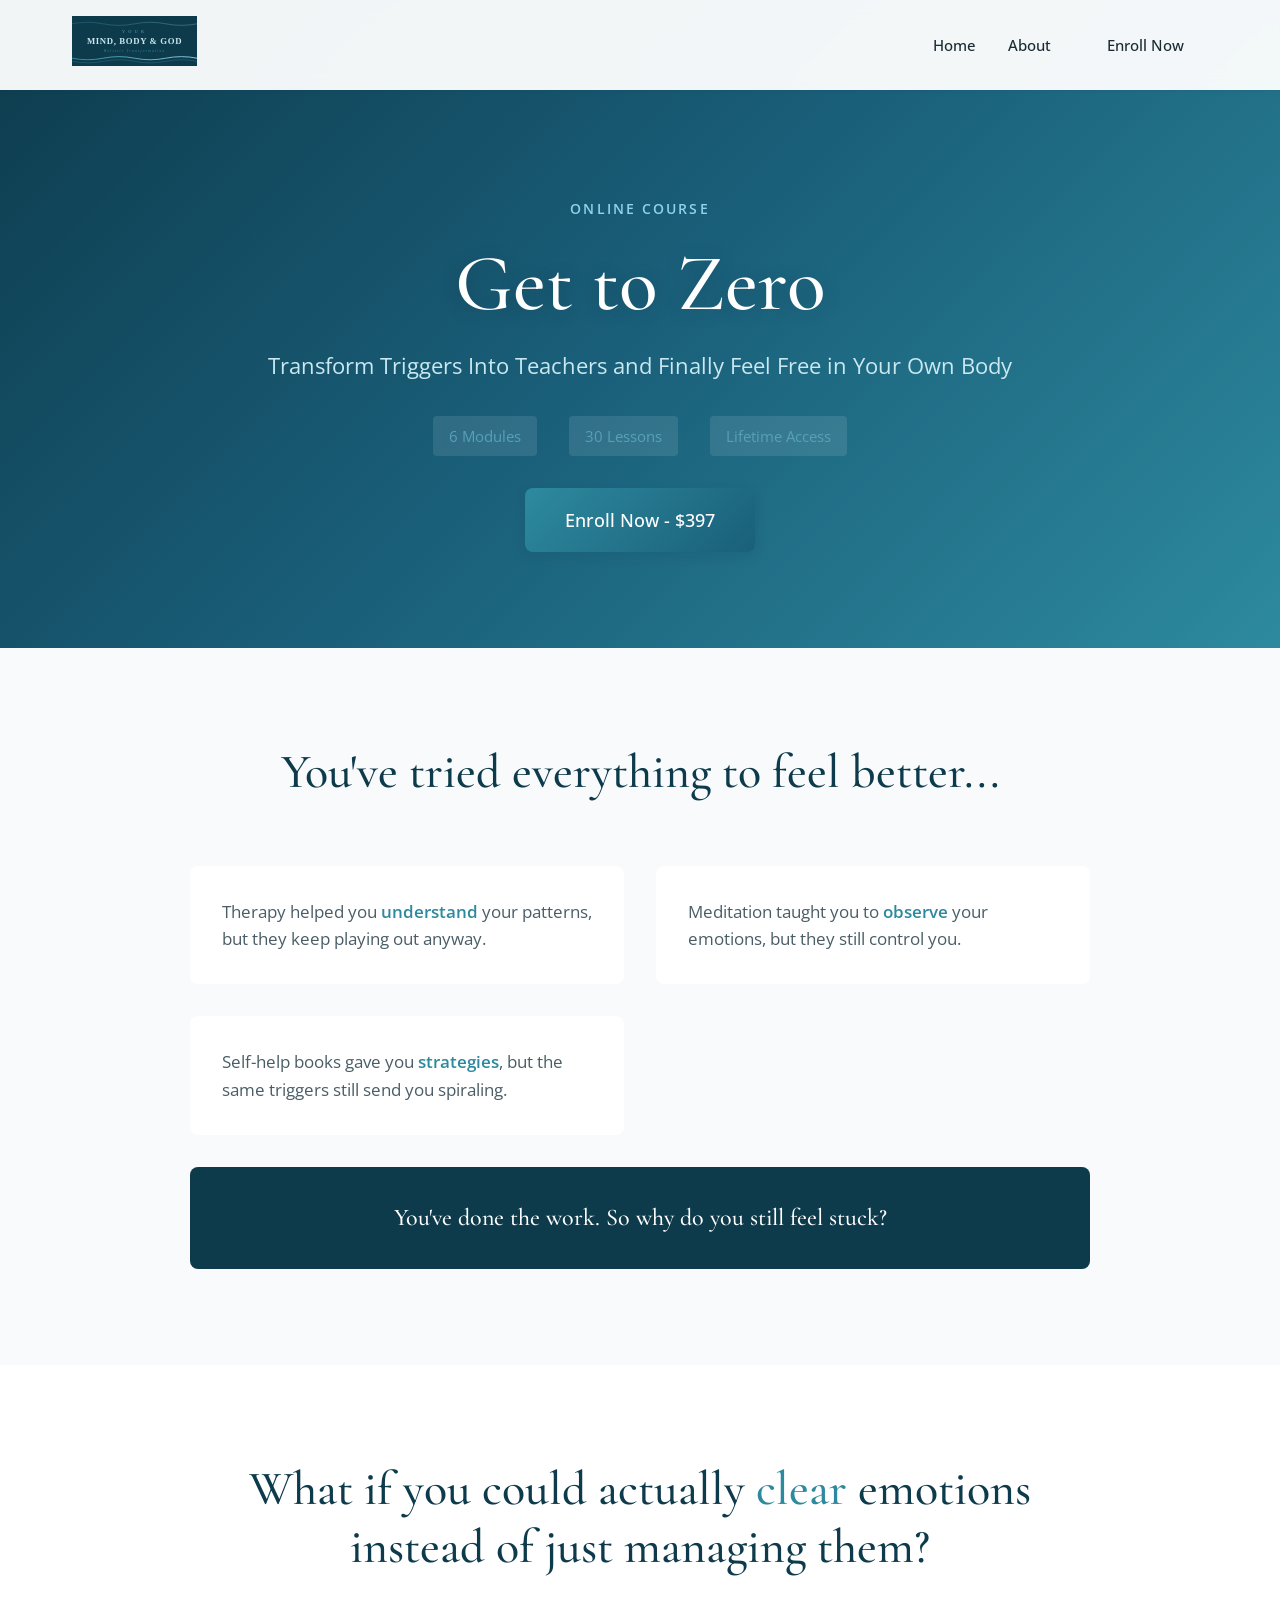
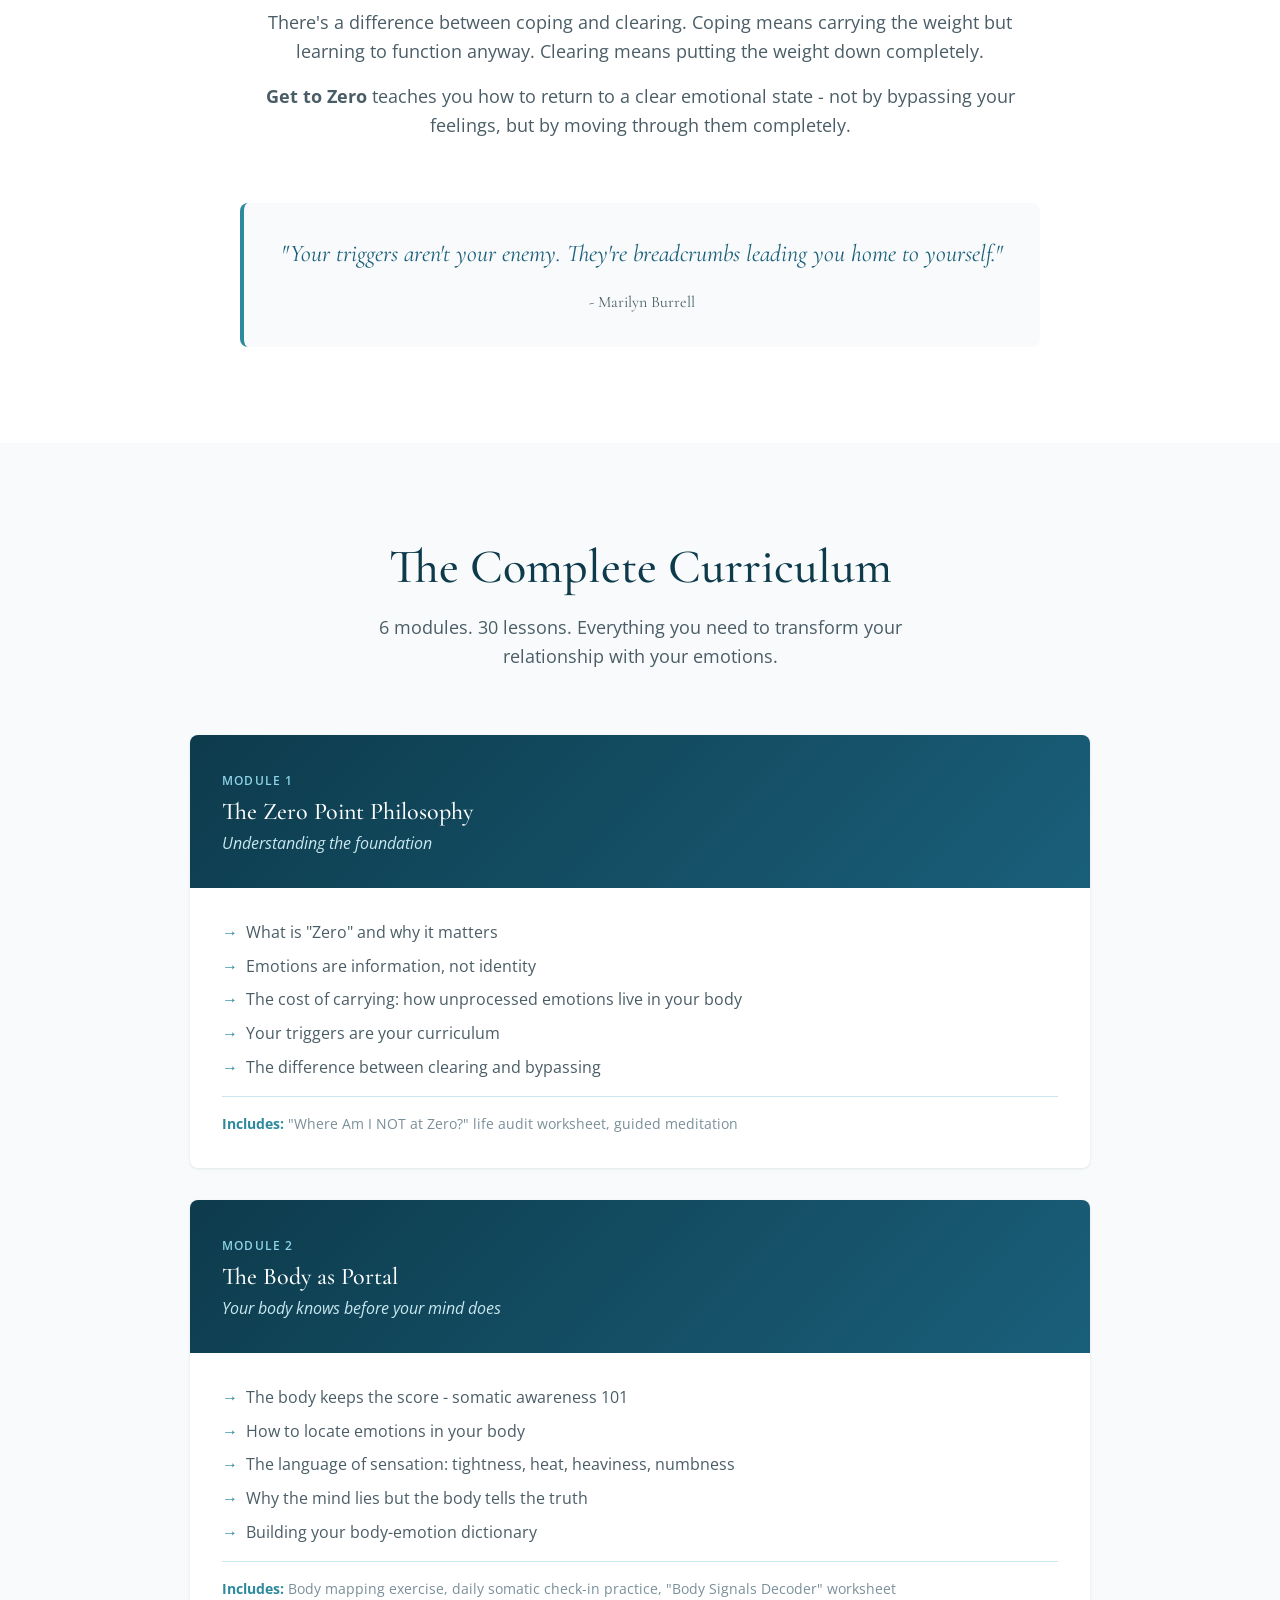
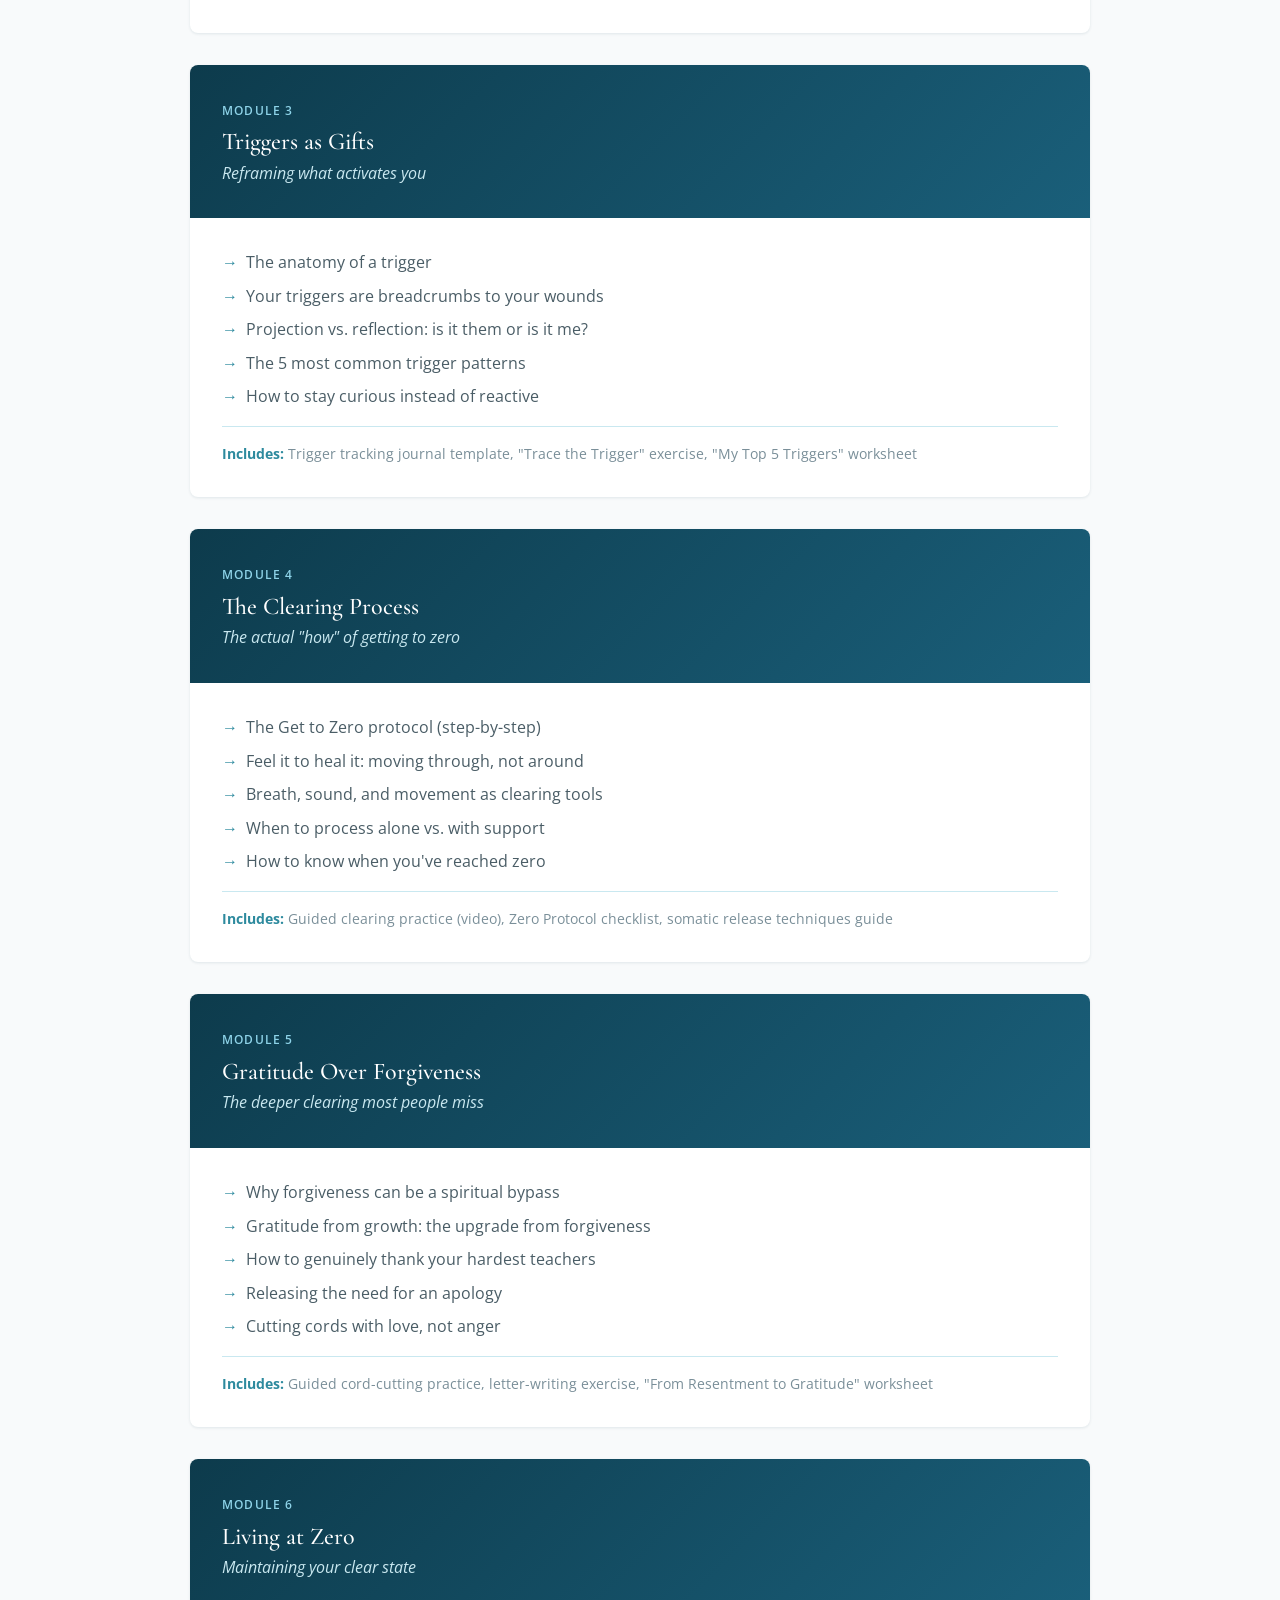
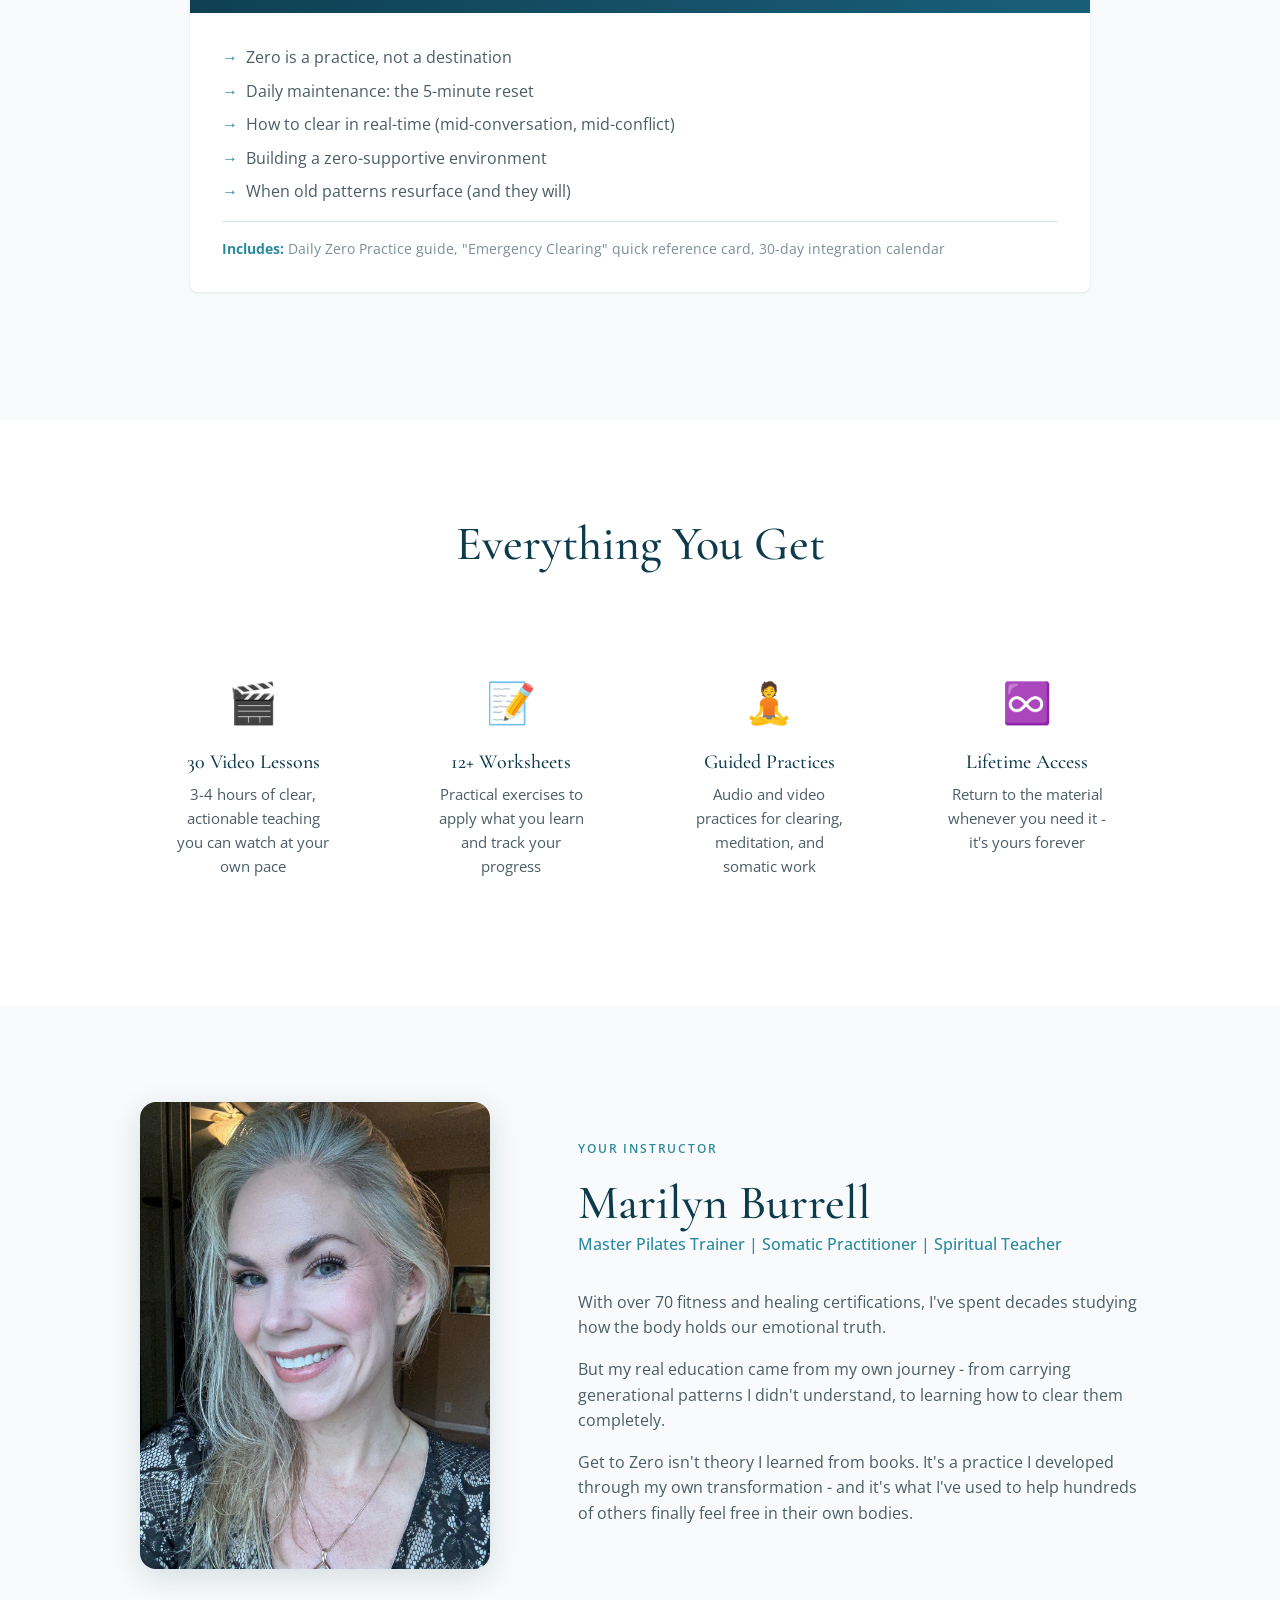
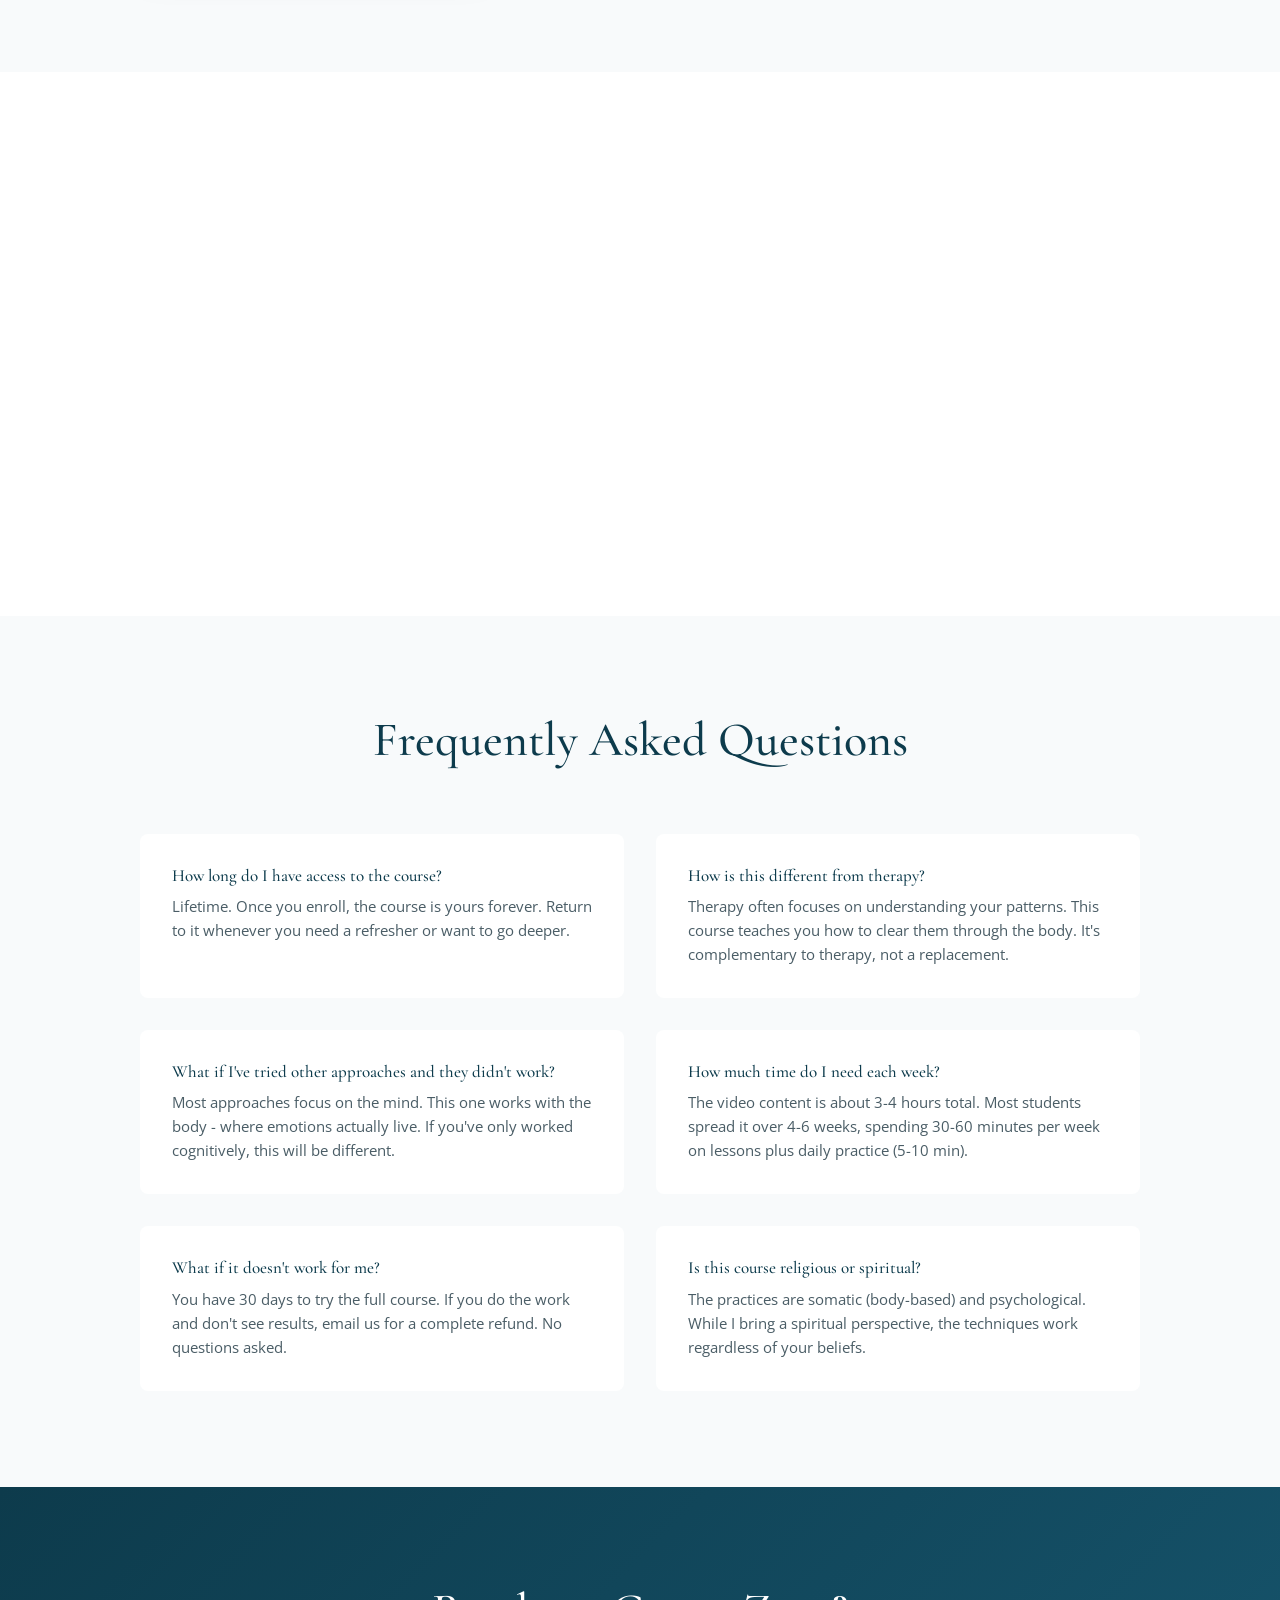
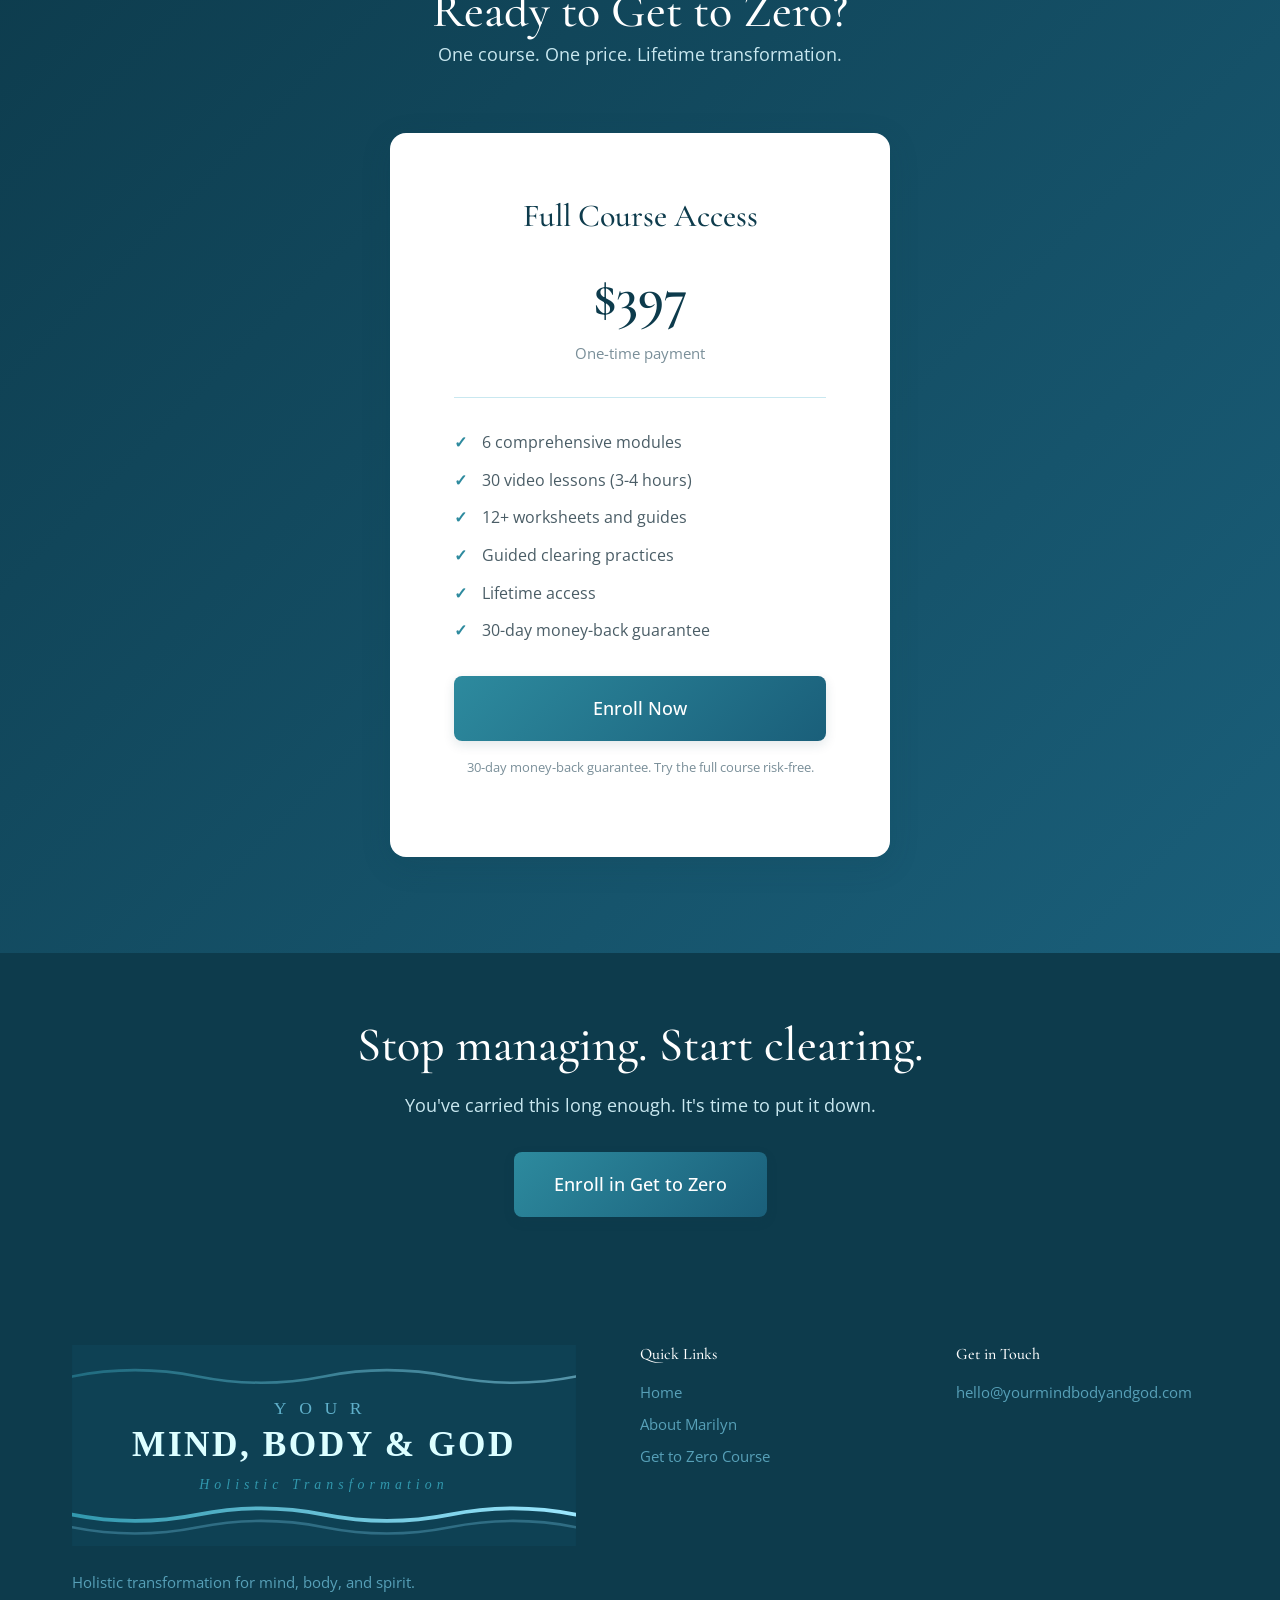
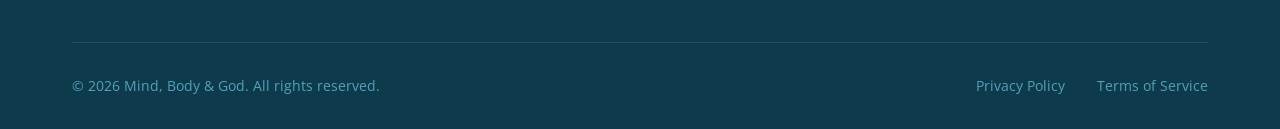
==== course.html @ 5e6ee6af "Add dedicated course sales page - Full curriculum with all 6 modules and 30 lessons - Problem/soluti" ====
<!DOCTYPE html>
<html lang="en">
<head>
    <meta charset="UTF-8">
    <meta name="viewport" content="width=device-width, initial-scale=1.0">
    <title>Get to Zero | Transform Triggers Into Teachers</title>
    <meta name="description" content="A 6-module course to finally feel free in your own body. Learn to clear emotional patterns completely - not just manage them.">
    <link rel="stylesheet" href="styles.css">
    <link rel="stylesheet" href="course.css">
    <link rel="preconnect" href="https://fonts.googleapis.com">
    <link rel="preconnect" href="https://fonts.gstatic.com" crossorigin>
    <link href="https://fonts.googleapis.com/css2?family=Cormorant+Garamond:ital,wght@0,400;0,500;0,600;1,400&family=Open+Sans:wght@400;500;600&display=swap" rel="stylesheet">
</head>
<body>
    <!-- Navigation -->
    <nav class="nav">
        <div class="nav-container">
            <a href="index.html" class="nav-logo">
                <img src="assets/logo.svg" alt="Mind, Body & God" height="60">
            </a>
            <div class="nav-links">
                <a href="index.html">Home</a>
                <a href="index.html#about">About</a>
                <a href="#pricing" class="btn btn-nav">Enroll Now</a>
            </div>
            <button class="nav-toggle" aria-label="Toggle menu">
                <span></span>
                <span></span>
                <span></span>
            </button>
        </div>
    </nav>

    <!-- Course Hero -->
    <section class="course-hero">
        <div class="course-hero-bg"></div>
        <div class="container">
            <div class="course-hero-content">
                <span class="course-hero-label">Online Course</span>
                <h1>Get to Zero</h1>
                <p class="course-hero-tagline">Transform Triggers Into Teachers and Finally Feel Free in Your Own Body</p>
                <div class="course-hero-meta">
                    <span>6 Modules</span>
                    <span>30 Lessons</span>
                    <span>Lifetime Access</span>
                </div>
                <a href="#pricing" class="btn btn-primary btn-large">Enroll Now - $397</a>
            </div>
        </div>
    </section>

    <!-- The Problem -->
    <section class="course-problem">
        <div class="container">
            <div class="problem-content">
                <h2>You've tried everything to feel better...</h2>
                <div class="problem-grid">
                    <div class="problem-item">
                        <p>Therapy helped you <em>understand</em> your patterns, but they keep playing out anyway.</p>
                    </div>
                    <div class="problem-item">
                        <p>Meditation taught you to <em>observe</em> your emotions, but they still control you.</p>
                    </div>
                    <div class="problem-item">
                        <p>Self-help books gave you <em>strategies</em>, but the same triggers still send you spiraling.</p>
                    </div>
                    <div class="problem-item">
                        <p>You've done the work. So why do you still feel stuck?</p>
                    </div>
                </div>
            </div>
        </div>
    </section>

    <!-- The Shift -->
    <section class="course-shift">
        <div class="container">
            <div class="shift-content">
                <h2>What if you could actually <em>clear</em> emotions instead of just managing them?</h2>
                <p>There's a difference between coping and clearing. Coping means carrying the weight but learning to function anyway. Clearing means putting the weight down completely.</p>
                <p><strong>Get to Zero</strong> teaches you how to return to a clear emotional state - not by bypassing your feelings, but by moving through them completely.</p>
                <blockquote>
                    "Your triggers aren't your enemy. They're breadcrumbs leading you home to yourself."
                    <cite>- Marilyn Burrell</cite>
                </blockquote>
            </div>
        </div>
    </section>

    <!-- What You'll Learn -->
    <section class="course-curriculum">
        <div class="container">
            <div class="curriculum-header">
                <h2>The Complete Curriculum</h2>
                <p>6 modules. 30 lessons. Everything you need to transform your relationship with your emotions.</p>
            </div>

            <div class="curriculum-modules">
                <!-- Module 1 -->
                <div class="curriculum-module">
                    <div class="module-header">
                        <span class="module-num">Module 1</span>
                        <h3>The Zero Point Philosophy</h3>
                        <p>Understanding the foundation</p>
                    </div>
                    <div class="module-lessons">
                        <ul>
                            <li>What is "Zero" and why it matters</li>
                            <li>Emotions are information, not identity</li>
                            <li>The cost of carrying: how unprocessed emotions live in your body</li>
                            <li>Your triggers are your curriculum</li>
                            <li>The difference between clearing and bypassing</li>
                        </ul>
                        <div class="module-deliverables">
                            <strong>Includes:</strong> "Where Am I NOT at Zero?" life audit worksheet, guided meditation
                        </div>
                    </div>
                </div>

                <!-- Module 2 -->
                <div class="curriculum-module">
                    <div class="module-header">
                        <span class="module-num">Module 2</span>
                        <h3>The Body as Portal</h3>
                        <p>Your body knows before your mind does</p>
                    </div>
                    <div class="module-lessons">
                        <ul>
                            <li>The body keeps the score - somatic awareness 101</li>
                            <li>How to locate emotions in your body</li>
                            <li>The language of sensation: tightness, heat, heaviness, numbness</li>
                            <li>Why the mind lies but the body tells the truth</li>
                            <li>Building your body-emotion dictionary</li>
                        </ul>
                        <div class="module-deliverables">
                            <strong>Includes:</strong> Body mapping exercise, daily somatic check-in practice, "Body Signals Decoder" worksheet
                        </div>
                    </div>
                </div>

                <!-- Module 3 -->
                <div class="curriculum-module">
                    <div class="module-header">
                        <span class="module-num">Module 3</span>
                        <h3>Triggers as Gifts</h3>
                        <p>Reframing what activates you</p>
                    </div>
                    <div class="module-lessons">
                        <ul>
                            <li>The anatomy of a trigger</li>
                            <li>Your triggers are breadcrumbs to your wounds</li>
                            <li>Projection vs. reflection: is it them or is it me?</li>
                            <li>The 5 most common trigger patterns</li>
                            <li>How to stay curious instead of reactive</li>
                        </ul>
                        <div class="module-deliverables">
                            <strong>Includes:</strong> Trigger tracking journal template, "Trace the Trigger" exercise, "My Top 5 Triggers" worksheet
                        </div>
                    </div>
                </div>

                <!-- Module 4 -->
                <div class="curriculum-module">
                    <div class="module-header">
                        <span class="module-num">Module 4</span>
                        <h3>The Clearing Process</h3>
                        <p>The actual "how" of getting to zero</p>
                    </div>
                    <div class="module-lessons">
                        <ul>
                            <li>The Get to Zero protocol (step-by-step)</li>
                            <li>Feel it to heal it: moving through, not around</li>
                            <li>Breath, sound, and movement as clearing tools</li>
                            <li>When to process alone vs. with support</li>
                            <li>How to know when you've reached zero</li>
                        </ul>
                        <div class="module-deliverables">
                            <strong>Includes:</strong> Guided clearing practice (video), Zero Protocol checklist, somatic release techniques guide
                        </div>
                    </div>
                </div>

                <!-- Module 5 -->
                <div class="curriculum-module">
                    <div class="module-header">
                        <span class="module-num">Module 5</span>
                        <h3>Gratitude Over Forgiveness</h3>
                        <p>The deeper clearing most people miss</p>
                    </div>
                    <div class="module-lessons">
                        <ul>
                            <li>Why forgiveness can be a spiritual bypass</li>
                            <li>Gratitude from growth: the upgrade from forgiveness</li>
                            <li>How to genuinely thank your hardest teachers</li>
                            <li>Releasing the need for an apology</li>
                            <li>Cutting cords with love, not anger</li>
                        </ul>
                        <div class="module-deliverables">
                            <strong>Includes:</strong> Guided cord-cutting practice, letter-writing exercise, "From Resentment to Gratitude" worksheet
                        </div>
                    </div>
                </div>

                <!-- Module 6 -->
                <div class="curriculum-module">
                    <div class="module-header">
                        <span class="module-num">Module 6</span>
                        <h3>Living at Zero</h3>
                        <p>Maintaining your clear state</p>
                    </div>
                    <div class="module-lessons">
                        <ul>
                            <li>Zero is a practice, not a destination</li>
                            <li>Daily maintenance: the 5-minute reset</li>
                            <li>How to clear in real-time (mid-conversation, mid-conflict)</li>
                            <li>Building a zero-supportive environment</li>
                            <li>When old patterns resurface (and they will)</li>
                        </ul>
                        <div class="module-deliverables">
                            <strong>Includes:</strong> Daily Zero Practice guide, "Emergency Clearing" quick reference card, 30-day integration calendar
                        </div>
                    </div>
                </div>
            </div>
        </div>
    </section>

    <!-- What's Included -->
    <section class="course-includes">
        <div class="container">
            <h2>Everything You Get</h2>
            <div class="includes-grid">
                <div class="includes-item">
                    <div class="includes-icon">🎬</div>
                    <h4>30 Video Lessons</h4>
                    <p>3-4 hours of clear, actionable teaching you can watch at your own pace</p>
                </div>
                <div class="includes-item">
                    <div class="includes-icon">📝</div>
                    <h4>12+ Worksheets</h4>
                    <p>Practical exercises to apply what you learn and track your progress</p>
                </div>
                <div class="includes-item">
                    <div class="includes-icon">🧘</div>
                    <h4>Guided Practices</h4>
                    <p>Audio and video practices for clearing, meditation, and somatic work</p>
                </div>
                <div class="includes-item">
                    <div class="includes-icon">♾️</div>
                    <h4>Lifetime Access</h4>
                    <p>Return to the material whenever you need it - it's yours forever</p>
                </div>
            </div>
        </div>
    </section>

    <!-- Instructor -->
    <section class="course-instructor">
        <div class="container">
            <div class="instructor-grid">
                <div class="instructor-image">
                    <img src="assets/marilyn.jpg" alt="Marilyn Burrell">
                </div>
                <div class="instructor-content">
                    <span class="section-label">Your Instructor</span>
                    <h2>Marilyn Burrell</h2>
                    <p class="instructor-credentials">Master Pilates Trainer | Somatic Practitioner | Spiritual Teacher</p>
                    <p>With over 70 fitness and healing certifications, I've spent decades studying how the body holds our emotional truth.</p>
                    <p>But my real education came from my own journey - from carrying generational patterns I didn't understand, to learning how to clear them completely.</p>
                    <p>Get to Zero isn't theory I learned from books. It's a practice I developed through my own transformation - and it's what I've used to help hundreds of others finally feel free in their own bodies.</p>
                </div>
            </div>
        </div>
    </section>

    <!-- Testimonials -->
    <section class="course-testimonials">
        <div class="container">
            <h2>What Students Say</h2>
            <div class="testimonials-grid">
                <div class="testimonial">
                    <p class="testimonial-text">"After years of therapy, this was the missing piece. Learning to work with my body changed everything. I finally understand why I kept repeating the same patterns."</p>
                    <p class="testimonial-author">- Sarah M.</p>
                </div>
                <div class="testimonial">
                    <p class="testimonial-text">"I finally understand why my triggers kept returning. Now I have real tools to actually clear them - not just cope with them."</p>
                    <p class="testimonial-author">- Jennifer K.</p>
                </div>
                <div class="testimonial">
                    <p class="testimonial-text">"The gratitude over forgiveness module alone was worth the entire course. It completely shifted how I relate to my past and the people who hurt me."</p>
                    <p class="testimonial-author">- Michelle R.</p>
                </div>
            </div>
        </div>
    </section>

    <!-- FAQ -->
    <section class="course-faq">
        <div class="container">
            <h2>Frequently Asked Questions</h2>
            <div class="faq-grid">
                <div class="faq-item">
                    <h4>How long do I have access to the course?</h4>
                    <p>Lifetime. Once you enroll, the course is yours forever. Return to it whenever you need a refresher or want to go deeper.</p>
                </div>
                <div class="faq-item">
                    <h4>How is this different from therapy?</h4>
                    <p>Therapy often focuses on understanding your patterns. This course teaches you how to clear them through the body. It's complementary to therapy, not a replacement.</p>
                </div>
                <div class="faq-item">
                    <h4>What if I've tried other approaches and they didn't work?</h4>
                    <p>Most approaches focus on the mind. This one works with the body - where emotions actually live. If you've only worked cognitively, this will be different.</p>
                </div>
                <div class="faq-item">
                    <h4>How much time do I need each week?</h4>
                    <p>The video content is about 3-4 hours total. Most students spread it over 4-6 weeks, spending 30-60 minutes per week on lessons plus daily practice (5-10 min).</p>
                </div>
                <div class="faq-item">
                    <h4>What if it doesn't work for me?</h4>
                    <p>You have 30 days to try the full course. If you do the work and don't see results, email us for a complete refund. No questions asked.</p>
                </div>
                <div class="faq-item">
                    <h4>Is this course religious or spiritual?</h4>
                    <p>The practices are somatic (body-based) and psychological. While I bring a spiritual perspective, the techniques work regardless of your beliefs.</p>
                </div>
            </div>
        </div>
    </section>

    <!-- Pricing -->
    <section id="pricing" class="course-pricing">
        <div class="container">
            <div class="pricing-header">
                <h2>Ready to Get to Zero?</h2>
                <p>One course. One price. Lifetime transformation.</p>
            </div>

            <div class="pricing-card">
                <div class="pricing-card-header">
                    <h3>Full Course Access</h3>
                    <div class="price">
                        <span class="price-amount">$397</span>
                        <span class="price-note">One-time payment</span>
                    </div>
                </div>
                <ul class="pricing-features">
                    <li>6 comprehensive modules</li>
                    <li>30 video lessons (3-4 hours)</li>
                    <li>12+ worksheets and guides</li>
                    <li>Guided clearing practices</li>
                    <li>Lifetime access</li>
                    <li>30-day money-back guarantee</li>
                </ul>
                <!-- Replace href with your Stripe checkout link -->
                <a href="#" class="btn btn-primary btn-large" id="buy-button">Enroll Now</a>
                <p class="pricing-guarantee">30-day money-back guarantee. Try the full course risk-free.</p>
            </div>
        </div>
    </section>

    <!-- Final CTA -->
    <section class="course-final-cta">
        <div class="container">
            <h2>Stop managing. Start clearing.</h2>
            <p>You've carried this long enough. It's time to put it down.</p>
            <a href="#pricing" class="btn btn-primary btn-large">Enroll in Get to Zero</a>
        </div>
    </section>

    <!-- Footer -->
    <footer class="footer">
        <div class="container">
            <div class="footer-grid">
                <div class="footer-brand">
                    <img src="assets/logo.svg" alt="Mind, Body & God" height="50">
                    <p>Holistic transformation for mind, body, and spirit.</p>
                </div>
                <div class="footer-links">
                    <h4>Quick Links</h4>
                    <a href="index.html">Home</a>
                    <a href="index.html#about">About Marilyn</a>
                    <a href="course.html">Get to Zero Course</a>
                </div>
                <div class="footer-contact">
                    <h4>Get in Touch</h4>
                    <a href="mailto:hello@yourmindbodyandgod.com">hello@yourmindbodyandgod.com</a>
                </div>
            </div>
            <div class="footer-bottom">
                <p>&copy; 2026 Mind, Body & God. All rights reserved.</p>
                <div class="footer-legal">
                    <a href="#">Privacy Policy</a>
                    <a href="#">Terms of Service</a>
                </div>
            </div>
        </div>
    </footer>

    <script src="script.js"></script>
</body>
</html>
---- styles.css ----
/* Mind, Body & God - Styles
   Brand Colors (Ocean Blues):
   - Deep Ocean: #0d3b4c
   - Ocean Blue: #1a5f7a
   - Teal: #2d8a9e
   - Sky Water: #57a0b8
   - Seafoam: #8ed3e8
   - Mist: #c9e8f0
*/

:root {
    --deep-ocean: #0d3b4c;
    --ocean-blue: #1a5f7a;
    --teal: #2d8a9e;
    --sky-water: #57a0b8;
    --seafoam: #8ed3e8;
    --mist: #c9e8f0;
    --white: #ffffff;
    --off-white: #f8fafb;
    --text-dark: #1a2b32;
    --text-medium: #4a5d66;
    --text-light: #7a8f99;

    --font-heading: 'Cormorant Garamond', Georgia, serif;
    --font-body: 'Open Sans', -apple-system, sans-serif;

    --spacing-xs: 0.5rem;
    --spacing-sm: 1rem;
    --spacing-md: 2rem;
    --spacing-lg: 4rem;
    --spacing-xl: 6rem;

    --radius-sm: 4px;
    --radius-md: 8px;
    --radius-lg: 16px;

    --shadow-sm: 0 1px 3px rgba(13, 59, 76, 0.1);
    --shadow-md: 0 4px 12px rgba(13, 59, 76, 0.12);
    --shadow-lg: 0 8px 30px rgba(13, 59, 76, 0.15);

    --transition: 0.3s ease;
}

/* Reset & Base */
*, *::before, *::after {
    box-sizing: border-box;
    margin: 0;
    padding: 0;
}

html {
    scroll-behavior: smooth;
}

body {
    font-family: var(--font-body);
    font-size: 16px;
    line-height: 1.6;
    color: var(--text-dark);
    background: var(--white);
}

.container {
    max-width: 1200px;
    margin: 0 auto;
    padding: 0 var(--spacing-md);
}

h1, h2, h3, h4 {
    font-family: var(--font-heading);
    font-weight: 500;
    line-height: 1.2;
    color: var(--deep-ocean);
}

h1 { font-size: clamp(2.5rem, 5vw, 4rem); }
h2 { font-size: clamp(2rem, 4vw, 3rem); }
h3 { font-size: clamp(1.5rem, 3vw, 2rem); }
h4 { font-size: 1.25rem; }

p {
    margin-bottom: var(--spacing-sm);
    color: var(--text-medium);
}

a {
    color: var(--teal);
    text-decoration: none;
    transition: color var(--transition);
}

a:hover {
    color: var(--ocean-blue);
}

img {
    max-width: 100%;
    height: auto;
}

/* Buttons */
.btn {
    display: inline-block;
    padding: 0.875rem 2rem;
    font-family: var(--font-body);
    font-size: 1rem;
    font-weight: 500;
    text-align: center;
    border-radius: var(--radius-md);
    cursor: pointer;
    transition: all var(--transition);
    border: none;
}

.btn-primary {
    background: linear-gradient(135deg, var(--teal), var(--ocean-blue));
    color: var(--white);
    box-shadow: var(--shadow-md);
}

.btn-primary:hover {
    background: linear-gradient(135deg, var(--ocean-blue), var(--deep-ocean));
    transform: translateY(-2px);
    box-shadow: var(--shadow-lg);
    color: var(--white);
}

.btn-secondary {
    background: transparent;
    color: var(--teal);
    border: 2px solid var(--teal);
}

.btn-secondary:hover {
    background: var(--teal);
    color: var(--white);
}

.btn-large {
    padding: 1.125rem 2.5rem;
    font-size: 1.125rem;
}

.btn-nav {
    padding: 0.625rem 1.5rem;
    font-size: 0.875rem;
}

/* Navigation */
.nav {
    position: fixed;
    top: 0;
    left: 0;
    right: 0;
    background: rgba(255, 255, 255, 0.95);
    backdrop-filter: blur(10px);
    z-index: 1000;
    box-shadow: var(--shadow-sm);
}

.nav-container {
    max-width: 1200px;
    margin: 0 auto;
    padding: 1rem 2rem;
    display: flex;
    align-items: center;
    justify-content: space-between;
}

.nav-logo img {
    height: 50px;
    width: auto;
}

.nav-links {
    display: flex;
    align-items: center;
    gap: 2rem;
}

.nav-links a {
    color: var(--text-dark);
    font-size: 0.9375rem;
    font-weight: 500;
}

.nav-links a:hover {
    color: var(--teal);
}

.nav-toggle {
    display: none;
    flex-direction: column;
    gap: 5px;
    background: none;
    border: none;
    cursor: pointer;
    padding: 5px;
}

.nav-toggle span {
    display: block;
    width: 25px;
    height: 2px;
    background: var(--deep-ocean);
    transition: var(--transition);
}

/* Hero Section */
.hero {
    position: relative;
    min-height: 100vh;
    display: flex;
    align-items: center;
    padding: calc(var(--spacing-xl) + 80px) 0 var(--spacing-xl);
    overflow: hidden;
}

.hero-bg {
    position: absolute;
    inset: 0;
    background: linear-gradient(135deg, var(--deep-ocean) 0%, var(--ocean-blue) 50%, var(--teal) 100%);
    z-index: -1;
}

.hero-content {
    text-align: center;
    max-width: 800px;
    margin: 0 auto;
}

.hero-title {
    color: var(--white);
    margin-bottom: var(--spacing-md);
    text-shadow: 0 2px 20px rgba(0, 0, 0, 0.2);
}

.hero-subtitle {
    font-size: 1.25rem;
    color: var(--mist);
    margin-bottom: var(--spacing-lg);
    max-width: 600px;
    margin-left: auto;
    margin-right: auto;
}

.hero-cta {
    display: flex;
    gap: var(--spacing-sm);
    justify-content: center;
    flex-wrap: wrap;
}

.hero-cta .btn-secondary {
    border-color: var(--mist);
    color: var(--mist);
}

.hero-cta .btn-secondary:hover {
    background: var(--mist);
    color: var(--deep-ocean);
}

.hero-wave {
    position: absolute;
    bottom: 0;
    left: 0;
    right: 0;
    line-height: 0;
}

.hero-wave svg {
    width: 100%;
    height: 80px;
}

/* Problem/Solution Section */
.problem-solution {
    padding: var(--spacing-xl) 0;
    background: var(--white);
}

.section-grid {
    display: grid;
    grid-template-columns: 1fr 1fr;
    gap: var(--spacing-lg);
    align-items: start;
}

.problem h2, .solution h2 {
    margin-bottom: var(--spacing-md);
    font-size: clamp(1.75rem, 3vw, 2.25rem);
}

.pain-points {
    list-style: none;
}

.pain-points li {
    position: relative;
    padding-left: 1.75rem;
    margin-bottom: var(--spacing-sm);
    color: var(--text-medium);
}

.pain-points li::before {
    content: '';
    position: absolute;
    left: 0;
    top: 0.5rem;
    width: 8px;
    height: 8px;
    background: var(--sky-water);
    border-radius: 50%;
    opacity: 0.6;
}

.solution p {
    font-size: 1.125rem;
}

.solution-highlight {
    font-family: var(--font-heading);
    font-size: 1.375rem !important;
    font-style: italic;
    color: var(--ocean-blue) !important;
    margin-top: var(--spacing-md);
    padding-left: var(--spacing-md);
    border-left: 3px solid var(--seafoam);
}

/* Lead Magnet Section */
.lead-magnet {
    padding: var(--spacing-xl) 0;
    background: linear-gradient(180deg, var(--off-white) 0%, var(--white) 100%);
}

.lead-magnet-box {
    background: var(--white);
    border-radius: var(--radius-lg);
    box-shadow: var(--shadow-lg);
    display: grid;
    grid-template-columns: 1fr 1fr;
    overflow: hidden;
}

.lead-magnet-content {
    padding: var(--spacing-lg);
    background: linear-gradient(135deg, var(--deep-ocean), var(--ocean-blue));
    color: var(--white);
}

.lead-magnet-label {
    display: inline-block;
    font-size: 0.75rem;
    font-weight: 600;
    text-transform: uppercase;
    letter-spacing: 0.1em;
    color: var(--seafoam);
    margin-bottom: var(--spacing-sm);
}

.lead-magnet-content h2 {
    color: var(--white);
    margin-bottom: var(--spacing-sm);
}

.lead-magnet-content p {
    color: var(--mist);
    font-size: 1.125rem;
    margin-bottom: var(--spacing-md);
}

.lead-magnet-benefits {
    list-style: none;
}

.lead-magnet-benefits li {
    position: relative;
    padding-left: 1.5rem;
    margin-bottom: 0.75rem;
    color: var(--mist);
    font-size: 0.9375rem;
}

.lead-magnet-benefits li::before {
    content: '✓';
    position: absolute;
    left: 0;
    color: var(--seafoam);
}

.lead-magnet-form {
    padding: var(--spacing-lg);
    display: flex;
    flex-direction: column;
    justify-content: center;
}

.email-form {
    display: flex;
    flex-direction: column;
    gap: var(--spacing-sm);
}

.email-form input {
    padding: 1rem 1.25rem;
    font-size: 1rem;
    border: 2px solid var(--mist);
    border-radius: var(--radius-md);
    transition: border-color var(--transition);
}

.email-form input:focus {
    outline: none;
    border-color: var(--teal);
}

.form-note {
    font-size: 0.8125rem;
    color: var(--text-light);
    margin-top: var(--spacing-sm);
}

/* Course Section */
.course {
    padding: var(--spacing-xl) 0;
    background: var(--white);
}

.course-header {
    text-align: center;
    margin-bottom: var(--spacing-lg);
}

.course-label, .section-label {
    display: inline-block;
    font-size: 0.75rem;
    font-weight: 600;
    text-transform: uppercase;
    letter-spacing: 0.15em;
    color: var(--teal);
    margin-bottom: var(--spacing-sm);
}

.course-tagline {
    font-size: 1.25rem;
    color: var(--text-medium);
    max-width: 600px;
    margin: var(--spacing-sm) auto 0;
}

.course-grid {
    display: grid;
    grid-template-columns: 1.5fr 1fr;
    gap: var(--spacing-lg);
    align-items: start;
}

.course-modules h3 {
    margin-bottom: var(--spacing-md);
    color: var(--deep-ocean);
}

.module {
    display: flex;
    gap: var(--spacing-md);
    padding: var(--spacing-md) 0;
    border-bottom: 1px solid var(--mist);
}

.module:last-child {
    border-bottom: none;
}

.module-number {
    font-family: var(--font-heading);
    font-size: 2rem;
    font-weight: 600;
    color: var(--seafoam);
    line-height: 1;
    min-width: 50px;
}

.module-content h4 {
    color: var(--deep-ocean);
    margin-bottom: 0.5rem;
}

.module-content p {
    font-size: 0.9375rem;
    margin-bottom: 0;
}

/* Purchase Card */
.purchase-card {
    background: var(--white);
    border-radius: var(--radius-lg);
    box-shadow: var(--shadow-lg);
    padding: var(--spacing-md);
    position: sticky;
    top: 100px;
    border: 2px solid var(--mist);
}

.purchase-header {
    text-align: center;
    padding-bottom: var(--spacing-md);
    border-bottom: 1px solid var(--mist);
    margin-bottom: var(--spacing-md);
}

.purchase-header h3 {
    margin-bottom: var(--spacing-sm);
}

.price {
    display: flex;
    flex-direction: column;
    align-items: center;
}

.price-amount {
    font-family: var(--font-heading);
    font-size: 3rem;
    font-weight: 600;
    color: var(--deep-ocean);
}

.price-note {
    font-size: 0.875rem;
    color: var(--text-light);
}

.purchase-includes {
    list-style: none;
    margin-bottom: var(--spacing-md);
}

.purchase-includes li {
    position: relative;
    padding-left: 1.75rem;
    margin-bottom: 0.75rem;
    color: var(--text-medium);
}

.purchase-includes li::before {
    content: '✓';
    position: absolute;
    left: 0;
    color: var(--teal);
    font-weight: 600;
}

.purchase-card .btn {
    width: 100%;
    margin-bottom: var(--spacing-sm);
}

.purchase-guarantee {
    font-size: 0.8125rem;
    color: var(--text-light);
    text-align: center;
}

/* About Section */
.about {
    padding: var(--spacing-xl) 0;
    background: var(--off-white);
}

.about-grid {
    display: grid;
    grid-template-columns: 1fr 1.5fr;
    gap: var(--spacing-lg);
    align-items: center;
}

.about-photo {
    width: 100%;
    max-width: 400px;
    border-radius: var(--radius-lg);
    box-shadow: var(--shadow-lg);
    object-fit: cover;
}

.about-photo-placeholder {
    aspect-ratio: 3/4;
    background: linear-gradient(135deg, var(--mist), var(--seafoam));
    border-radius: var(--radius-lg);
    display: flex;
    align-items: center;
    justify-content: center;
    color: var(--ocean-blue);
    font-family: var(--font-heading);
    font-size: 1.5rem;
}

.about-content h2 {
    margin-bottom: 0.5rem;
}

.about-credentials {
    font-size: 1rem;
    color: var(--teal);
    font-weight: 500;
    margin-bottom: var(--spacing-md);
}

.about-quote {
    font-family: var(--font-heading);
    font-size: 1.375rem;
    font-style: italic;
    color: var(--ocean-blue);
    margin-top: var(--spacing-md);
    padding: var(--spacing-md);
    background: var(--white);
    border-radius: var(--radius-md);
    border-left: 4px solid var(--teal);
}

/* Testimonials */
.testimonials {
    padding: var(--spacing-xl) 0;
    background: var(--white);
}

.testimonials h2 {
    text-align: center;
    margin-bottom: var(--spacing-lg);
}

.testimonials-grid {
    display: grid;
    grid-template-columns: repeat(3, 1fr);
    gap: var(--spacing-md);
}

.testimonial {
    background: var(--off-white);
    padding: var(--spacing-md);
    border-radius: var(--radius-md);
}

.testimonial-text {
    font-style: italic;
    color: var(--text-medium);
    margin-bottom: var(--spacing-sm);
}

.testimonial-author {
    font-weight: 600;
    color: var(--deep-ocean);
    font-size: 0.875rem;
    margin-bottom: 0;
}

/* Final CTA */
.final-cta {
    padding: var(--spacing-xl) 0;
    background: linear-gradient(135deg, var(--deep-ocean), var(--ocean-blue));
    text-align: center;
}

.final-cta h2 {
    color: var(--white);
    margin-bottom: var(--spacing-sm);
}

.final-cta p {
    color: var(--mist);
    font-size: 1.125rem;
    max-width: 600px;
    margin: 0 auto var(--spacing-md);
}

.final-cta-buttons {
    display: flex;
    gap: var(--spacing-sm);
    justify-content: center;
    flex-wrap: wrap;
}

.final-cta .btn-secondary {
    border-color: var(--mist);
    color: var(--mist);
}

.final-cta .btn-secondary:hover {
    background: var(--mist);
    color: var(--deep-ocean);
}

/* Footer */
.footer {
    padding: var(--spacing-lg) 0 var(--spacing-md);
    background: var(--deep-ocean);
    color: var(--mist);
}

.footer-grid {
    display: grid;
    grid-template-columns: 2fr 1fr 1fr;
    gap: var(--spacing-lg);
    padding-bottom: var(--spacing-md);
    border-bottom: 1px solid rgba(255, 255, 255, 0.1);
    margin-bottom: var(--spacing-md);
}

.footer-brand img {
    margin-bottom: var(--spacing-sm);
    filter: brightness(1.1);
}

.footer-brand p {
    color: var(--sky-water);
    font-size: 0.9375rem;
}

.footer-links h4, .footer-contact h4 {
    color: var(--white);
    font-size: 1rem;
    margin-bottom: var(--spacing-sm);
}

.footer-links a, .footer-contact a {
    display: block;
    color: var(--sky-water);
    margin-bottom: 0.5rem;
    font-size: 0.9375rem;
}

.footer-links a:hover, .footer-contact a:hover {
    color: var(--white);
}

.footer-bottom {
    display: flex;
    justify-content: space-between;
    align-items: center;
}

.footer-bottom p {
    color: var(--sky-water);
    font-size: 0.875rem;
    margin-bottom: 0;
}

.footer-legal {
    display: flex;
    gap: var(--spacing-md);
}

.footer-legal a {
    color: var(--sky-water);
    font-size: 0.875rem;
}

/* Responsive */
@media (max-width: 1024px) {
    .section-grid,
    .lead-magnet-box,
    .course-grid,
    .about-grid {
        grid-template-columns: 1fr;
    }

    .about-grid {
        gap: var(--spacing-md);
    }

    .about-photo-placeholder {
        max-width: 400px;
        margin: 0 auto;
    }

    .purchase-card {
        position: static;
        max-width: 500px;
        margin: 0 auto;
    }
}

@media (max-width: 768px) {
    .nav-links {
        display: none;
        position: absolute;
        top: 100%;
        left: 0;
        right: 0;
        background: var(--white);
        flex-direction: column;
        padding: var(--spacing-md);
        box-shadow: var(--shadow-md);
        gap: var(--spacing-sm);
    }

    .nav-links.active {
        display: flex;
    }

    .nav-toggle {
        display: flex;
    }

    .testimonials-grid {
        grid-template-columns: 1fr;
    }

    .footer-grid {
        grid-template-columns: 1fr;
        gap: var(--spacing-md);
    }

    .footer-bottom {
        flex-direction: column;
        gap: var(--spacing-sm);
        text-align: center;
    }

    .hero-cta {
        flex-direction: column;
        align-items: center;
    }

    .hero-cta .btn {
        width: 100%;
        max-width: 300px;
    }

    .lead-magnet-box {
        border-radius: var(--radius-md);
    }
}

@media (max-width: 480px) {
    :root {
        --spacing-lg: 3rem;
        --spacing-xl: 4rem;
    }

    .container {
        padding: 0 var(--spacing-sm);
    }

    .lead-magnet-content,
    .lead-magnet-form {
        padding: var(--spacing-md);
    }
}
---- course.css ----
/* Course Page Specific Styles */

/* Course Hero */
.course-hero {
    position: relative;
    padding: calc(var(--spacing-xl) + 100px) 0 var(--spacing-xl);
    text-align: center;
    overflow: hidden;
}

.course-hero-bg {
    position: absolute;
    inset: 0;
    background: linear-gradient(135deg, var(--deep-ocean) 0%, var(--ocean-blue) 50%, var(--teal) 100%);
    z-index: -1;
}

.course-hero-content {
    max-width: 800px;
    margin: 0 auto;
}

.course-hero-label {
    display: inline-block;
    font-size: 0.875rem;
    font-weight: 600;
    text-transform: uppercase;
    letter-spacing: 0.15em;
    color: var(--seafoam);
    margin-bottom: var(--spacing-sm);
}

.course-hero h1 {
    font-size: clamp(3rem, 8vw, 5rem);
    color: var(--white);
    margin-bottom: var(--spacing-sm);
    text-shadow: 0 2px 20px rgba(0, 0, 0, 0.2);
}

.course-hero-tagline {
    font-size: 1.375rem;
    color: var(--mist);
    margin-bottom: var(--spacing-md);
}

.course-hero-meta {
    display: flex;
    justify-content: center;
    gap: var(--spacing-md);
    margin-bottom: var(--spacing-md);
    flex-wrap: wrap;
}

.course-hero-meta span {
    font-size: 0.9375rem;
    color: var(--sky-water);
    padding: 0.5rem 1rem;
    background: rgba(255, 255, 255, 0.1);
    border-radius: var(--radius-sm);
}

/* Course Problem Section */
.course-problem {
    padding: var(--spacing-xl) 0;
    background: var(--off-white);
}

.problem-content {
    max-width: 900px;
    margin: 0 auto;
    text-align: center;
}

.problem-content h2 {
    margin-bottom: var(--spacing-lg);
}

.problem-grid {
    display: grid;
    grid-template-columns: repeat(2, 1fr);
    gap: var(--spacing-md);
}

.problem-item {
    background: var(--white);
    padding: var(--spacing-md);
    border-radius: var(--radius-md);
    text-align: left;
}

.problem-item p {
    margin-bottom: 0;
    font-size: 1.0625rem;
}

.problem-item em {
    color: var(--teal);
    font-style: normal;
    font-weight: 600;
}

.problem-item:last-child {
    grid-column: 1 / -1;
    text-align: center;
    background: var(--deep-ocean);
}

.problem-item:last-child p {
    color: var(--white);
    font-family: var(--font-heading);
    font-size: 1.5rem;
    font-weight: 500;
}

/* Course Shift Section */
.course-shift {
    padding: var(--spacing-xl) 0;
    background: var(--white);
}

.shift-content {
    max-width: 800px;
    margin: 0 auto;
    text-align: center;
}

.shift-content h2 {
    margin-bottom: var(--spacing-md);
}

.shift-content h2 em {
    color: var(--teal);
    font-style: normal;
}

.shift-content p {
    font-size: 1.125rem;
    margin-bottom: var(--spacing-sm);
}

.shift-content blockquote {
    font-family: var(--font-heading);
    font-size: 1.5rem;
    font-style: italic;
    color: var(--ocean-blue);
    margin: var(--spacing-lg) 0 0;
    padding: var(--spacing-md);
    background: var(--off-white);
    border-radius: var(--radius-md);
    border-left: 4px solid var(--teal);
}

.shift-content blockquote cite {
    display: block;
    font-size: 1rem;
    font-style: normal;
    color: var(--text-medium);
    margin-top: var(--spacing-sm);
}

/* Course Curriculum */
.course-curriculum {
    padding: var(--spacing-xl) 0;
    background: var(--off-white);
}

.curriculum-header {
    text-align: center;
    margin-bottom: var(--spacing-lg);
}

.curriculum-header p {
    font-size: 1.125rem;
    max-width: 600px;
    margin: var(--spacing-sm) auto 0;
}

.curriculum-modules {
    max-width: 900px;
    margin: 0 auto;
}

.curriculum-module {
    background: var(--white);
    border-radius: var(--radius-md);
    margin-bottom: var(--spacing-md);
    overflow: hidden;
    box-shadow: var(--shadow-sm);
}

.module-header {
    background: linear-gradient(135deg, var(--deep-ocean), var(--ocean-blue));
    padding: var(--spacing-md);
    color: var(--white);
}

.module-num {
    display: inline-block;
    font-size: 0.75rem;
    font-weight: 600;
    text-transform: uppercase;
    letter-spacing: 0.1em;
    color: var(--seafoam);
    margin-bottom: 0.5rem;
}

.module-header h3 {
    color: var(--white);
    margin-bottom: 0.25rem;
    font-size: 1.5rem;
}

.module-header p {
    color: var(--mist);
    margin-bottom: 0;
    font-style: italic;
}

.module-lessons {
    padding: var(--spacing-md);
}

.module-lessons ul {
    list-style: none;
    margin-bottom: var(--spacing-sm);
}

.module-lessons li {
    position: relative;
    padding-left: 1.5rem;
    margin-bottom: 0.5rem;
    color: var(--text-medium);
}

.module-lessons li::before {
    content: '→';
    position: absolute;
    left: 0;
    color: var(--teal);
}

.module-deliverables {
    font-size: 0.875rem;
    color: var(--text-light);
    padding-top: var(--spacing-sm);
    border-top: 1px solid var(--mist);
}

.module-deliverables strong {
    color: var(--teal);
}

/* What's Included */
.course-includes {
    padding: var(--spacing-xl) 0;
    background: var(--white);
}

.course-includes h2 {
    text-align: center;
    margin-bottom: var(--spacing-lg);
}

.includes-grid {
    display: grid;
    grid-template-columns: repeat(4, 1fr);
    gap: var(--spacing-md);
    max-width: 1000px;
    margin: 0 auto;
}

.includes-item {
    text-align: center;
    padding: var(--spacing-md);
}

.includes-icon {
    font-size: 2.5rem;
    margin-bottom: var(--spacing-sm);
}

.includes-item h4 {
    margin-bottom: 0.5rem;
    color: var(--deep-ocean);
}

.includes-item p {
    font-size: 0.9375rem;
    margin-bottom: 0;
}

/* Course Instructor */
.course-instructor {
    padding: var(--spacing-xl) 0;
    background: var(--off-white);
}

.instructor-grid {
    display: grid;
    grid-template-columns: 1fr 1.5fr;
    gap: var(--spacing-lg);
    align-items: center;
    max-width: 1000px;
    margin: 0 auto;
}

.instructor-image img {
    width: 100%;
    max-width: 350px;
    border-radius: var(--radius-lg);
    box-shadow: var(--shadow-lg);
}

.instructor-credentials {
    font-size: 1rem;
    color: var(--teal);
    font-weight: 500;
    margin-bottom: var(--spacing-md);
}

/* Course Testimonials */
.course-testimonials {
    padding: var(--spacing-xl) 0;
    background: var(--white);
}

.course-testimonials h2 {
    text-align: center;
    margin-bottom: var(--spacing-lg);
}

/* Course FAQ */
.course-faq {
    padding: var(--spacing-xl) 0;
    background: var(--off-white);
}

.course-faq h2 {
    text-align: center;
    margin-bottom: var(--spacing-lg);
}

.faq-grid {
    display: grid;
    grid-template-columns: repeat(2, 1fr);
    gap: var(--spacing-md);
    max-width: 1000px;
    margin: 0 auto;
}

.faq-item {
    background: var(--white);
    padding: var(--spacing-md);
    border-radius: var(--radius-md);
}

.faq-item h4 {
    color: var(--deep-ocean);
    margin-bottom: 0.5rem;
    font-size: 1.0625rem;
}

.faq-item p {
    font-size: 0.9375rem;
    margin-bottom: 0;
}

/* Course Pricing */
.course-pricing {
    padding: var(--spacing-xl) 0;
    background: linear-gradient(135deg, var(--deep-ocean), var(--ocean-blue));
}

.pricing-header {
    text-align: center;
    margin-bottom: var(--spacing-lg);
}

.pricing-header h2 {
    color: var(--white);
}

.pricing-header p {
    color: var(--mist);
    font-size: 1.125rem;
}

.pricing-card {
    background: var(--white);
    border-radius: var(--radius-lg);
    padding: var(--spacing-lg);
    max-width: 500px;
    margin: 0 auto;
    text-align: center;
    box-shadow: var(--shadow-lg);
}

.pricing-card-header {
    margin-bottom: var(--spacing-md);
    padding-bottom: var(--spacing-md);
    border-bottom: 1px solid var(--mist);
}

.pricing-card-header h3 {
    margin-bottom: var(--spacing-sm);
}

.pricing-card .price-amount {
    font-family: var(--font-heading);
    font-size: 3.5rem;
    font-weight: 600;
    color: var(--deep-ocean);
}

.pricing-card .price-note {
    display: block;
    font-size: 0.9375rem;
    color: var(--text-light);
}

.pricing-features {
    list-style: none;
    margin-bottom: var(--spacing-md);
    text-align: left;
}

.pricing-features li {
    position: relative;
    padding-left: 1.75rem;
    margin-bottom: 0.75rem;
    color: var(--text-medium);
}

.pricing-features li::before {
    content: '✓';
    position: absolute;
    left: 0;
    color: var(--teal);
    font-weight: 600;
}

.pricing-card .btn {
    width: 100%;
    margin-bottom: var(--spacing-sm);
}

.pricing-guarantee {
    font-size: 0.8125rem;
    color: var(--text-light);
}

/* Course Final CTA */
.course-final-cta {
    padding: var(--spacing-lg) 0;
    background: var(--deep-ocean);
    text-align: center;
}

.course-final-cta h2 {
    color: var(--white);
    margin-bottom: var(--spacing-sm);
}

.course-final-cta p {
    color: var(--mist);
    font-size: 1.125rem;
    margin-bottom: var(--spacing-md);
}

/* Responsive */
@media (max-width: 900px) {
    .problem-grid {
        grid-template-columns: 1fr;
    }

    .problem-item:last-child {
        grid-column: auto;
    }

    .includes-grid {
        grid-template-columns: repeat(2, 1fr);
    }

    .instructor-grid {
        grid-template-columns: 1fr;
        text-align: center;
    }

    .instructor-image img {
        margin: 0 auto;
    }

    .faq-grid {
        grid-template-columns: 1fr;
    }
}

@media (max-width: 600px) {
    .includes-grid {
        grid-template-columns: 1fr;
    }

    .course-hero-meta {
        flex-direction: column;
        align-items: center;
    }
}
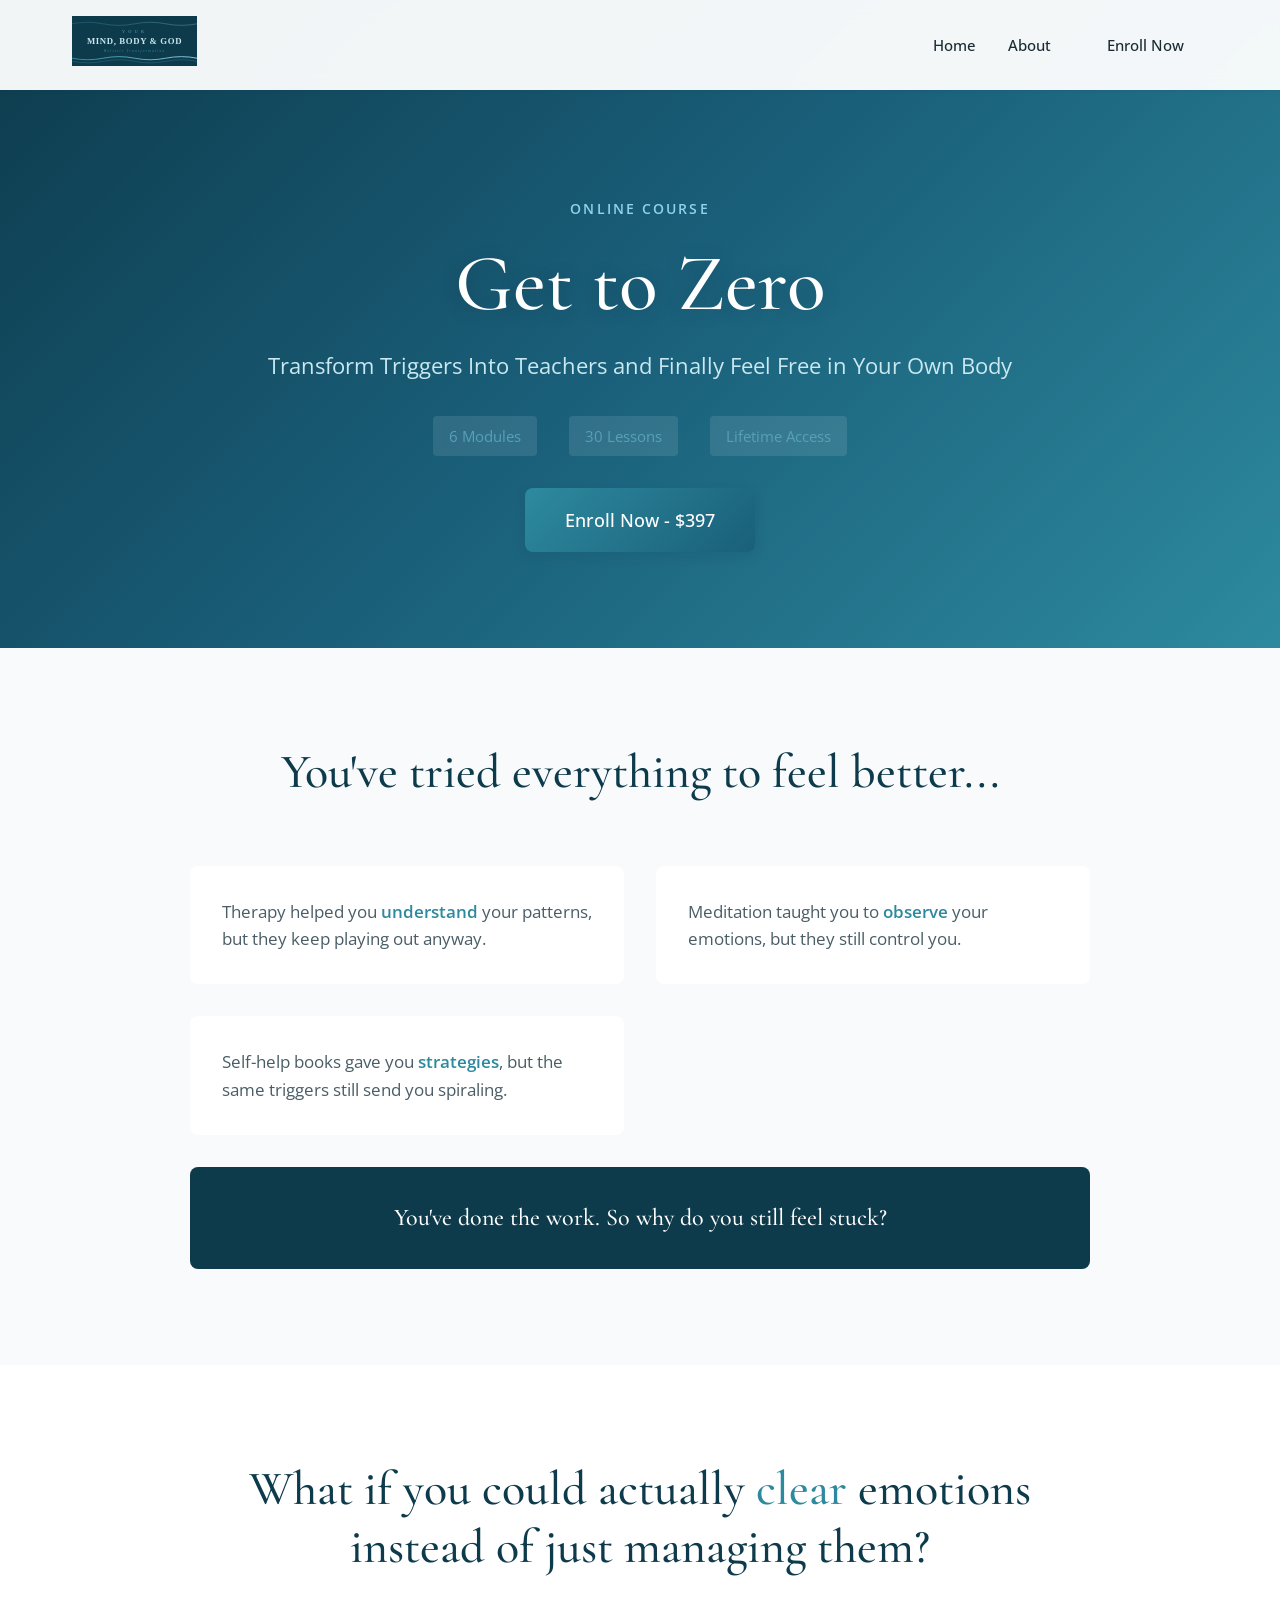
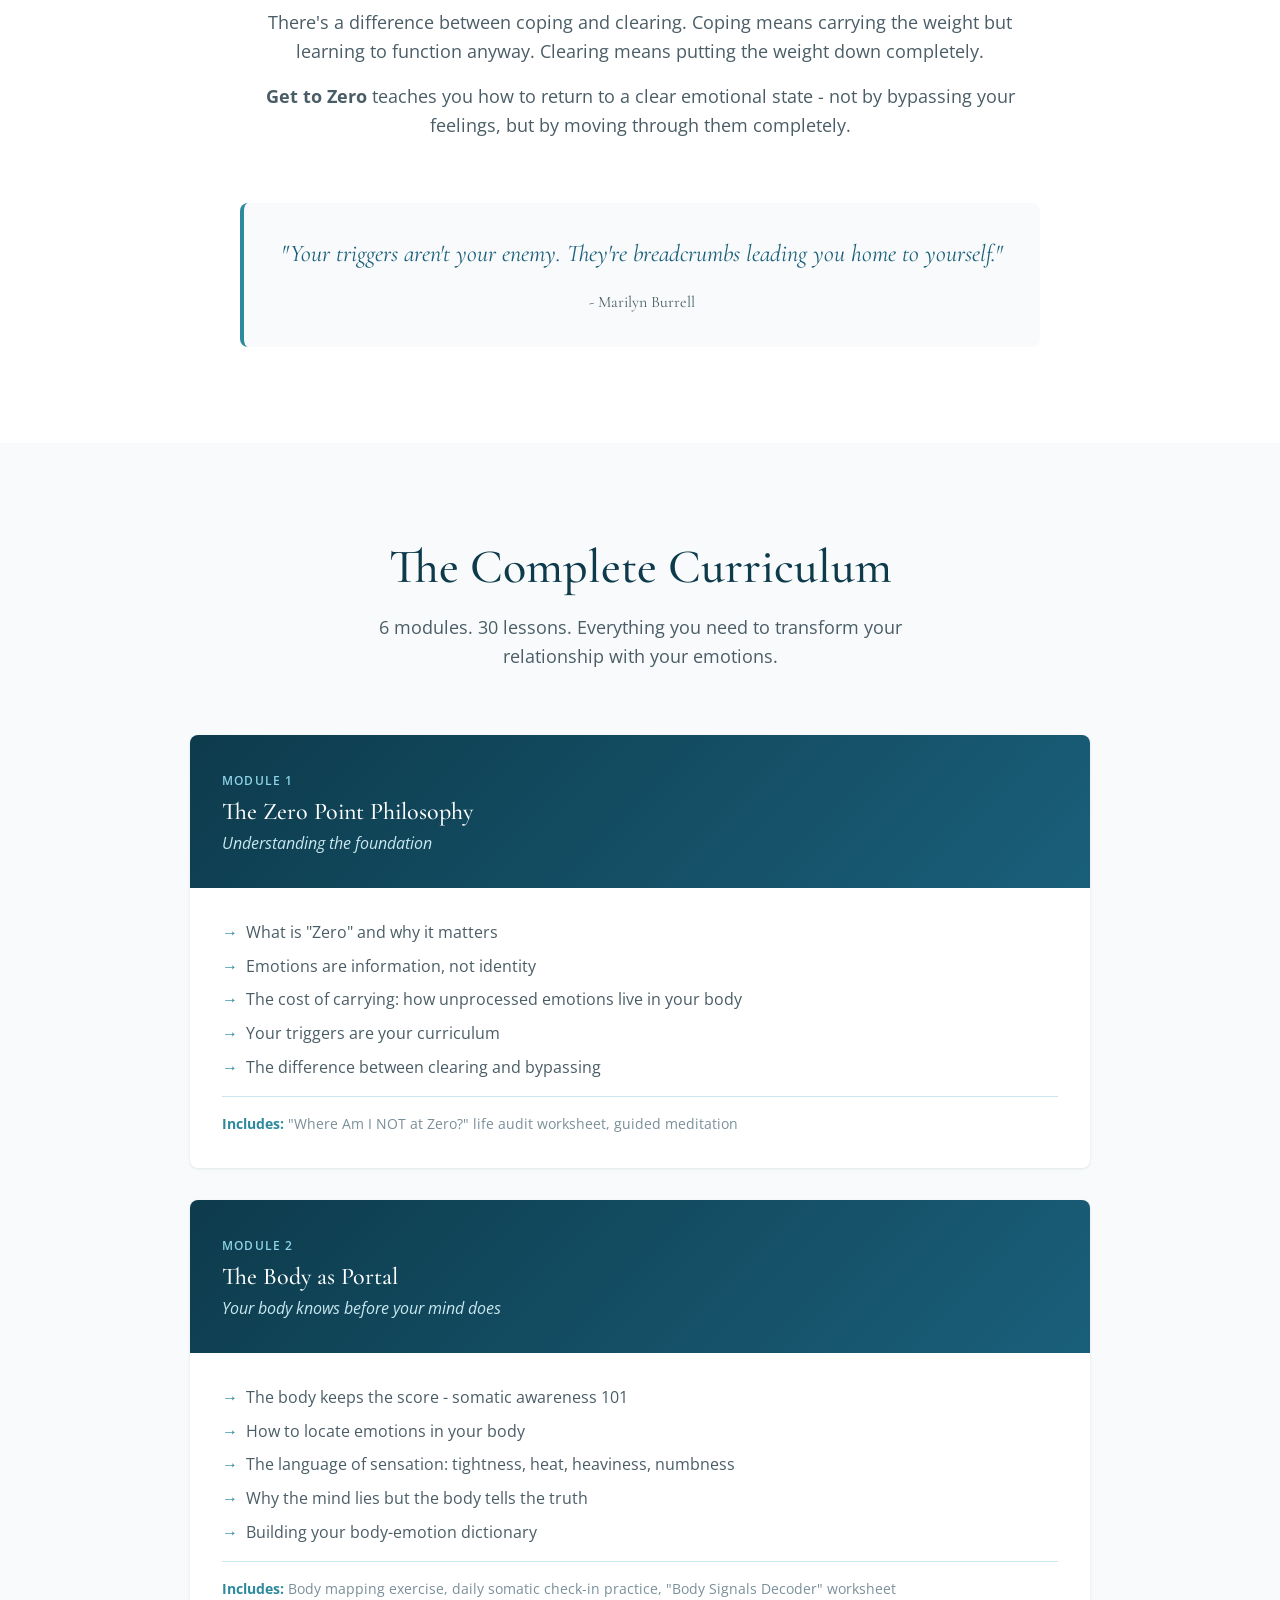
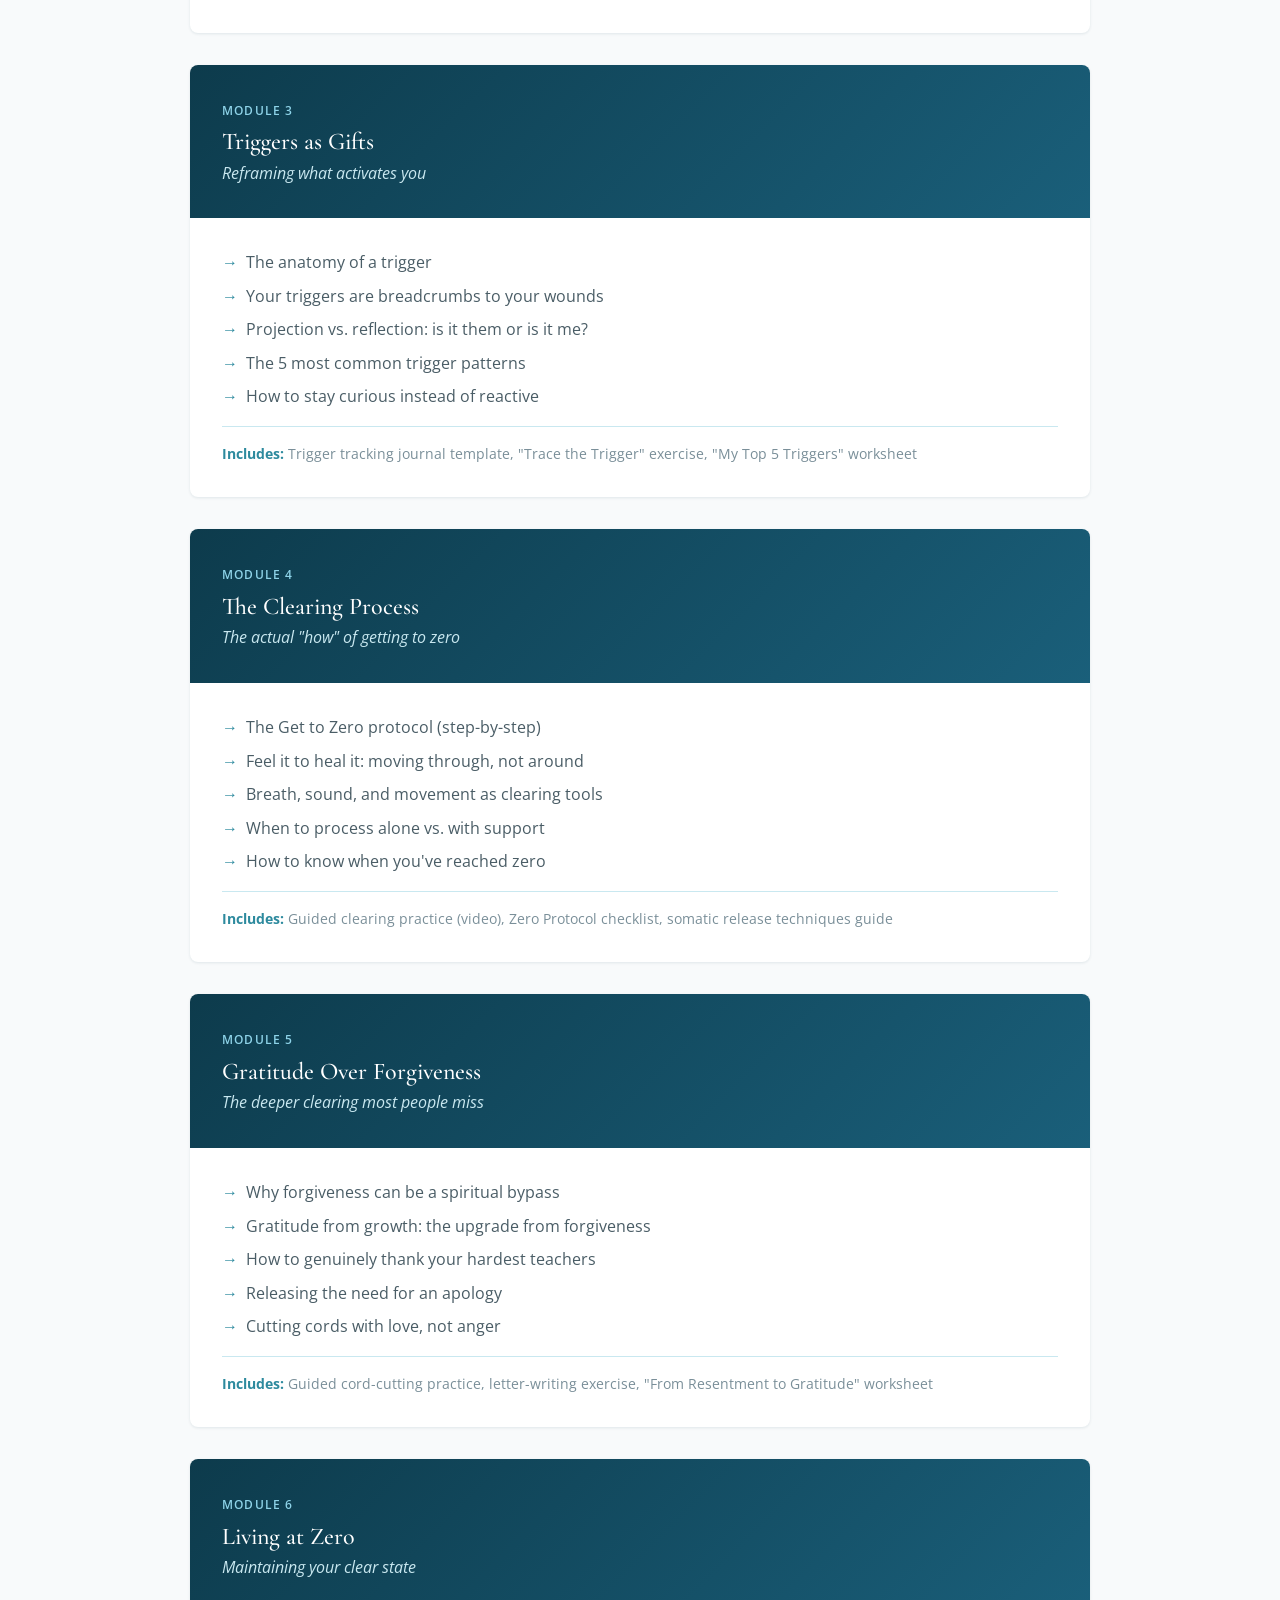
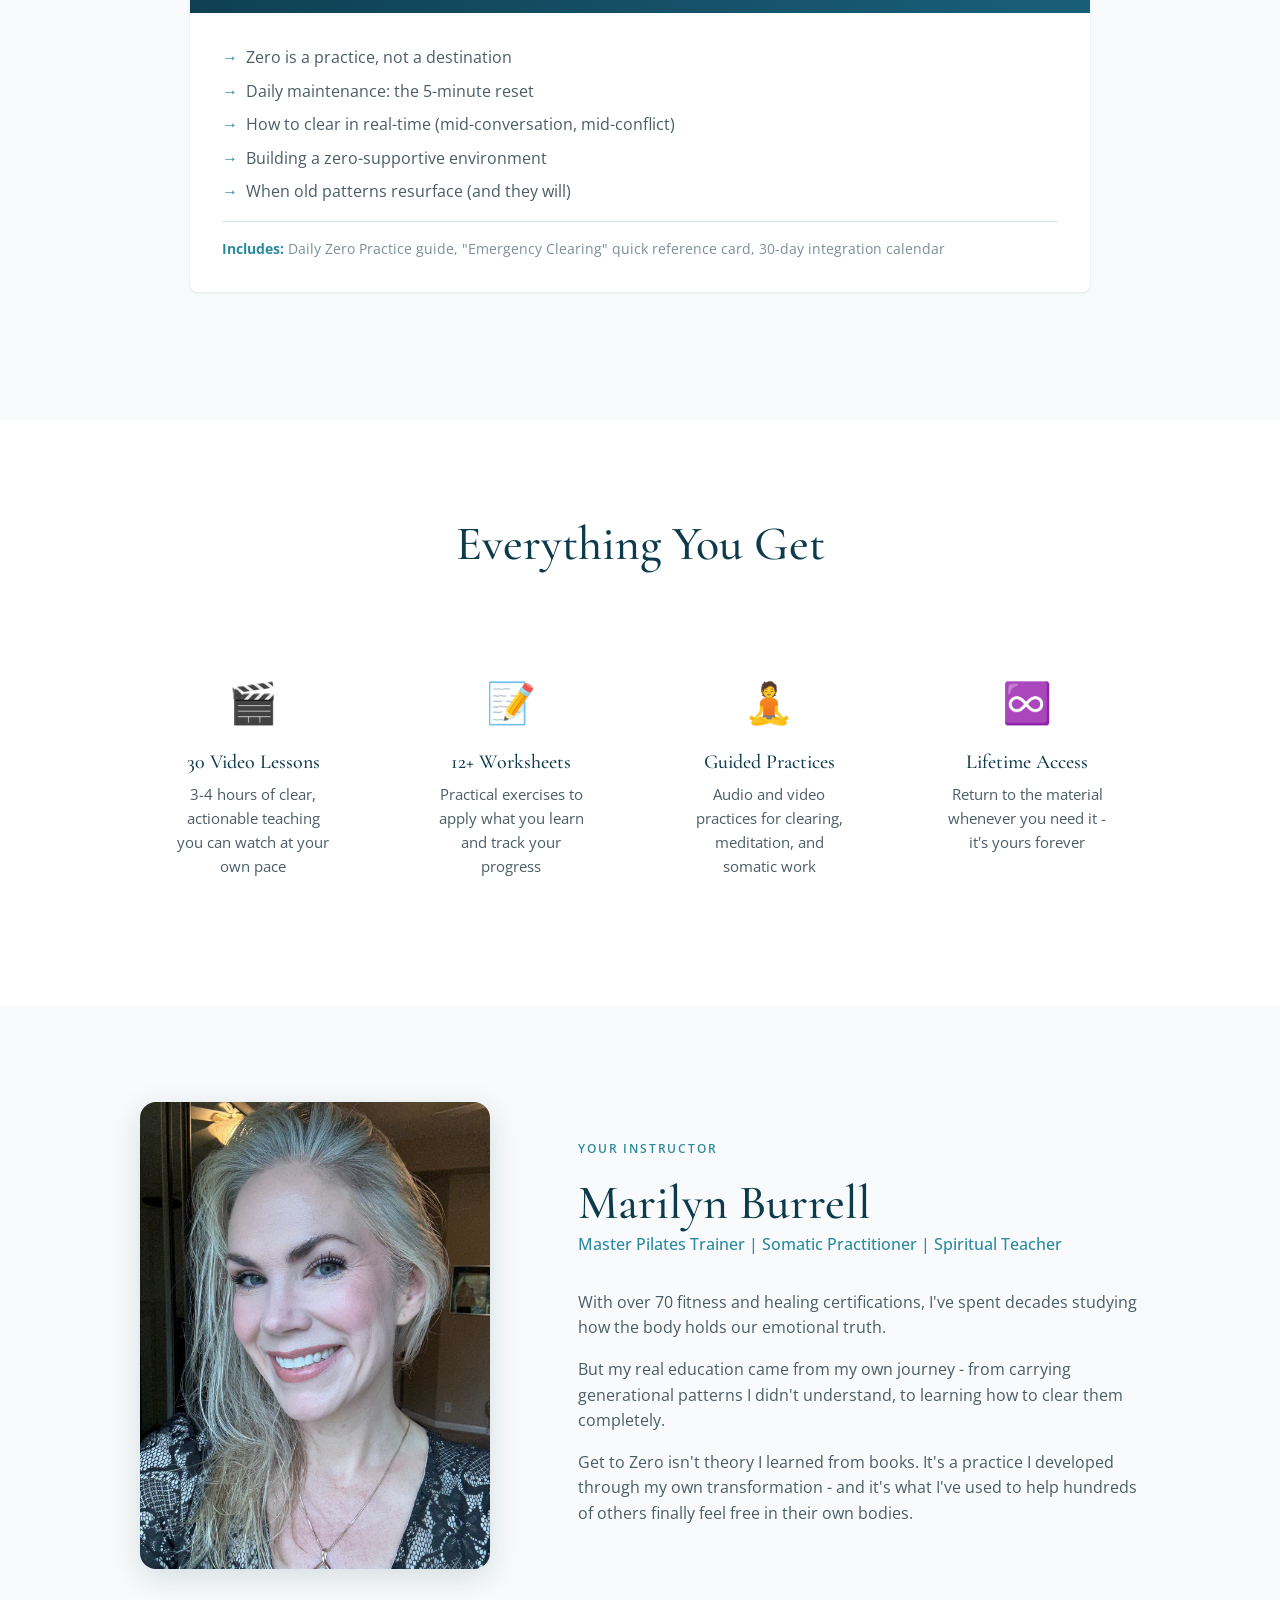
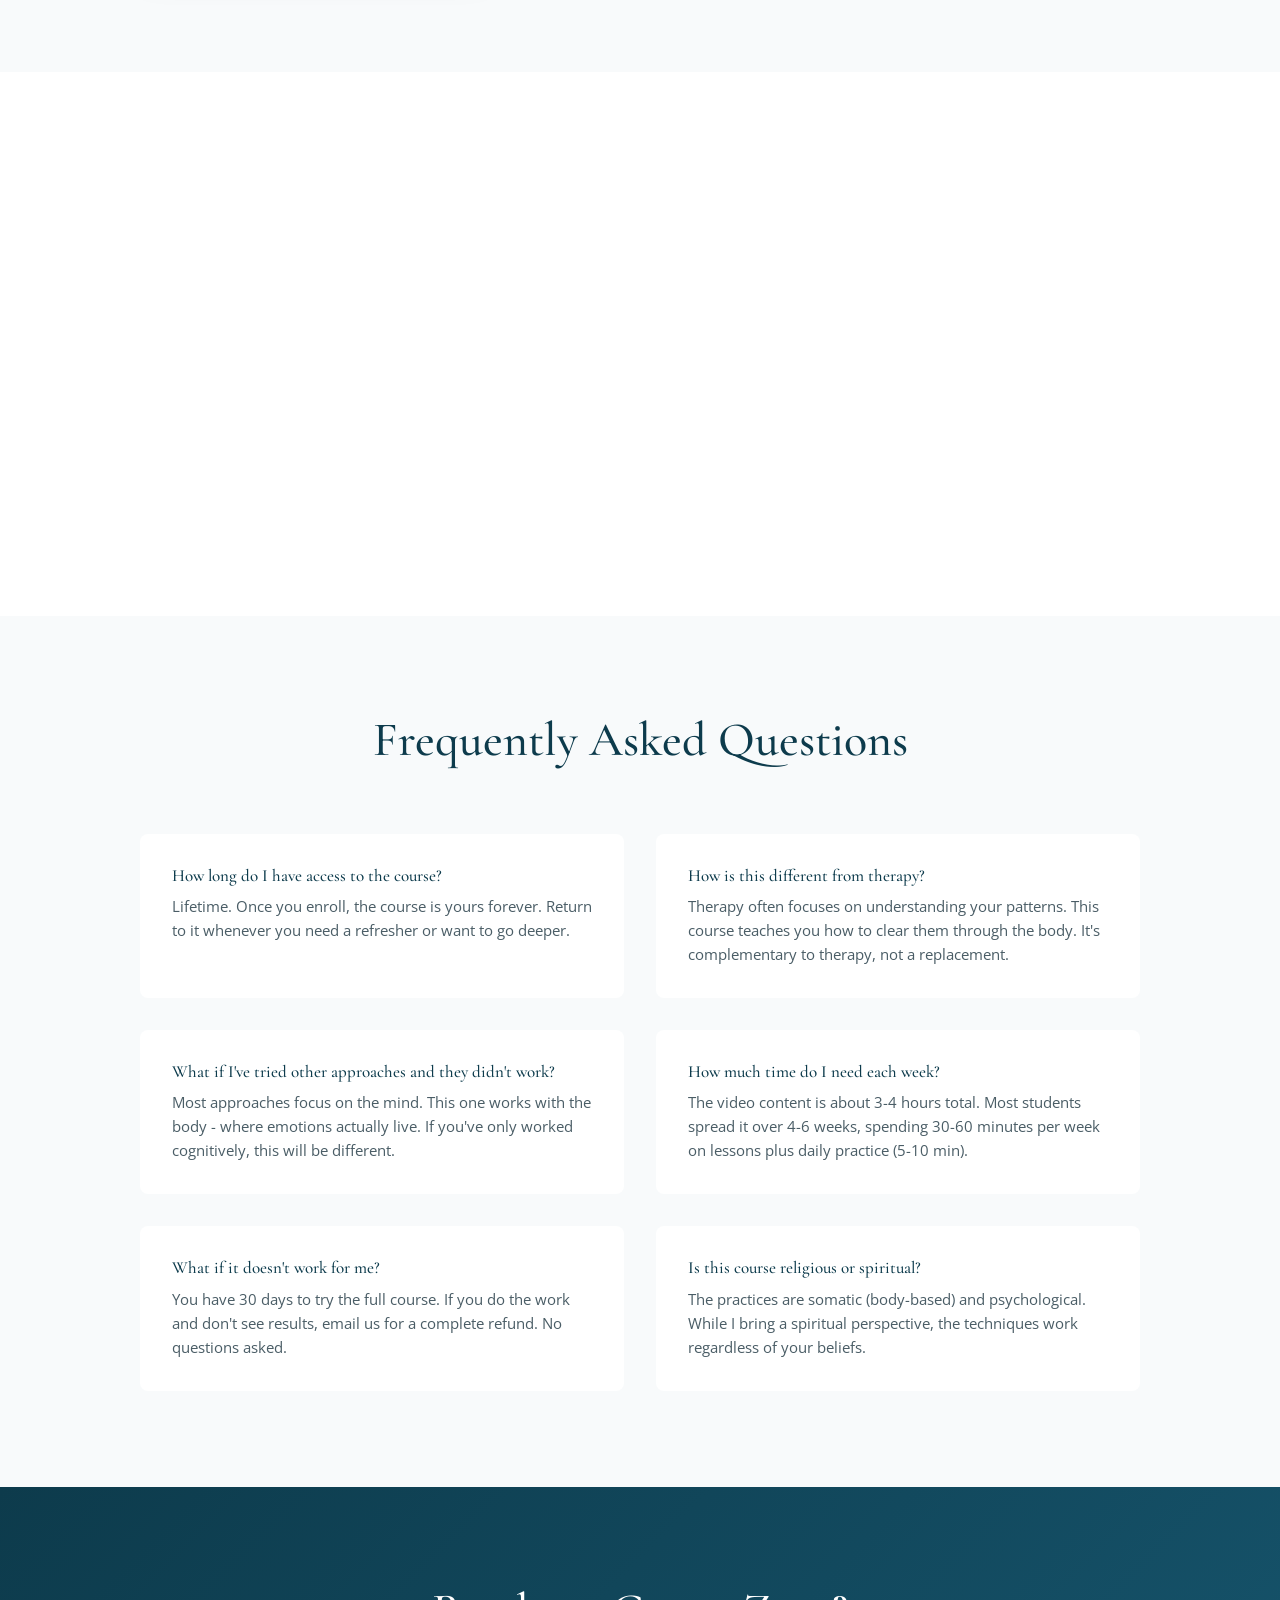
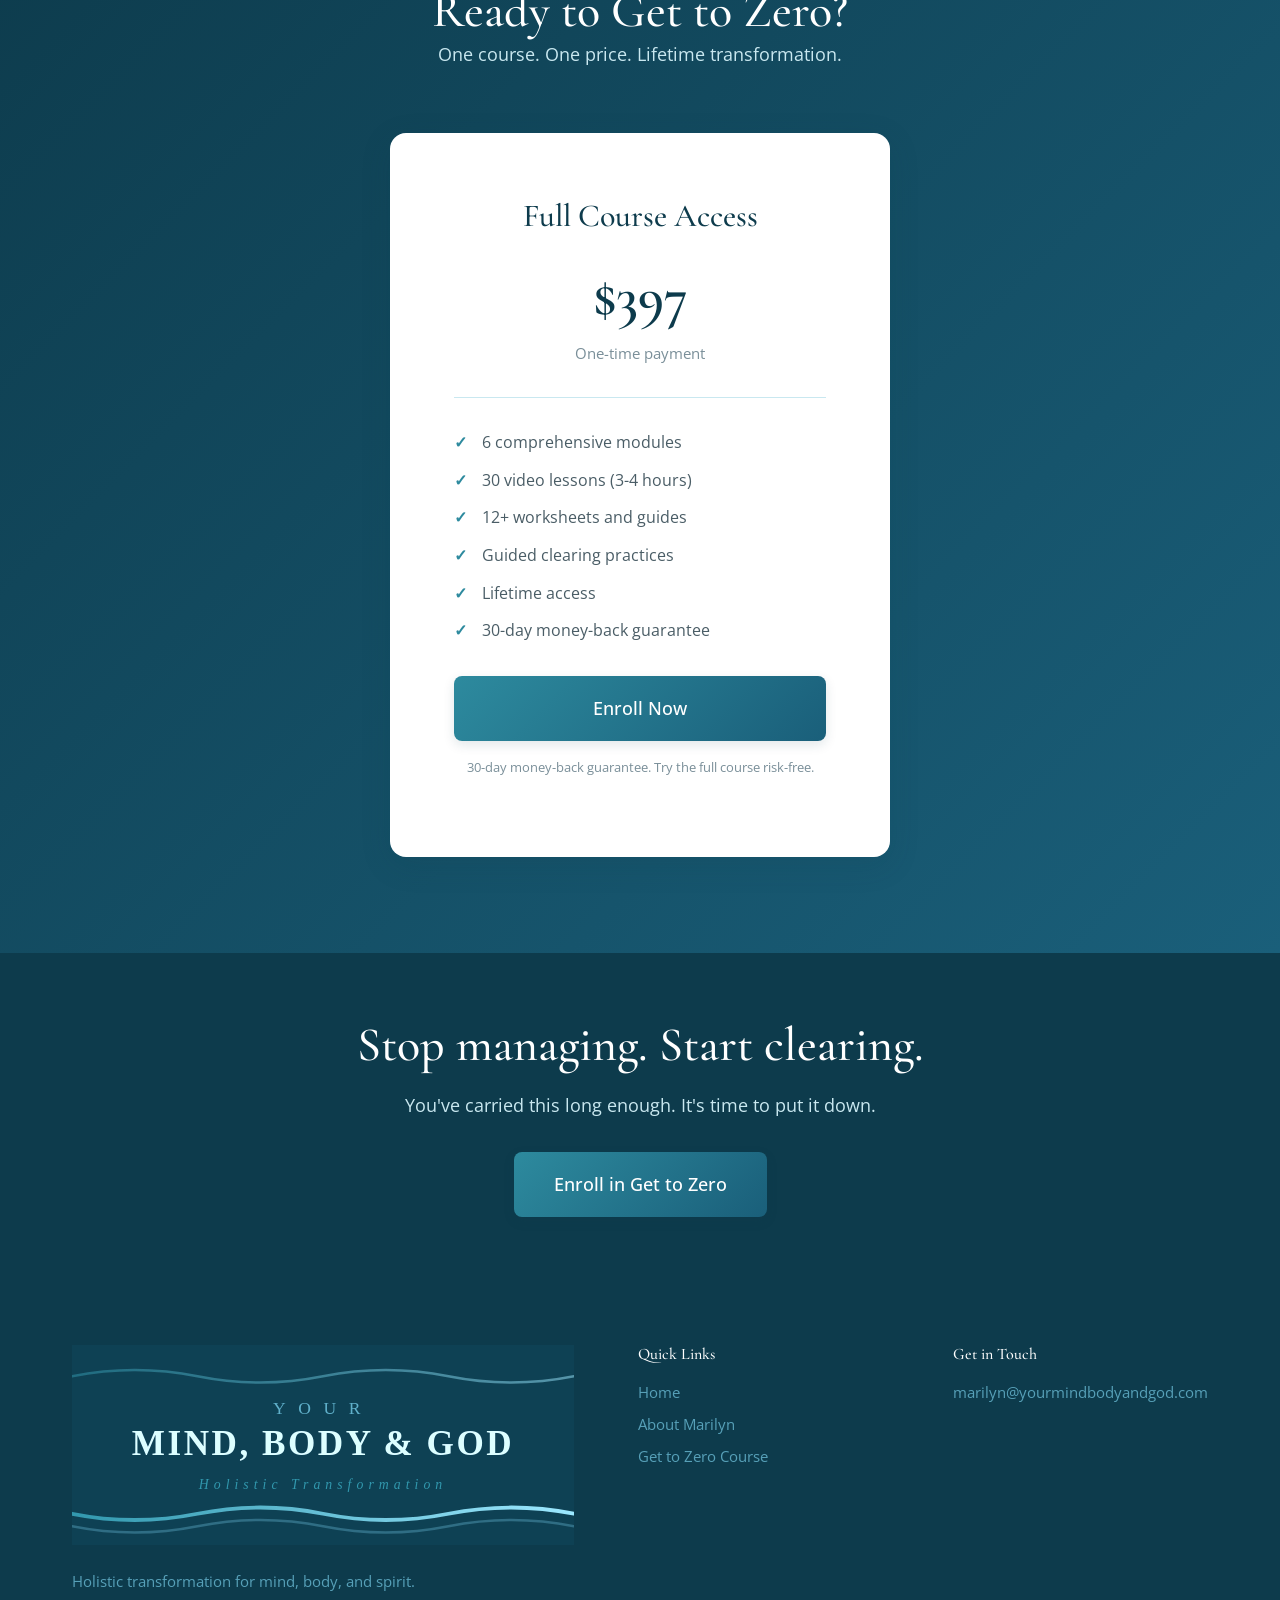
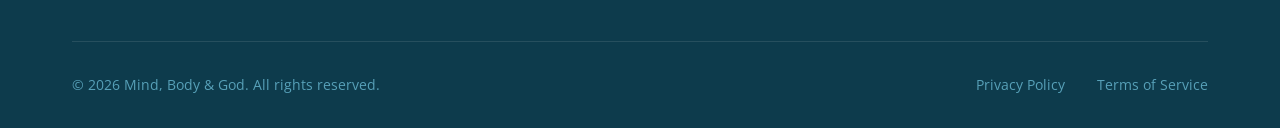
==== commit 12f79ec3: "Update contact email to marilyn@yourmindbodyandgod.com Changed footer contact email from placeholder" ====
--- a/course.html
+++ b/course.html
@@ -351,8 +351,7 @@
                     <li>Lifetime access</li>
                     <li>30-day money-back guarantee</li>
                 </ul>
-                <!-- Replace href with your Stripe checkout link -->
-                <a href="#" class="btn btn-primary btn-large" id="buy-button">Enroll Now</a>
+                <a href="https://buy.stripe.com/14A7sNfjs65IghV3xogfu00" class="btn btn-primary btn-large" id="buy-button">Enroll Now</a>
                 <p class="pricing-guarantee">30-day money-back guarantee. Try the full course risk-free.</p>
             </div>
         </div>
@@ -383,7 +382,7 @@
                 </div>
                 <div class="footer-contact">
                     <h4>Get in Touch</h4>
-                    <a href="mailto:hello@yourmindbodyandgod.com">hello@yourmindbodyandgod.com</a>
+                    <a href="mailto:marilyn@yourmindbodyandgod.com">marilyn@yourmindbodyandgod.com</a>
                 </div>
             </div>
             <div class="footer-bottom">
--- a/styles.css
+++ b/styles.css
@@ -848,3 +848,9 @@
         padding: var(--spacing-md);
     }
 }
+
+/* Hide Kit branding */
+.formkit-powered-by-convertkit-container,
+[data-element="powered-by"] {
+    display: none !important;
+}
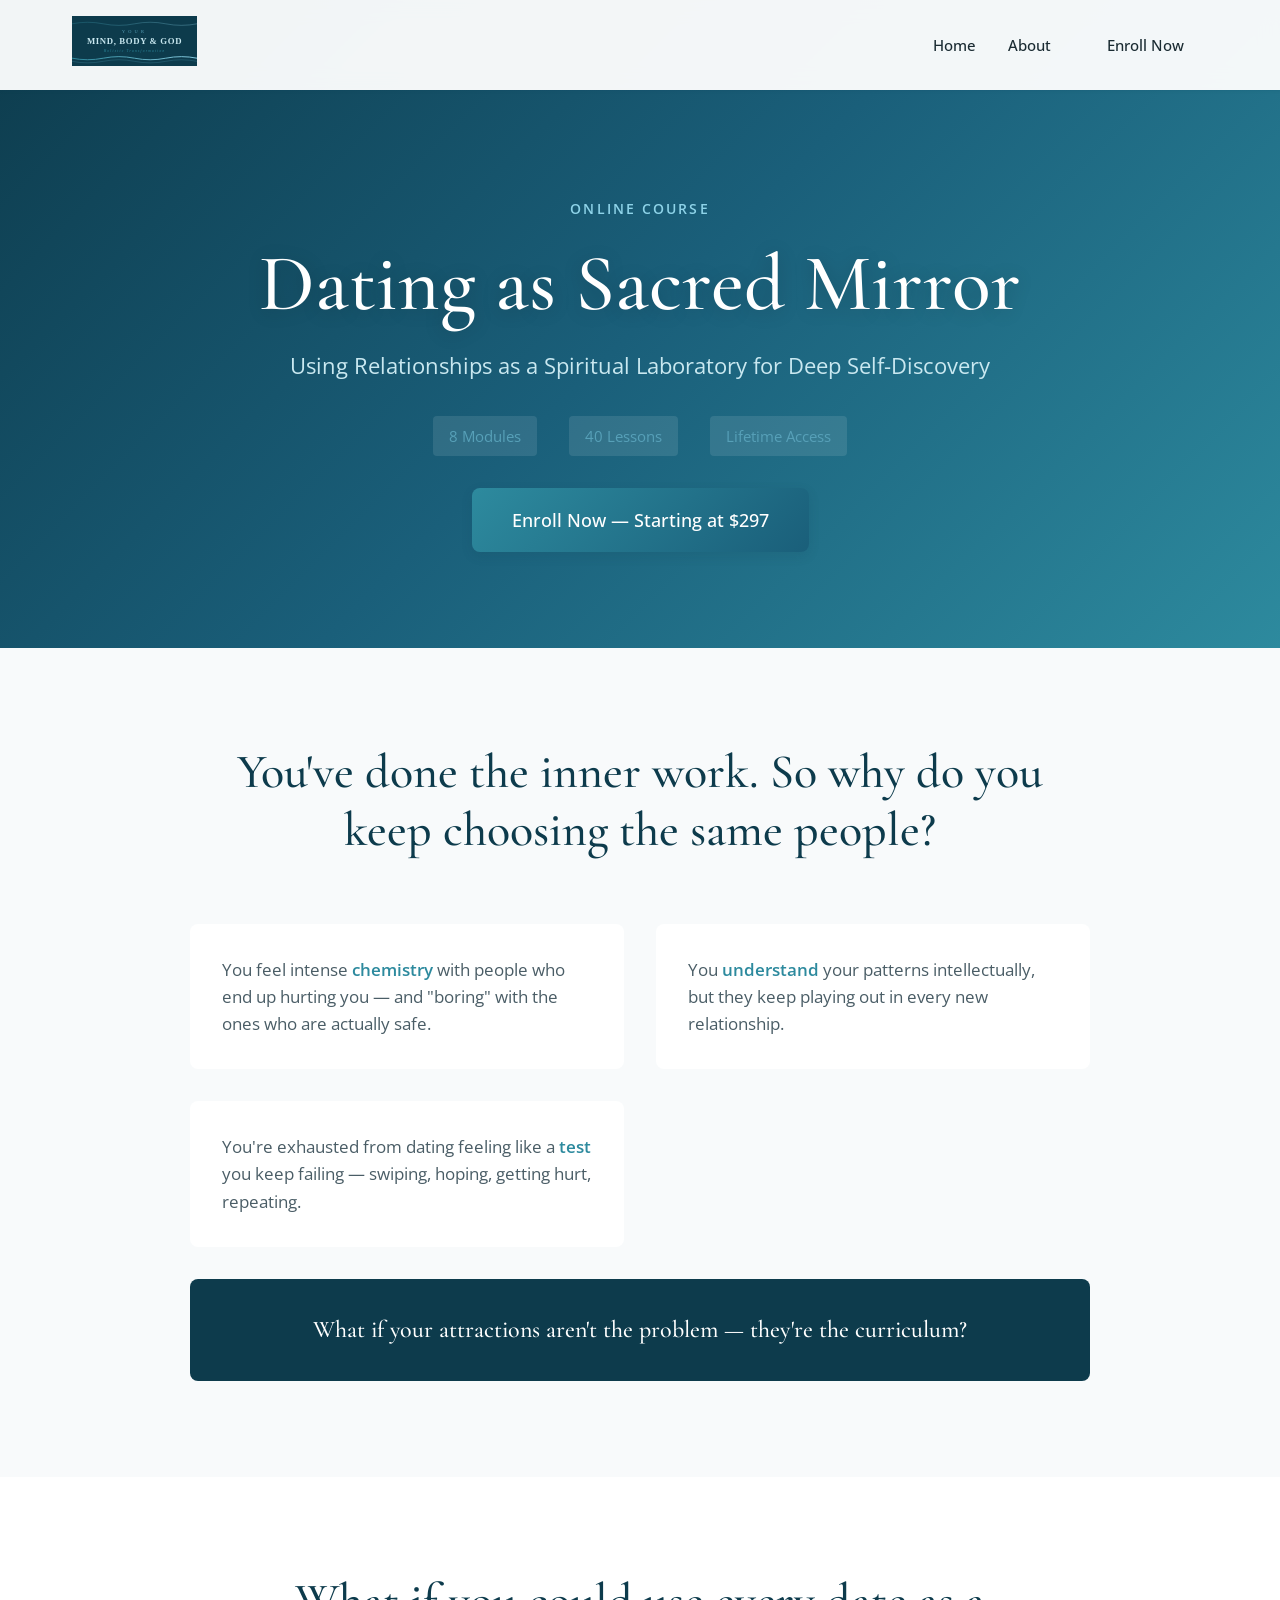
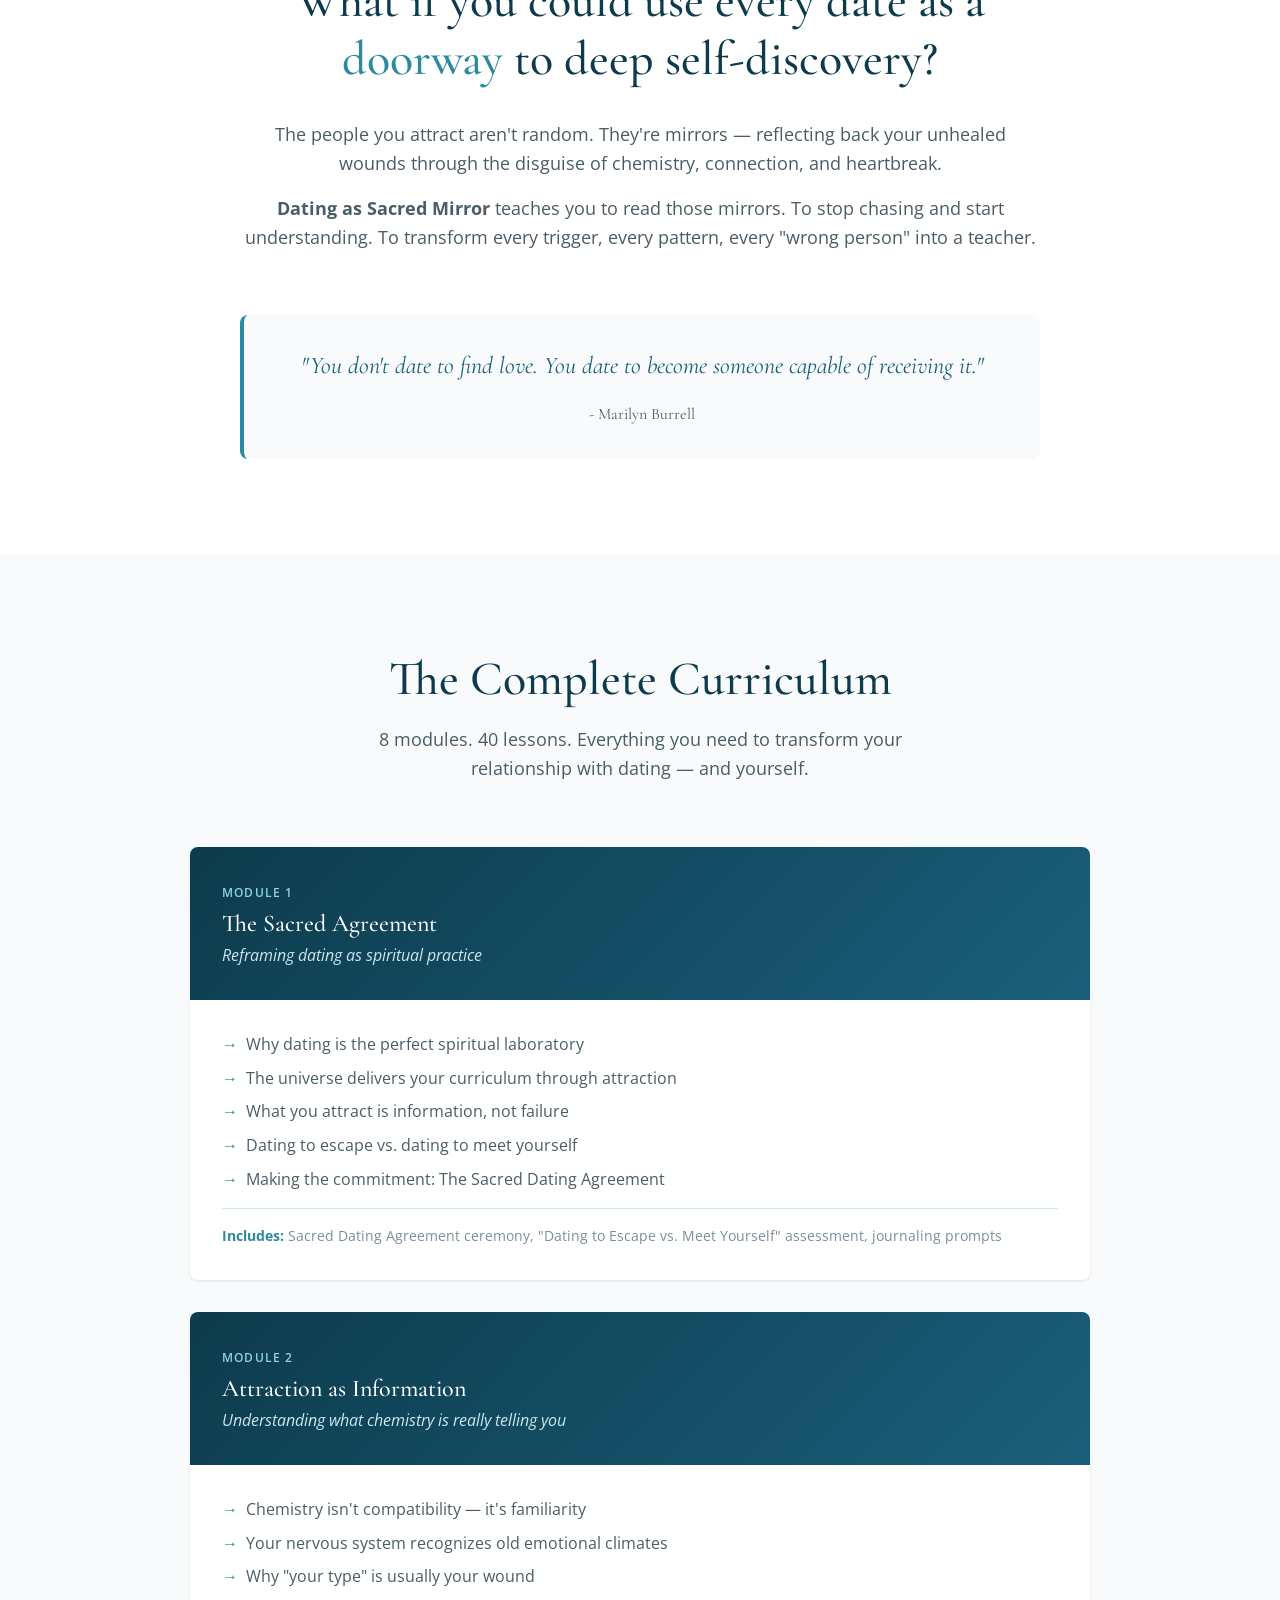
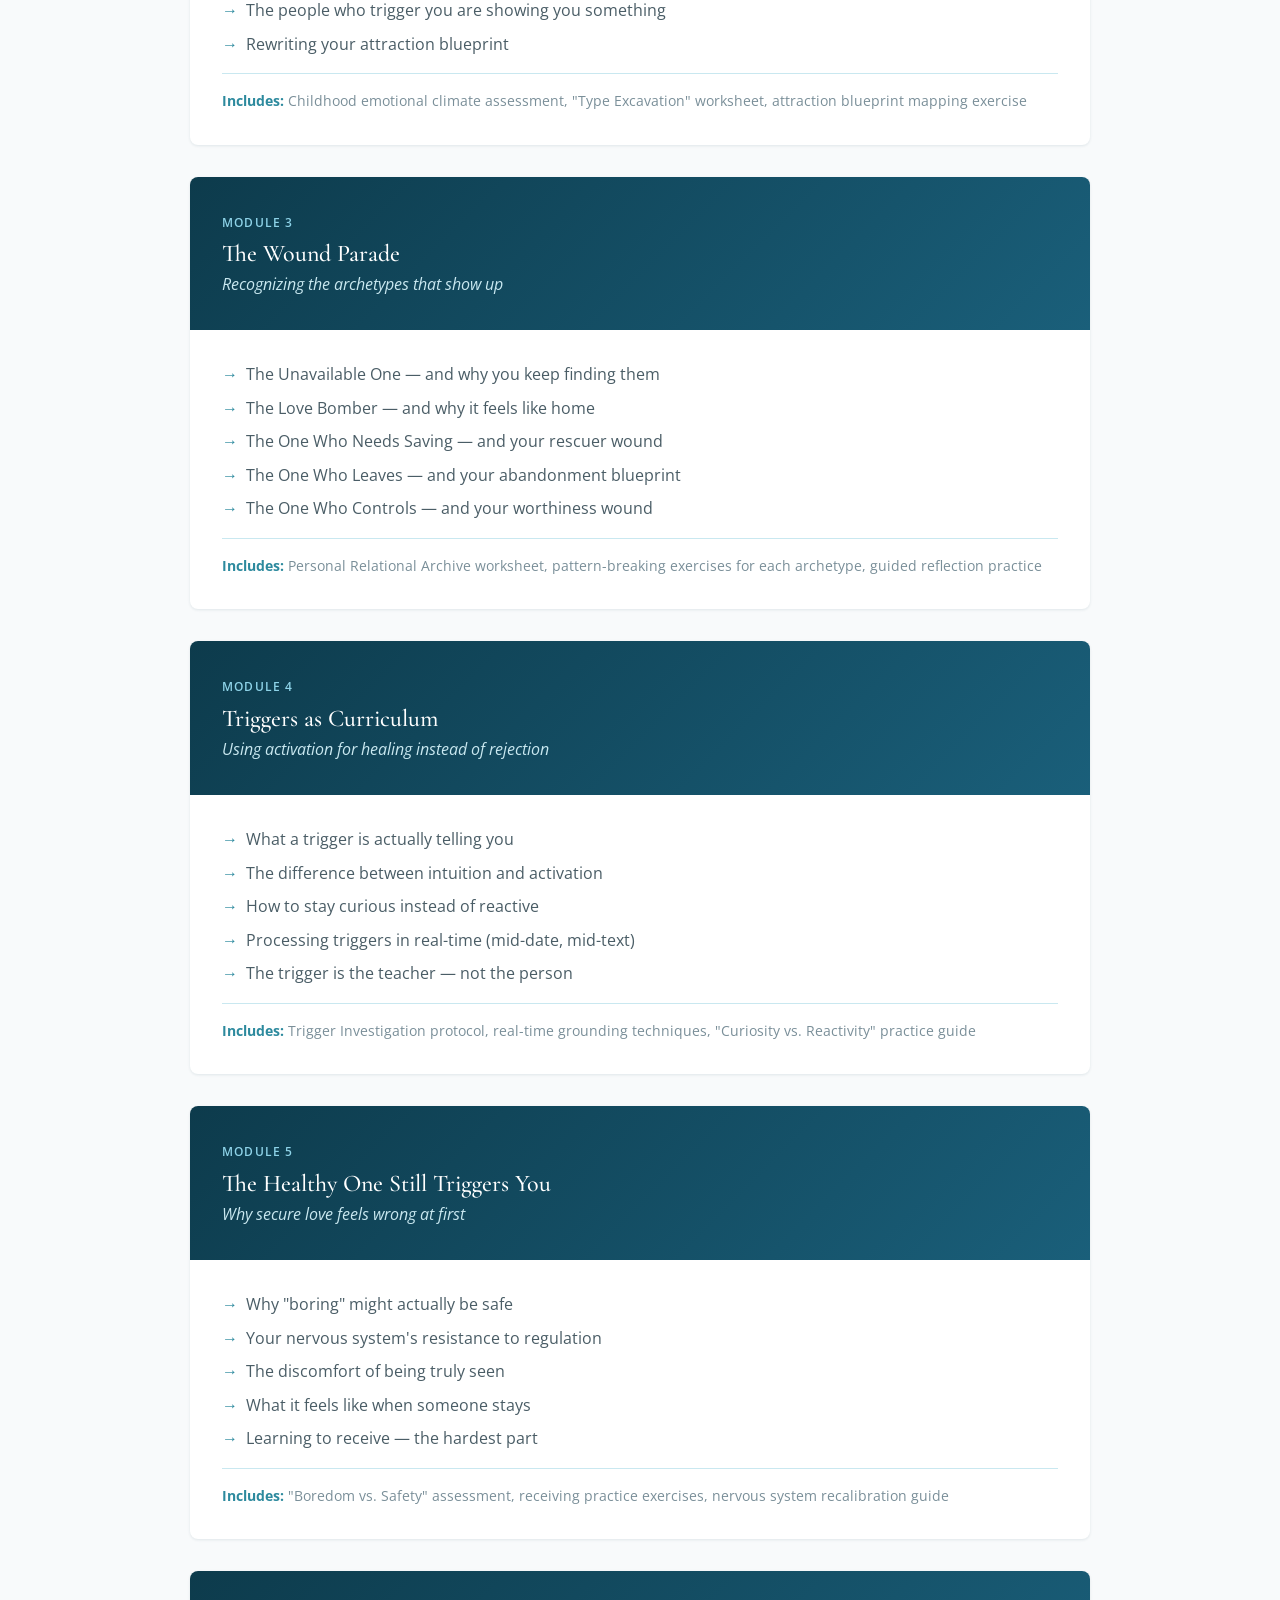
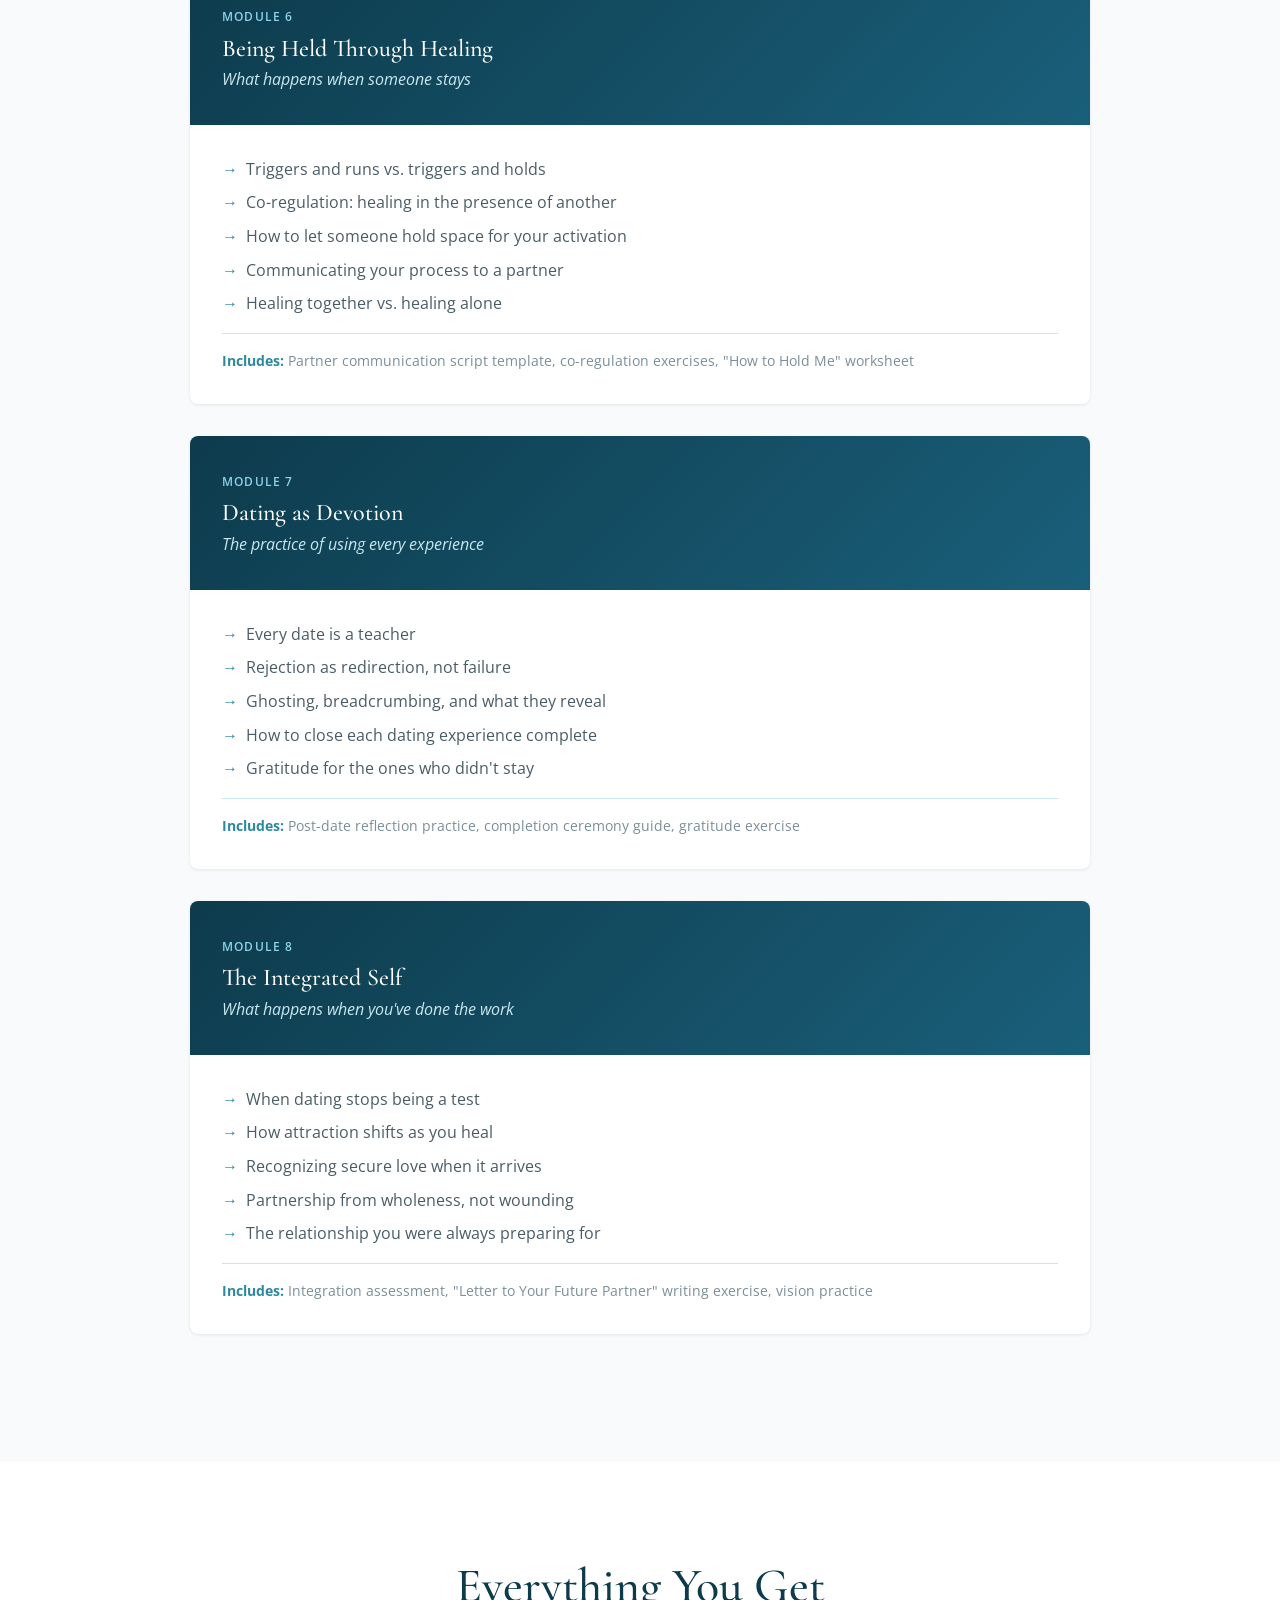
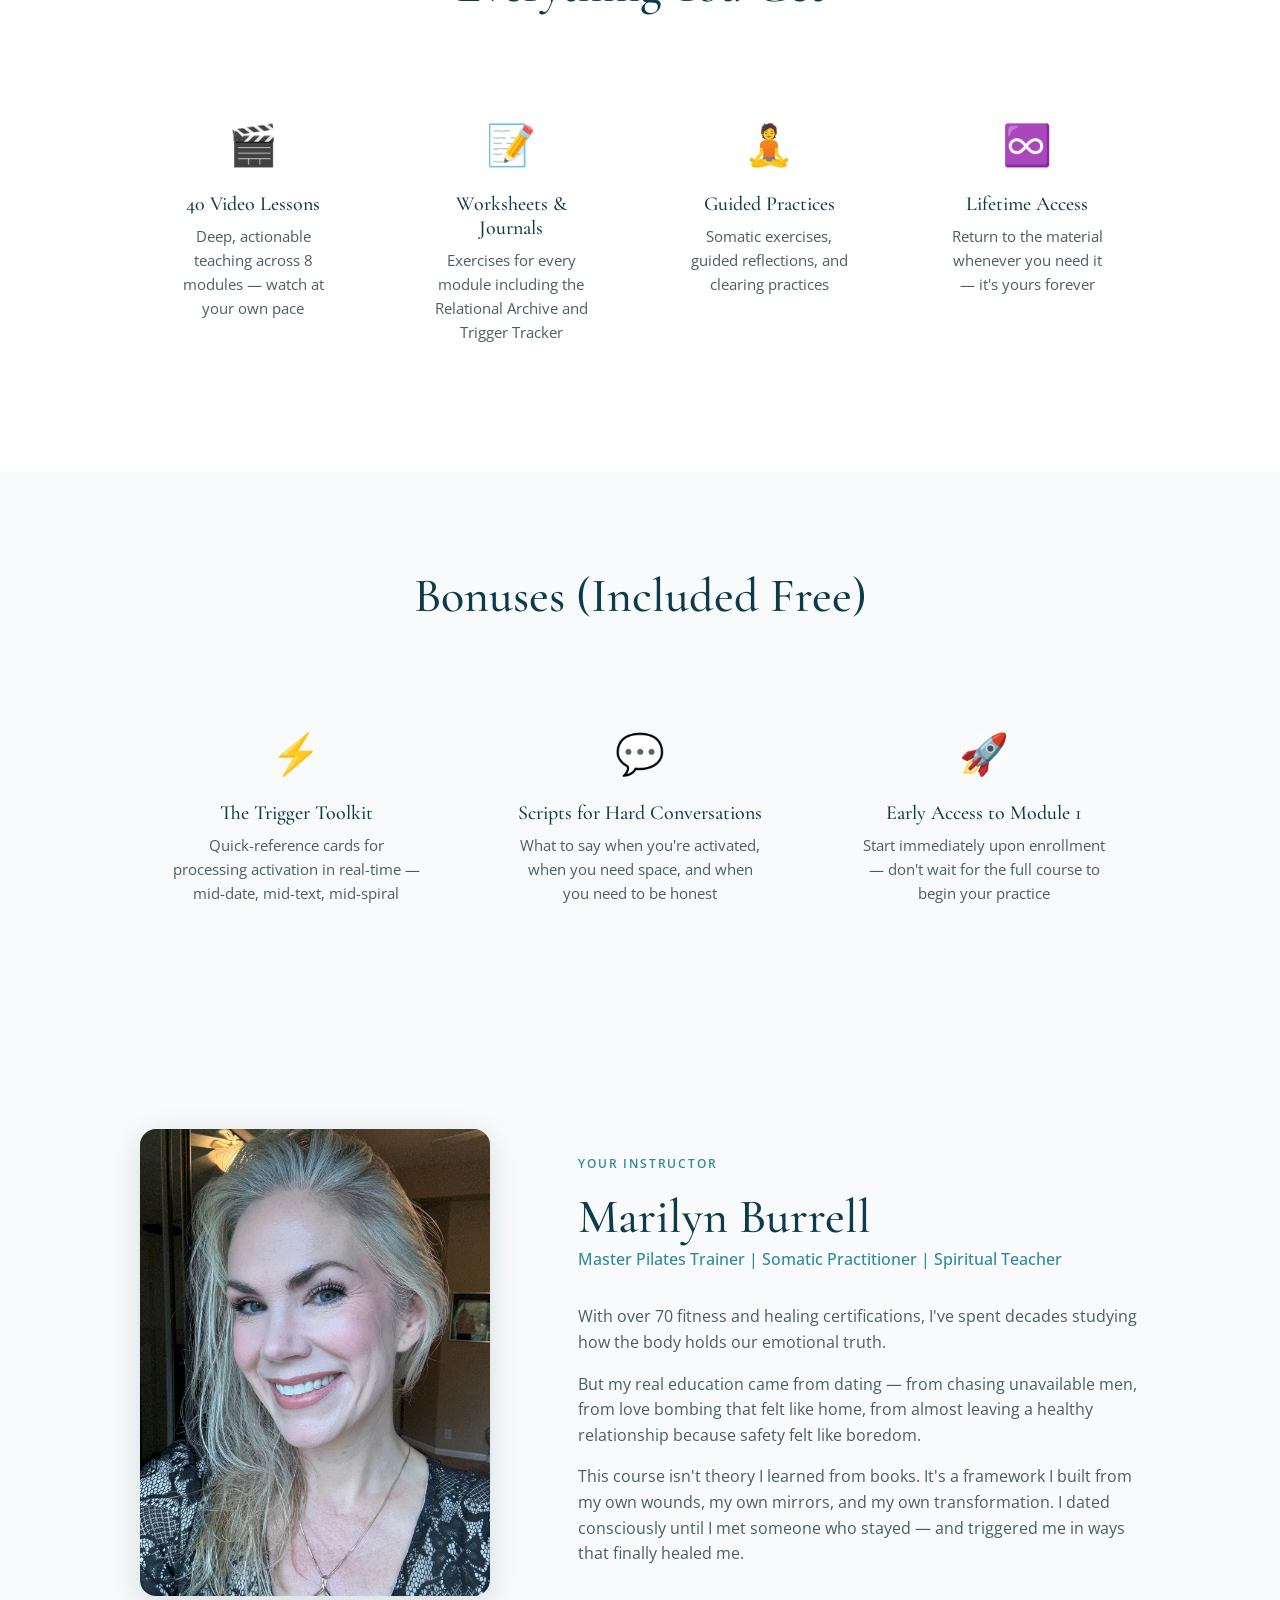
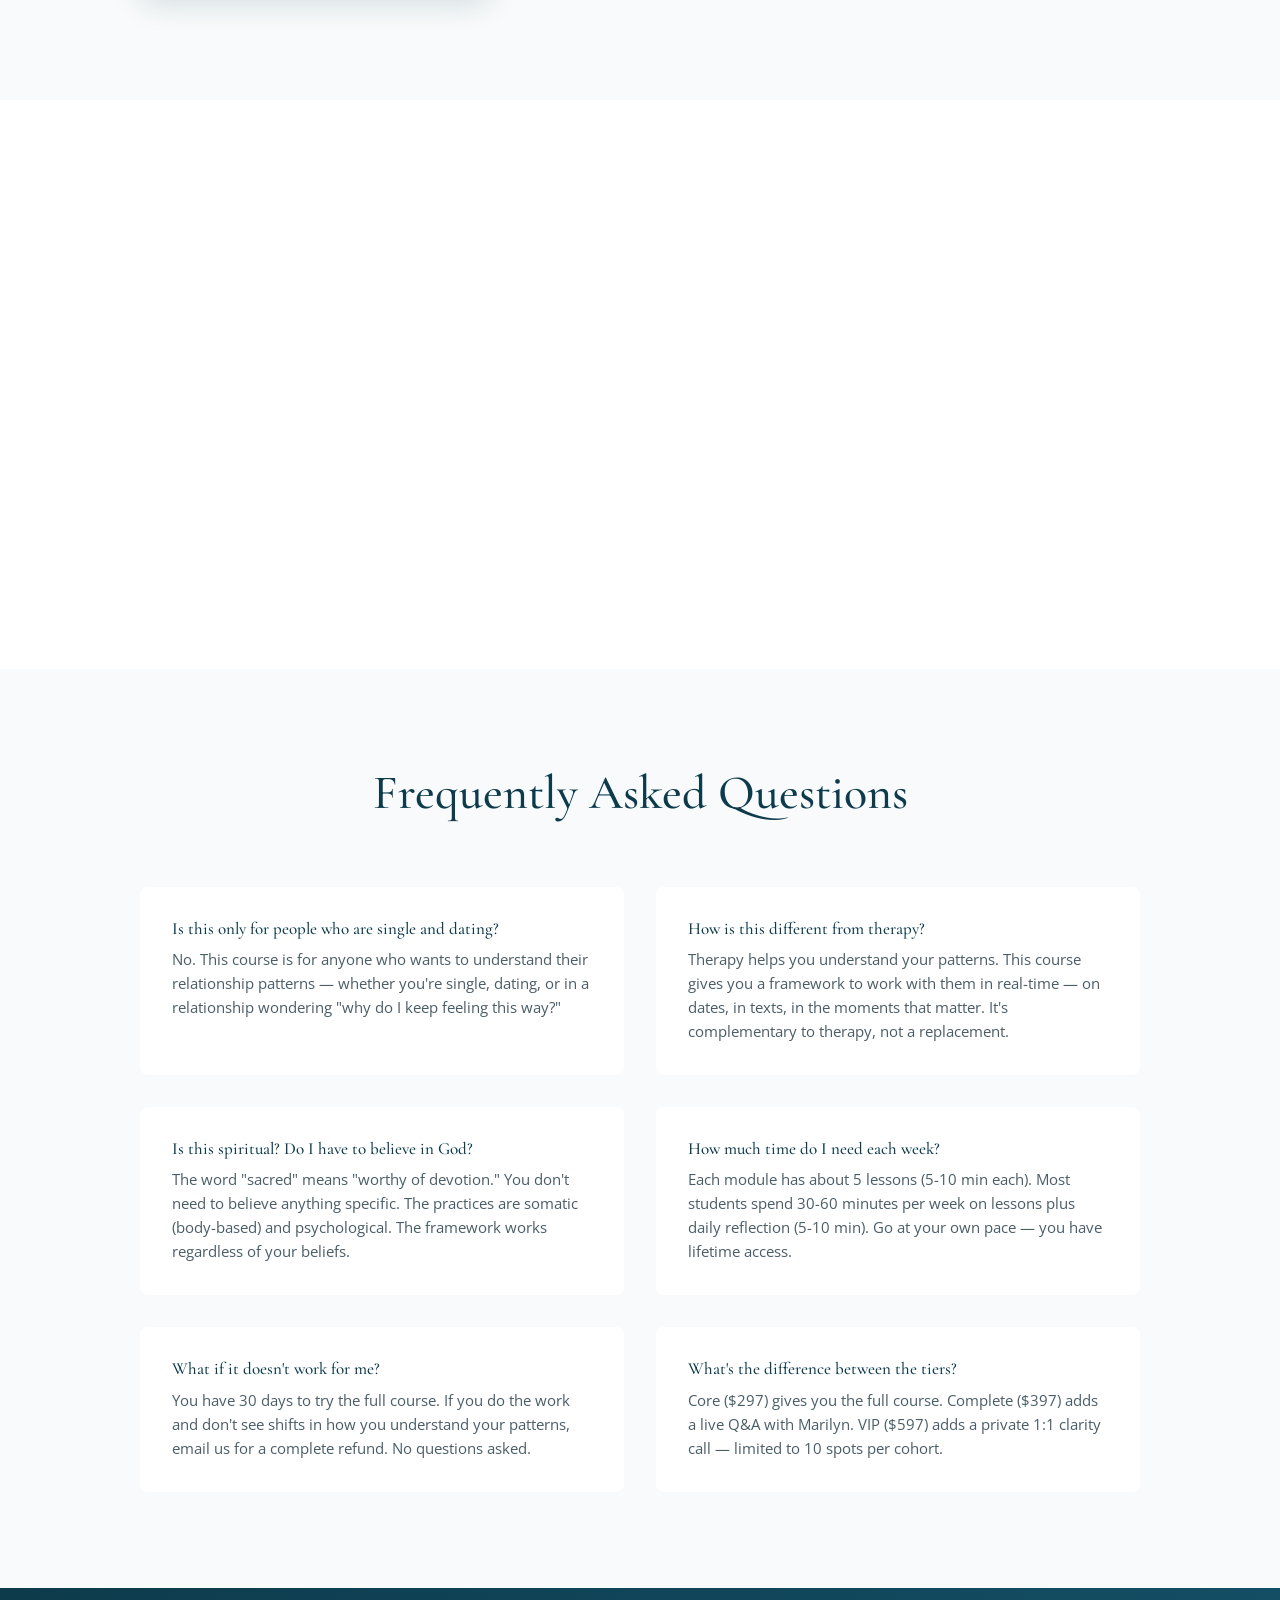
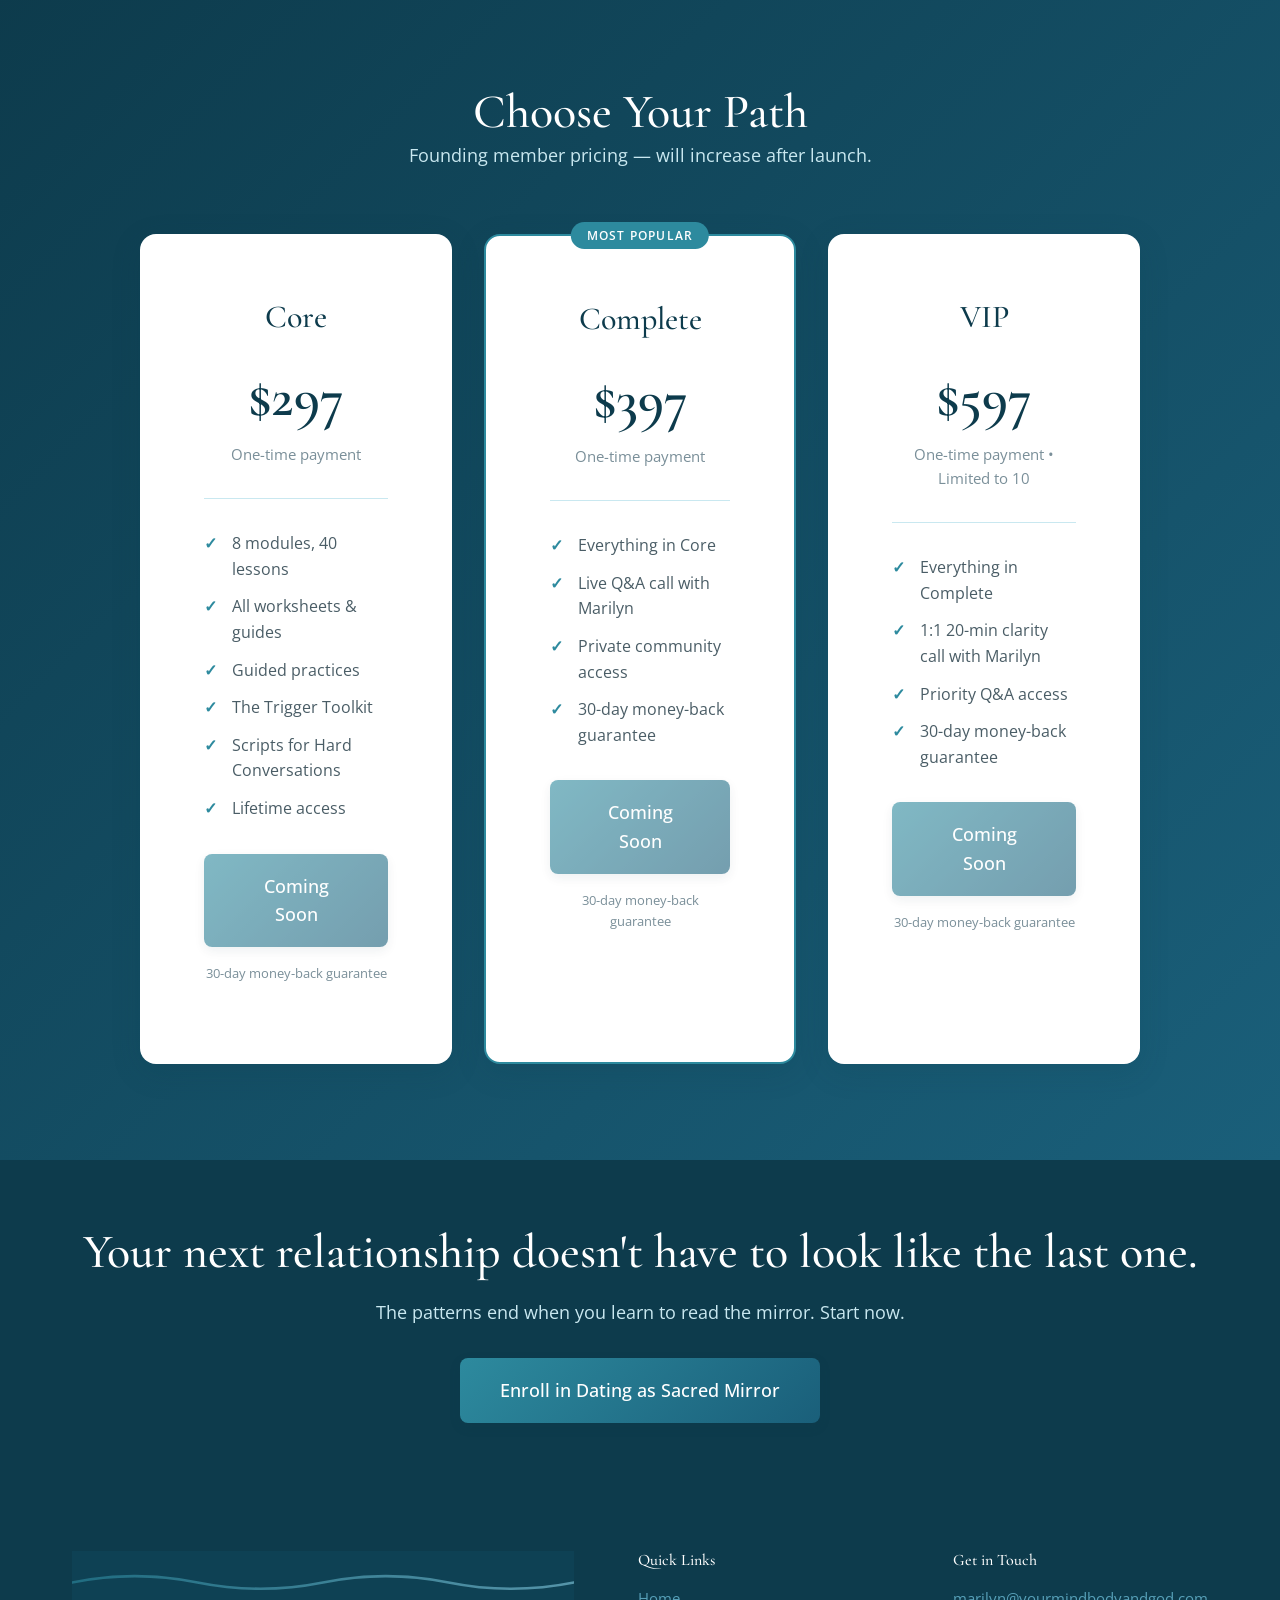
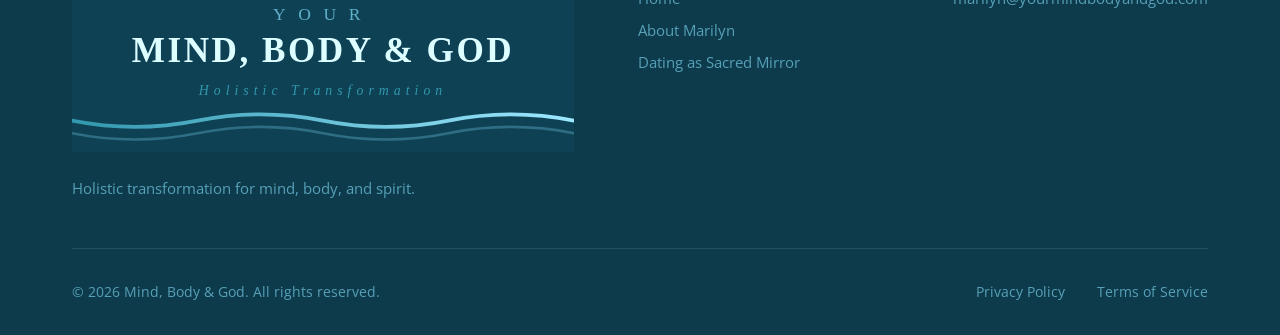
==== commit 6a2bf9d2: "Replace Get to Zero with Dating as Sacred Mirror course Swaps all site content from Course 1 (Get to" ====
--- a/course.html
+++ b/course.html
@@ -3,8 +3,8 @@
 <head>
     <meta charset="UTF-8">
     <meta name="viewport" content="width=device-width, initial-scale=1.0">
-    <title>Get to Zero | Transform Triggers Into Teachers</title>
-    <meta name="description" content="A 6-module course to finally feel free in your own body. Learn to clear emotional patterns completely - not just manage them.">
+    <title>Dating as Sacred Mirror | Using Relationships for Deep Self-Discovery</title>
+    <meta name="description" content="An 8-module course to transform your dating patterns. Learn to use attraction as a mirror, heal your wounds, and recognize secure love when it arrives.">
     <link rel="stylesheet" href="styles.css">
     <link rel="stylesheet" href="course.css">
     <link rel="preconnect" href="https://fonts.googleapis.com">
@@ -37,14 +37,14 @@
         <div class="container">
             <div class="course-hero-content">
                 <span class="course-hero-label">Online Course</span>
-                <h1>Get to Zero</h1>
-                <p class="course-hero-tagline">Transform Triggers Into Teachers and Finally Feel Free in Your Own Body</p>
+                <h1>Dating as Sacred Mirror</h1>
+                <p class="course-hero-tagline">Using Relationships as a Spiritual Laboratory for Deep Self-Discovery</p>
                 <div class="course-hero-meta">
-                    <span>6 Modules</span>
-                    <span>30 Lessons</span>
+                    <span>8 Modules</span>
+                    <span>40 Lessons</span>
                     <span>Lifetime Access</span>
                 </div>
-                <a href="#pricing" class="btn btn-primary btn-large">Enroll Now - $397</a>
+                <a href="#pricing" class="btn btn-primary btn-large">Enroll Now — Starting at $297</a>
             </div>
         </div>
     </section>
@@ -53,19 +53,19 @@
     <section class="course-problem">
         <div class="container">
             <div class="problem-content">
-                <h2>You've tried everything to feel better...</h2>
+                <h2>You've done the inner work. So why do you keep choosing the same people?</h2>
                 <div class="problem-grid">
                     <div class="problem-item">
-                        <p>Therapy helped you <em>understand</em> your patterns, but they keep playing out anyway.</p>
+                        <p>You feel intense <em>chemistry</em> with people who end up hurting you — and "boring" with the ones who are actually safe.</p>
                     </div>
                     <div class="problem-item">
-                        <p>Meditation taught you to <em>observe</em> your emotions, but they still control you.</p>
+                        <p>You <em>understand</em> your patterns intellectually, but they keep playing out in every new relationship.</p>
                     </div>
                     <div class="problem-item">
-                        <p>Self-help books gave you <em>strategies</em>, but the same triggers still send you spiraling.</p>
+                        <p>You're exhausted from dating feeling like a <em>test</em> you keep failing — swiping, hoping, getting hurt, repeating.</p>
                     </div>
                     <div class="problem-item">
-                        <p>You've done the work. So why do you still feel stuck?</p>
+                        <p>What if your attractions aren't the problem — they're the curriculum?</p>
                     </div>
                 </div>
             </div>
@@ -76,11 +76,11 @@
     <section class="course-shift">
         <div class="container">
             <div class="shift-content">
-                <h2>What if you could actually <em>clear</em> emotions instead of just managing them?</h2>
-                <p>There's a difference between coping and clearing. Coping means carrying the weight but learning to function anyway. Clearing means putting the weight down completely.</p>
-                <p><strong>Get to Zero</strong> teaches you how to return to a clear emotional state - not by bypassing your feelings, but by moving through them completely.</p>
+                <h2>What if you could use every date as a <em>doorway</em> to deep self-discovery?</h2>
+                <p>The people you attract aren't random. They're mirrors — reflecting back your unhealed wounds through the disguise of chemistry, connection, and heartbreak.</p>
+                <p><strong>Dating as Sacred Mirror</strong> teaches you to read those mirrors. To stop chasing and start understanding. To transform every trigger, every pattern, every "wrong person" into a teacher.</p>
                 <blockquote>
-                    "Your triggers aren't your enemy. They're breadcrumbs leading you home to yourself."
+                    "You don't date to find love. You date to become someone capable of receiving it."
                     <cite>- Marilyn Burrell</cite>
                 </blockquote>
             </div>
@@ -92,7 +92,7 @@
         <div class="container">
             <div class="curriculum-header">
                 <h2>The Complete Curriculum</h2>
-                <p>6 modules. 30 lessons. Everything you need to transform your relationship with your emotions.</p>
+                <p>8 modules. 40 lessons. Everything you need to transform your relationship with dating — and yourself.</p>
             </div>
 
             <div class="curriculum-modules">
@@ -100,19 +100,19 @@
                 <div class="curriculum-module">
                     <div class="module-header">
                         <span class="module-num">Module 1</span>
-                        <h3>The Zero Point Philosophy</h3>
-                        <p>Understanding the foundation</p>
-                    </div>
-                    <div class="module-lessons">
-                        <ul>
-                            <li>What is "Zero" and why it matters</li>
-                            <li>Emotions are information, not identity</li>
-                            <li>The cost of carrying: how unprocessed emotions live in your body</li>
-                            <li>Your triggers are your curriculum</li>
-                            <li>The difference between clearing and bypassing</li>
-                        </ul>
-                        <div class="module-deliverables">
-                            <strong>Includes:</strong> "Where Am I NOT at Zero?" life audit worksheet, guided meditation
+                        <h3>The Sacred Agreement</h3>
+                        <p>Reframing dating as spiritual practice</p>
+                    </div>
+                    <div class="module-lessons">
+                        <ul>
+                            <li>Why dating is the perfect spiritual laboratory</li>
+                            <li>The universe delivers your curriculum through attraction</li>
+                            <li>What you attract is information, not failure</li>
+                            <li>Dating to escape vs. dating to meet yourself</li>
+                            <li>Making the commitment: The Sacred Dating Agreement</li>
+                        </ul>
+                        <div class="module-deliverables">
+                            <strong>Includes:</strong> Sacred Dating Agreement ceremony, "Dating to Escape vs. Meet Yourself" assessment, journaling prompts
                         </div>
                     </div>
                 </div>
@@ -121,19 +121,19 @@
                 <div class="curriculum-module">
                     <div class="module-header">
                         <span class="module-num">Module 2</span>
-                        <h3>The Body as Portal</h3>
-                        <p>Your body knows before your mind does</p>
-                    </div>
-                    <div class="module-lessons">
-                        <ul>
-                            <li>The body keeps the score - somatic awareness 101</li>
-                            <li>How to locate emotions in your body</li>
-                            <li>The language of sensation: tightness, heat, heaviness, numbness</li>
-                            <li>Why the mind lies but the body tells the truth</li>
-                            <li>Building your body-emotion dictionary</li>
-                        </ul>
-                        <div class="module-deliverables">
-                            <strong>Includes:</strong> Body mapping exercise, daily somatic check-in practice, "Body Signals Decoder" worksheet
+                        <h3>Attraction as Information</h3>
+                        <p>Understanding what chemistry is really telling you</p>
+                    </div>
+                    <div class="module-lessons">
+                        <ul>
+                            <li>Chemistry isn't compatibility — it's familiarity</li>
+                            <li>Your nervous system recognizes old emotional climates</li>
+                            <li>Why "your type" is usually your wound</li>
+                            <li>The people who trigger you are showing you something</li>
+                            <li>Rewriting your attraction blueprint</li>
+                        </ul>
+                        <div class="module-deliverables">
+                            <strong>Includes:</strong> Childhood emotional climate assessment, "Type Excavation" worksheet, attraction blueprint mapping exercise
                         </div>
                     </div>
                 </div>
@@ -142,40 +142,40 @@
                 <div class="curriculum-module">
                     <div class="module-header">
                         <span class="module-num">Module 3</span>
-                        <h3>Triggers as Gifts</h3>
-                        <p>Reframing what activates you</p>
-                    </div>
-                    <div class="module-lessons">
-                        <ul>
-                            <li>The anatomy of a trigger</li>
-                            <li>Your triggers are breadcrumbs to your wounds</li>
-                            <li>Projection vs. reflection: is it them or is it me?</li>
-                            <li>The 5 most common trigger patterns</li>
+                        <h3>The Wound Parade</h3>
+                        <p>Recognizing the archetypes that show up</p>
+                    </div>
+                    <div class="module-lessons">
+                        <ul>
+                            <li>The Unavailable One — and why you keep finding them</li>
+                            <li>The Love Bomber — and why it feels like home</li>
+                            <li>The One Who Needs Saving — and your rescuer wound</li>
+                            <li>The One Who Leaves — and your abandonment blueprint</li>
+                            <li>The One Who Controls — and your worthiness wound</li>
+                        </ul>
+                        <div class="module-deliverables">
+                            <strong>Includes:</strong> Personal Relational Archive worksheet, pattern-breaking exercises for each archetype, guided reflection practice
+                        </div>
+                    </div>
+                </div>
+
+                <!-- Module 4 -->
+                <div class="curriculum-module">
+                    <div class="module-header">
+                        <span class="module-num">Module 4</span>
+                        <h3>Triggers as Curriculum</h3>
+                        <p>Using activation for healing instead of rejection</p>
+                    </div>
+                    <div class="module-lessons">
+                        <ul>
+                            <li>What a trigger is actually telling you</li>
+                            <li>The difference between intuition and activation</li>
                             <li>How to stay curious instead of reactive</li>
-                        </ul>
-                        <div class="module-deliverables">
-                            <strong>Includes:</strong> Trigger tracking journal template, "Trace the Trigger" exercise, "My Top 5 Triggers" worksheet
-                        </div>
-                    </div>
-                </div>
-
-                <!-- Module 4 -->
-                <div class="curriculum-module">
-                    <div class="module-header">
-                        <span class="module-num">Module 4</span>
-                        <h3>The Clearing Process</h3>
-                        <p>The actual "how" of getting to zero</p>
-                    </div>
-                    <div class="module-lessons">
-                        <ul>
-                            <li>The Get to Zero protocol (step-by-step)</li>
-                            <li>Feel it to heal it: moving through, not around</li>
-                            <li>Breath, sound, and movement as clearing tools</li>
-                            <li>When to process alone vs. with support</li>
-                            <li>How to know when you've reached zero</li>
-                        </ul>
-                        <div class="module-deliverables">
-                            <strong>Includes:</strong> Guided clearing practice (video), Zero Protocol checklist, somatic release techniques guide
+                            <li>Processing triggers in real-time (mid-date, mid-text)</li>
+                            <li>The trigger is the teacher — not the person</li>
+                        </ul>
+                        <div class="module-deliverables">
+                            <strong>Includes:</strong> Trigger Investigation protocol, real-time grounding techniques, "Curiosity vs. Reactivity" practice guide
                         </div>
                     </div>
                 </div>
@@ -184,19 +184,19 @@
                 <div class="curriculum-module">
                     <div class="module-header">
                         <span class="module-num">Module 5</span>
-                        <h3>Gratitude Over Forgiveness</h3>
-                        <p>The deeper clearing most people miss</p>
-                    </div>
-                    <div class="module-lessons">
-                        <ul>
-                            <li>Why forgiveness can be a spiritual bypass</li>
-                            <li>Gratitude from growth: the upgrade from forgiveness</li>
-                            <li>How to genuinely thank your hardest teachers</li>
-                            <li>Releasing the need for an apology</li>
-                            <li>Cutting cords with love, not anger</li>
-                        </ul>
-                        <div class="module-deliverables">
-                            <strong>Includes:</strong> Guided cord-cutting practice, letter-writing exercise, "From Resentment to Gratitude" worksheet
+                        <h3>The Healthy One Still Triggers You</h3>
+                        <p>Why secure love feels wrong at first</p>
+                    </div>
+                    <div class="module-lessons">
+                        <ul>
+                            <li>Why "boring" might actually be safe</li>
+                            <li>Your nervous system's resistance to regulation</li>
+                            <li>The discomfort of being truly seen</li>
+                            <li>What it feels like when someone stays</li>
+                            <li>Learning to receive — the hardest part</li>
+                        </ul>
+                        <div class="module-deliverables">
+                            <strong>Includes:</strong> "Boredom vs. Safety" assessment, receiving practice exercises, nervous system recalibration guide
                         </div>
                     </div>
                 </div>
@@ -205,19 +205,61 @@
                 <div class="curriculum-module">
                     <div class="module-header">
                         <span class="module-num">Module 6</span>
-                        <h3>Living at Zero</h3>
-                        <p>Maintaining your clear state</p>
-                    </div>
-                    <div class="module-lessons">
-                        <ul>
-                            <li>Zero is a practice, not a destination</li>
-                            <li>Daily maintenance: the 5-minute reset</li>
-                            <li>How to clear in real-time (mid-conversation, mid-conflict)</li>
-                            <li>Building a zero-supportive environment</li>
-                            <li>When old patterns resurface (and they will)</li>
-                        </ul>
-                        <div class="module-deliverables">
-                            <strong>Includes:</strong> Daily Zero Practice guide, "Emergency Clearing" quick reference card, 30-day integration calendar
+                        <h3>Being Held Through Healing</h3>
+                        <p>What happens when someone stays</p>
+                    </div>
+                    <div class="module-lessons">
+                        <ul>
+                            <li>Triggers and runs vs. triggers and holds</li>
+                            <li>Co-regulation: healing in the presence of another</li>
+                            <li>How to let someone hold space for your activation</li>
+                            <li>Communicating your process to a partner</li>
+                            <li>Healing together vs. healing alone</li>
+                        </ul>
+                        <div class="module-deliverables">
+                            <strong>Includes:</strong> Partner communication script template, co-regulation exercises, "How to Hold Me" worksheet
+                        </div>
+                    </div>
+                </div>
+
+                <!-- Module 7 -->
+                <div class="curriculum-module">
+                    <div class="module-header">
+                        <span class="module-num">Module 7</span>
+                        <h3>Dating as Devotion</h3>
+                        <p>The practice of using every experience</p>
+                    </div>
+                    <div class="module-lessons">
+                        <ul>
+                            <li>Every date is a teacher</li>
+                            <li>Rejection as redirection, not failure</li>
+                            <li>Ghosting, breadcrumbing, and what they reveal</li>
+                            <li>How to close each dating experience complete</li>
+                            <li>Gratitude for the ones who didn't stay</li>
+                        </ul>
+                        <div class="module-deliverables">
+                            <strong>Includes:</strong> Post-date reflection practice, completion ceremony guide, gratitude exercise
+                        </div>
+                    </div>
+                </div>
+
+                <!-- Module 8 -->
+                <div class="curriculum-module">
+                    <div class="module-header">
+                        <span class="module-num">Module 8</span>
+                        <h3>The Integrated Self</h3>
+                        <p>What happens when you've done the work</p>
+                    </div>
+                    <div class="module-lessons">
+                        <ul>
+                            <li>When dating stops being a test</li>
+                            <li>How attraction shifts as you heal</li>
+                            <li>Recognizing secure love when it arrives</li>
+                            <li>Partnership from wholeness, not wounding</li>
+                            <li>The relationship you were always preparing for</li>
+                        </ul>
+                        <div class="module-deliverables">
+                            <strong>Includes:</strong> Integration assessment, "Letter to Your Future Partner" writing exercise, vision practice
                         </div>
                     </div>
                 </div>
@@ -232,23 +274,47 @@
             <div class="includes-grid">
                 <div class="includes-item">
                     <div class="includes-icon">🎬</div>
-                    <h4>30 Video Lessons</h4>
-                    <p>3-4 hours of clear, actionable teaching you can watch at your own pace</p>
+                    <h4>40 Video Lessons</h4>
+                    <p>Deep, actionable teaching across 8 modules — watch at your own pace</p>
                 </div>
                 <div class="includes-item">
                     <div class="includes-icon">📝</div>
-                    <h4>12+ Worksheets</h4>
-                    <p>Practical exercises to apply what you learn and track your progress</p>
+                    <h4>Worksheets & Journals</h4>
+                    <p>Exercises for every module including the Relational Archive and Trigger Tracker</p>
                 </div>
                 <div class="includes-item">
                     <div class="includes-icon">🧘</div>
                     <h4>Guided Practices</h4>
-                    <p>Audio and video practices for clearing, meditation, and somatic work</p>
+                    <p>Somatic exercises, guided reflections, and clearing practices</p>
                 </div>
                 <div class="includes-item">
                     <div class="includes-icon">♾️</div>
                     <h4>Lifetime Access</h4>
-                    <p>Return to the material whenever you need it - it's yours forever</p>
+                    <p>Return to the material whenever you need it — it's yours forever</p>
+                </div>
+            </div>
+        </div>
+    </section>
+
+    <!-- Bonuses -->
+    <section class="course-includes" style="background: var(--off-white);">
+        <div class="container">
+            <h2>Bonuses (Included Free)</h2>
+            <div class="includes-grid" style="grid-template-columns: repeat(3, 1fr);">
+                <div class="includes-item">
+                    <div class="includes-icon">⚡</div>
+                    <h4>The Trigger Toolkit</h4>
+                    <p>Quick-reference cards for processing activation in real-time — mid-date, mid-text, mid-spiral</p>
+                </div>
+                <div class="includes-item">
+                    <div class="includes-icon">💬</div>
+                    <h4>Scripts for Hard Conversations</h4>
+                    <p>What to say when you're activated, when you need space, and when you need to be honest</p>
+                </div>
+                <div class="includes-item">
+                    <div class="includes-icon">🚀</div>
+                    <h4>Early Access to Module 1</h4>
+                    <p>Start immediately upon enrollment — don't wait for the full course to begin your practice</p>
                 </div>
             </div>
         </div>
@@ -266,8 +332,8 @@
                     <h2>Marilyn Burrell</h2>
                     <p class="instructor-credentials">Master Pilates Trainer | Somatic Practitioner | Spiritual Teacher</p>
                     <p>With over 70 fitness and healing certifications, I've spent decades studying how the body holds our emotional truth.</p>
-                    <p>But my real education came from my own journey - from carrying generational patterns I didn't understand, to learning how to clear them completely.</p>
-                    <p>Get to Zero isn't theory I learned from books. It's a practice I developed through my own transformation - and it's what I've used to help hundreds of others finally feel free in their own bodies.</p>
+                    <p>But my real education came from dating — from chasing unavailable men, from love bombing that felt like home, from almost leaving a healthy relationship because safety felt like boredom.</p>
+                    <p>This course isn't theory I learned from books. It's a framework I built from my own wounds, my own mirrors, and my own transformation. I dated consciously until I met someone who stayed — and triggered me in ways that finally healed me.</p>
                 </div>
             </div>
         </div>
@@ -279,16 +345,16 @@
             <h2>What Students Say</h2>
             <div class="testimonials-grid">
                 <div class="testimonial">
-                    <p class="testimonial-text">"After years of therapy, this was the missing piece. Learning to work with my body changed everything. I finally understand why I kept repeating the same patterns."</p>
-                    <p class="testimonial-author">- Sarah M.</p>
+                    <p class="testimonial-text">"I always thought I had bad luck in dating. Turns out I had a wound that kept choosing the same person in a different body. Module 3 — The Wound Parade — finally made it click."</p>
+                    <p class="testimonial-author">- Rachel T.</p>
                 </div>
                 <div class="testimonial">
-                    <p class="testimonial-text">"I finally understand why my triggers kept returning. Now I have real tools to actually clear them - not just cope with them."</p>
-                    <p class="testimonial-author">- Jennifer K.</p>
+                    <p class="testimonial-text">"I was about to end things with a genuinely good man because I wasn't feeling 'butterflies.' This course taught me that butterflies were just my anxiety recognizing a familiar wound. I stayed. Best decision I ever made."</p>
+                    <p class="testimonial-author">- Amanda L.</p>
                 </div>
                 <div class="testimonial">
-                    <p class="testimonial-text">"The gratitude over forgiveness module alone was worth the entire course. It completely shifted how I relate to my past and the people who hurt me."</p>
-                    <p class="testimonial-author">- Michelle R.</p>
+                    <p class="testimonial-text">"The section on co-regulation changed my entire understanding of what a relationship can be. I didn't know I was allowed to be held while I healed. I thought I had to do it alone first."</p>
+                    <p class="testimonial-author">- Nicole P.</p>
                 </div>
             </div>
         </div>
@@ -300,28 +366,28 @@
             <h2>Frequently Asked Questions</h2>
             <div class="faq-grid">
                 <div class="faq-item">
-                    <h4>How long do I have access to the course?</h4>
-                    <p>Lifetime. Once you enroll, the course is yours forever. Return to it whenever you need a refresher or want to go deeper.</p>
+                    <h4>Is this only for people who are single and dating?</h4>
+                    <p>No. This course is for anyone who wants to understand their relationship patterns — whether you're single, dating, or in a relationship wondering "why do I keep feeling this way?"</p>
                 </div>
                 <div class="faq-item">
                     <h4>How is this different from therapy?</h4>
-                    <p>Therapy often focuses on understanding your patterns. This course teaches you how to clear them through the body. It's complementary to therapy, not a replacement.</p>
+                    <p>Therapy helps you understand your patterns. This course gives you a framework to work with them in real-time — on dates, in texts, in the moments that matter. It's complementary to therapy, not a replacement.</p>
                 </div>
                 <div class="faq-item">
-                    <h4>What if I've tried other approaches and they didn't work?</h4>
-                    <p>Most approaches focus on the mind. This one works with the body - where emotions actually live. If you've only worked cognitively, this will be different.</p>
+                    <h4>Is this spiritual? Do I have to believe in God?</h4>
+                    <p>The word "sacred" means "worthy of devotion." You don't need to believe anything specific. The practices are somatic (body-based) and psychological. The framework works regardless of your beliefs.</p>
                 </div>
                 <div class="faq-item">
                     <h4>How much time do I need each week?</h4>
-                    <p>The video content is about 3-4 hours total. Most students spread it over 4-6 weeks, spending 30-60 minutes per week on lessons plus daily practice (5-10 min).</p>
+                    <p>Each module has about 5 lessons (5-10 min each). Most students spend 30-60 minutes per week on lessons plus daily reflection (5-10 min). Go at your own pace — you have lifetime access.</p>
                 </div>
                 <div class="faq-item">
                     <h4>What if it doesn't work for me?</h4>
-                    <p>You have 30 days to try the full course. If you do the work and don't see results, email us for a complete refund. No questions asked.</p>
+                    <p>You have 30 days to try the full course. If you do the work and don't see shifts in how you understand your patterns, email us for a complete refund. No questions asked.</p>
                 </div>
                 <div class="faq-item">
-                    <h4>Is this course religious or spiritual?</h4>
-                    <p>The practices are somatic (body-based) and psychological. While I bring a spiritual perspective, the techniques work regardless of your beliefs.</p>
+                    <h4>What's the difference between the tiers?</h4>
+                    <p>Core ($297) gives you the full course. Complete ($397) adds a live Q&A with Marilyn. VIP ($597) adds a private 1:1 clarity call — limited to 10 spots per cohort.</p>
                 </div>
             </div>
         </div>
@@ -331,28 +397,73 @@
     <section id="pricing" class="course-pricing">
         <div class="container">
             <div class="pricing-header">
-                <h2>Ready to Get to Zero?</h2>
-                <p>One course. One price. Lifetime transformation.</p>
-            </div>
-
-            <div class="pricing-card">
-                <div class="pricing-card-header">
-                    <h3>Full Course Access</h3>
-                    <div class="price">
-                        <span class="price-amount">$397</span>
-                        <span class="price-note">One-time payment</span>
-                    </div>
-                </div>
-                <ul class="pricing-features">
-                    <li>6 comprehensive modules</li>
-                    <li>30 video lessons (3-4 hours)</li>
-                    <li>12+ worksheets and guides</li>
-                    <li>Guided clearing practices</li>
-                    <li>Lifetime access</li>
-                    <li>30-day money-back guarantee</li>
-                </ul>
-                <a href="https://buy.stripe.com/14A7sNfjs65IghV3xogfu00" class="btn btn-primary btn-large" id="buy-button">Enroll Now</a>
-                <p class="pricing-guarantee">30-day money-back guarantee. Try the full course risk-free.</p>
+                <h2>Choose Your Path</h2>
+                <p>Founding member pricing — will increase after launch.</p>
+            </div>
+
+            <div style="display: grid; grid-template-columns: repeat(3, 1fr); gap: 2rem; max-width: 1000px; margin: 0 auto;">
+                <!-- Core Tier -->
+                <div class="pricing-card" style="max-width: none;">
+                    <div class="pricing-card-header">
+                        <h3>Core</h3>
+                        <div class="price">
+                            <span class="price-amount">$297</span>
+                            <span class="price-note">One-time payment</span>
+                        </div>
+                    </div>
+                    <ul class="pricing-features">
+                        <li>8 modules, 40 lessons</li>
+                        <li>All worksheets & guides</li>
+                        <li>Guided practices</li>
+                        <li>The Trigger Toolkit</li>
+                        <li>Scripts for Hard Conversations</li>
+                        <li>Lifetime access</li>
+                    </ul>
+                    <!-- TODO: Replace with Stripe payment link for Core tier -->
+                    <a href="#" class="btn btn-primary btn-large" onclick="return false;" style="opacity: 0.6; cursor: default;">Coming Soon</a>
+                    <p class="pricing-guarantee">30-day money-back guarantee</p>
+                </div>
+
+                <!-- Complete Tier -->
+                <div class="pricing-card" style="max-width: none; border: 2px solid var(--teal); position: relative;">
+                    <div style="position: absolute; top: -14px; left: 50%; transform: translateX(-50%); background: var(--teal); color: white; padding: 4px 16px; border-radius: 20px; font-size: 0.75rem; font-weight: 600; text-transform: uppercase; letter-spacing: 0.1em;">Most Popular</div>
+                    <div class="pricing-card-header">
+                        <h3>Complete</h3>
+                        <div class="price">
+                            <span class="price-amount">$397</span>
+                            <span class="price-note">One-time payment</span>
+                        </div>
+                    </div>
+                    <ul class="pricing-features">
+                        <li>Everything in Core</li>
+                        <li>Live Q&A call with Marilyn</li>
+                        <li>Private community access</li>
+                        <li>30-day money-back guarantee</li>
+                    </ul>
+                    <!-- TODO: Replace with Stripe payment link for Complete tier -->
+                    <a href="#" class="btn btn-primary btn-large" onclick="return false;" style="opacity: 0.6; cursor: default;">Coming Soon</a>
+                    <p class="pricing-guarantee">30-day money-back guarantee</p>
+                </div>
+
+                <!-- VIP Tier -->
+                <div class="pricing-card" style="max-width: none;">
+                    <div class="pricing-card-header">
+                        <h3>VIP</h3>
+                        <div class="price">
+                            <span class="price-amount">$597</span>
+                            <span class="price-note">One-time payment • Limited to 10</span>
+                        </div>
+                    </div>
+                    <ul class="pricing-features">
+                        <li>Everything in Complete</li>
+                        <li>1:1 20-min clarity call with Marilyn</li>
+                        <li>Priority Q&A access</li>
+                        <li>30-day money-back guarantee</li>
+                    </ul>
+                    <!-- TODO: Replace with Stripe payment link for VIP tier -->
+                    <a href="#" class="btn btn-primary btn-large" onclick="return false;" style="opacity: 0.6; cursor: default;">Coming Soon</a>
+                    <p class="pricing-guarantee">30-day money-back guarantee</p>
+                </div>
             </div>
         </div>
     </section>
@@ -360,9 +471,9 @@
     <!-- Final CTA -->
     <section class="course-final-cta">
         <div class="container">
-            <h2>Stop managing. Start clearing.</h2>
-            <p>You've carried this long enough. It's time to put it down.</p>
-            <a href="#pricing" class="btn btn-primary btn-large">Enroll in Get to Zero</a>
+            <h2>Your next relationship doesn't have to look like the last one.</h2>
+            <p>The patterns end when you learn to read the mirror. Start now.</p>
+            <a href="#pricing" class="btn btn-primary btn-large">Enroll in Dating as Sacred Mirror</a>
         </div>
     </section>
 
@@ -378,7 +489,7 @@
                     <h4>Quick Links</h4>
                     <a href="index.html">Home</a>
                     <a href="index.html#about">About Marilyn</a>
-                    <a href="course.html">Get to Zero Course</a>
+                    <a href="course.html">Dating as Sacred Mirror</a>
                 </div>
                 <div class="footer-contact">
                     <h4>Get in Touch</h4>
@@ -388,8 +499,8 @@
             <div class="footer-bottom">
                 <p>&copy; 2026 Mind, Body & God. All rights reserved.</p>
                 <div class="footer-legal">
-                    <a href="#">Privacy Policy</a>
-                    <a href="#">Terms of Service</a>
+                    <a href="privacy.html">Privacy Policy</a>
+                    <a href="terms.html">Terms of Service</a>
                 </div>
             </div>
         </div>
--- a/course.css
+++ b/course.css
@@ -493,6 +493,12 @@
     .faq-grid {
         grid-template-columns: 1fr;
     }
+
+    /* Pricing tiers responsive */
+    .course-pricing [style*="grid-template-columns: repeat(3"] {
+        grid-template-columns: 1fr !important;
+        max-width: 500px !important;
+    }
 }
 
 @media (max-width: 600px) {
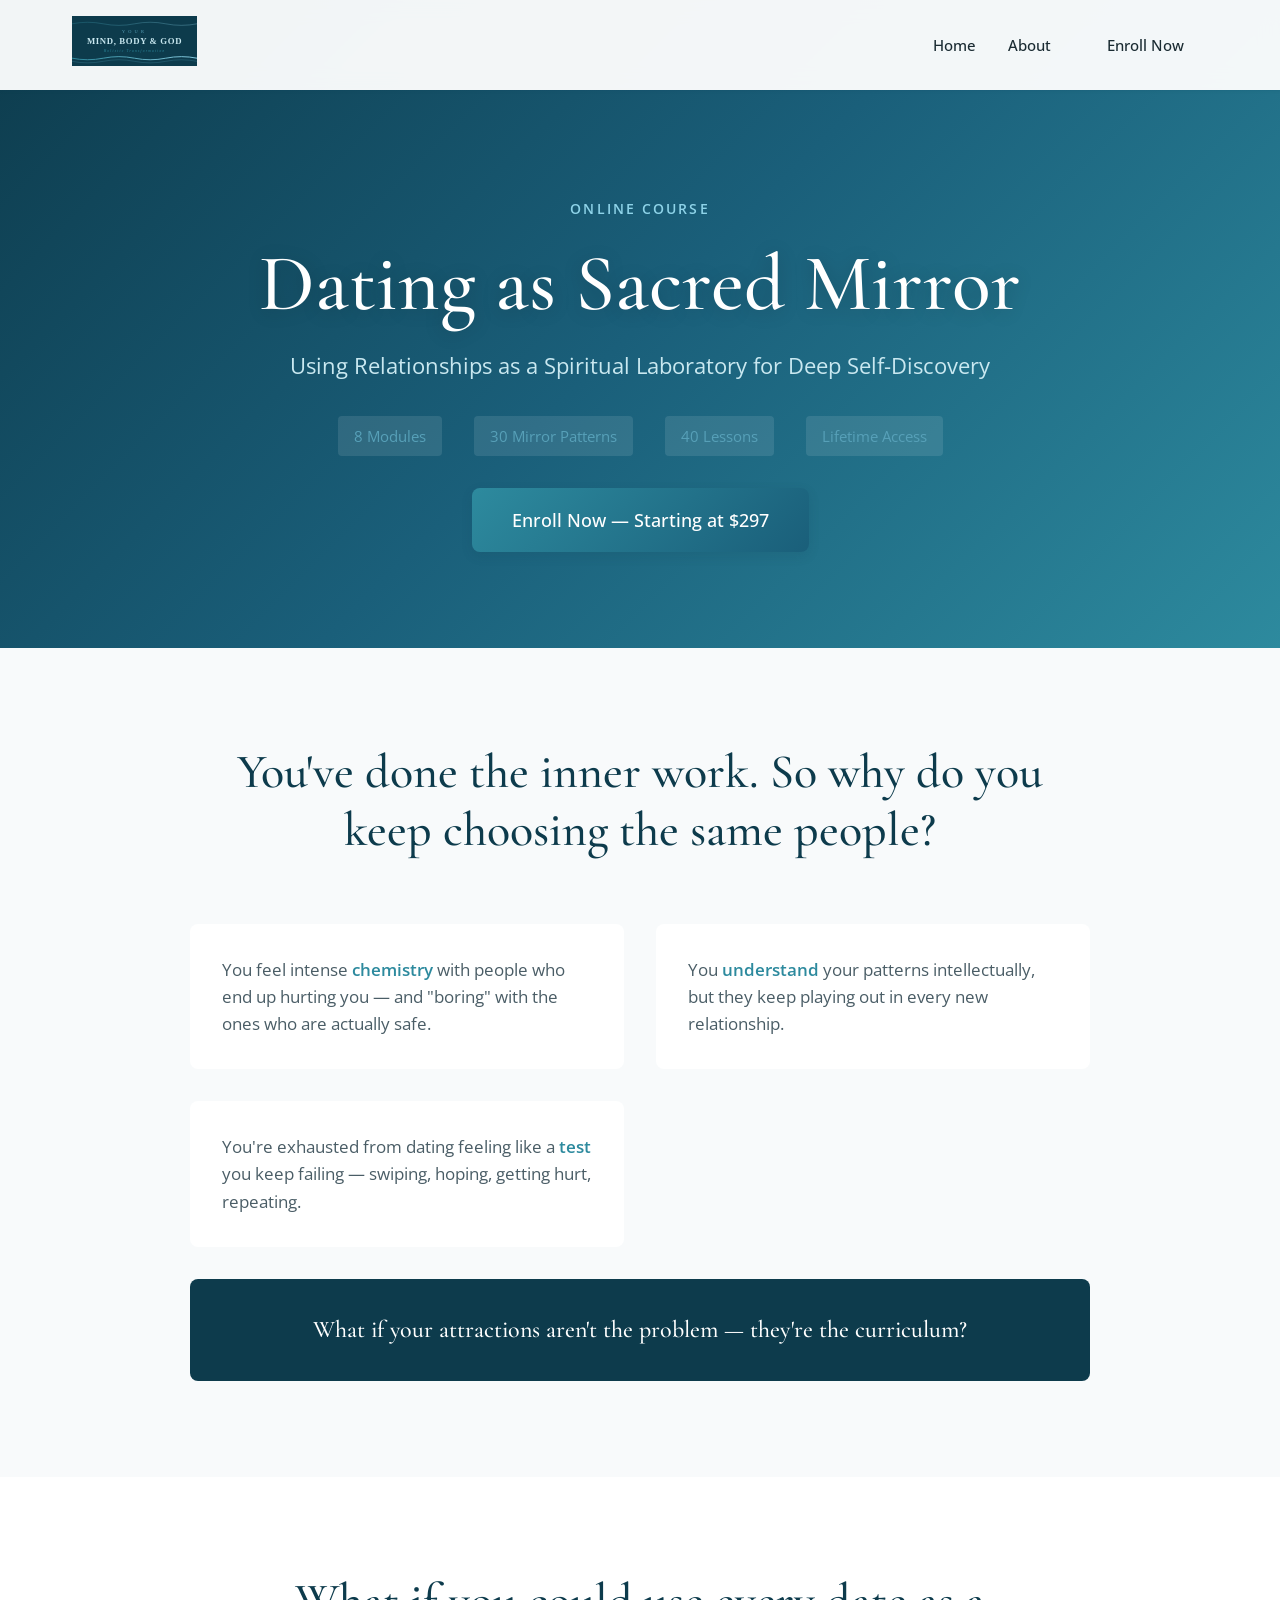
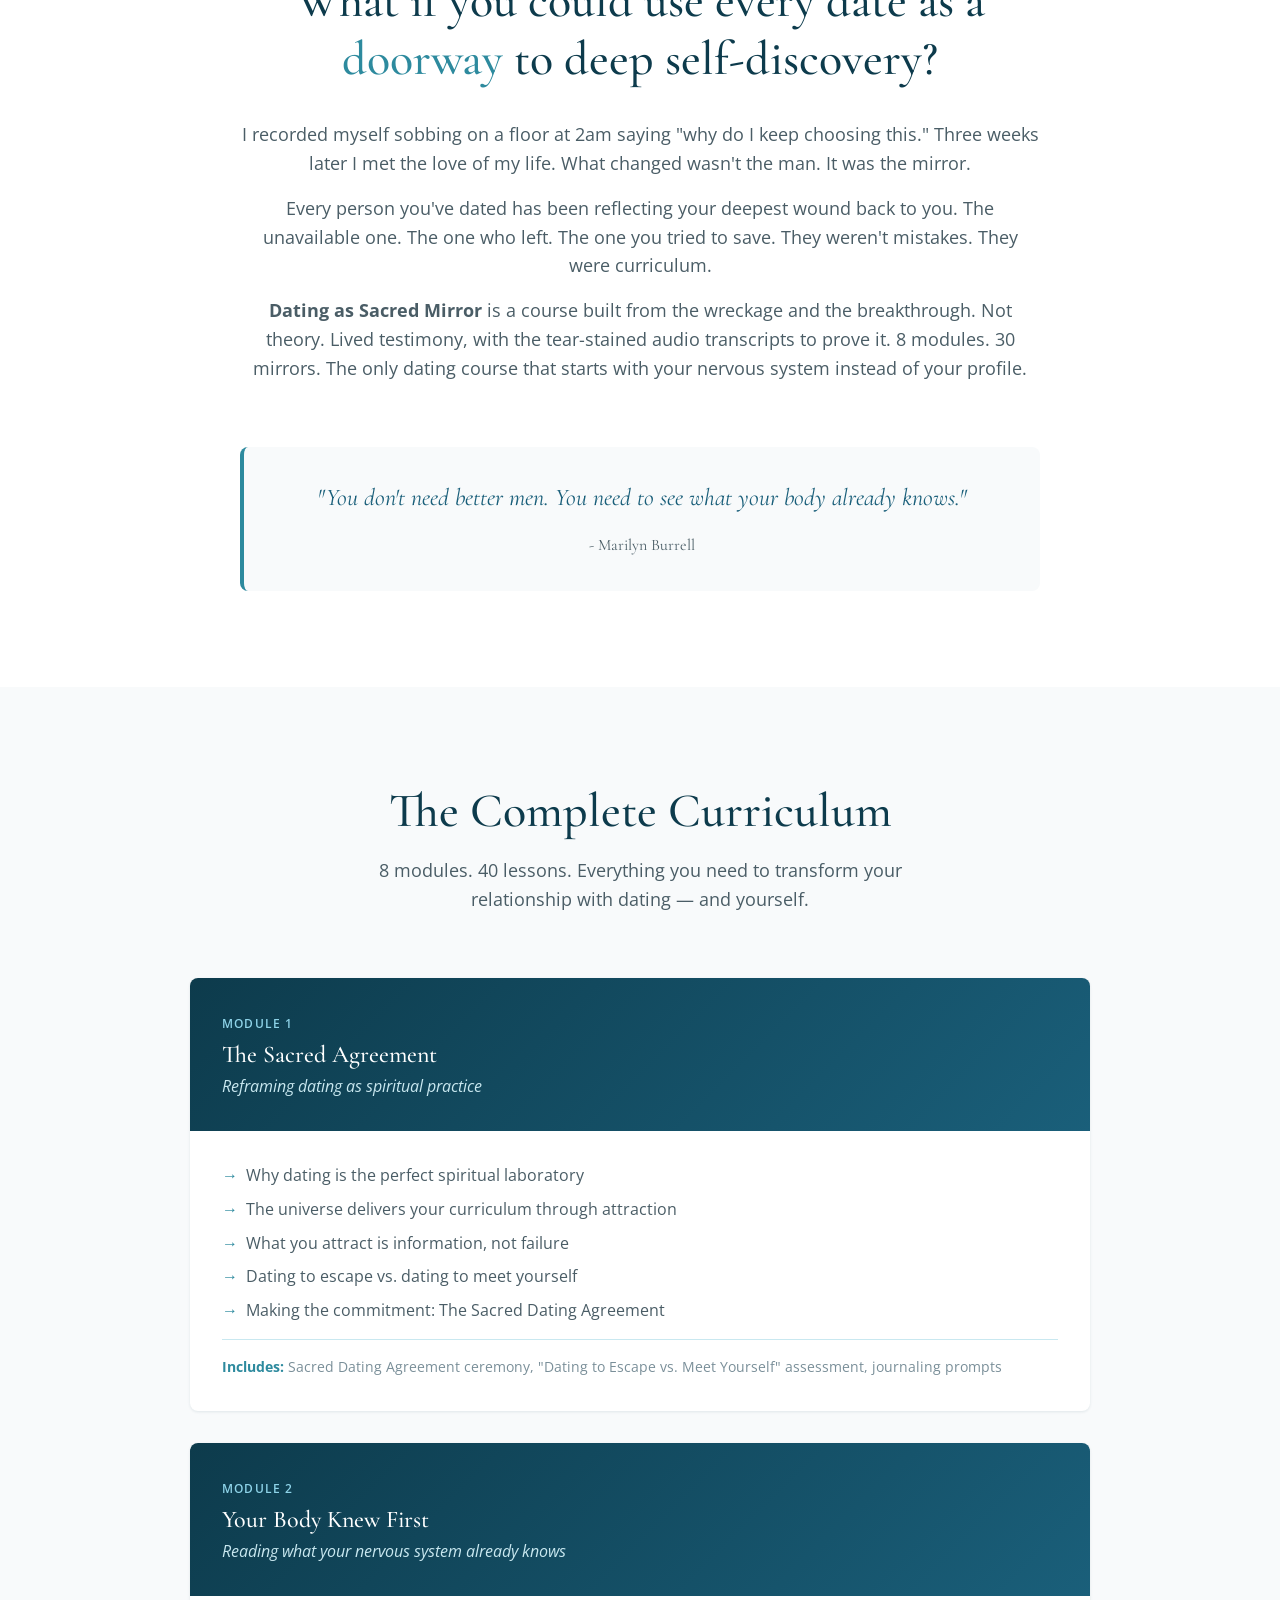
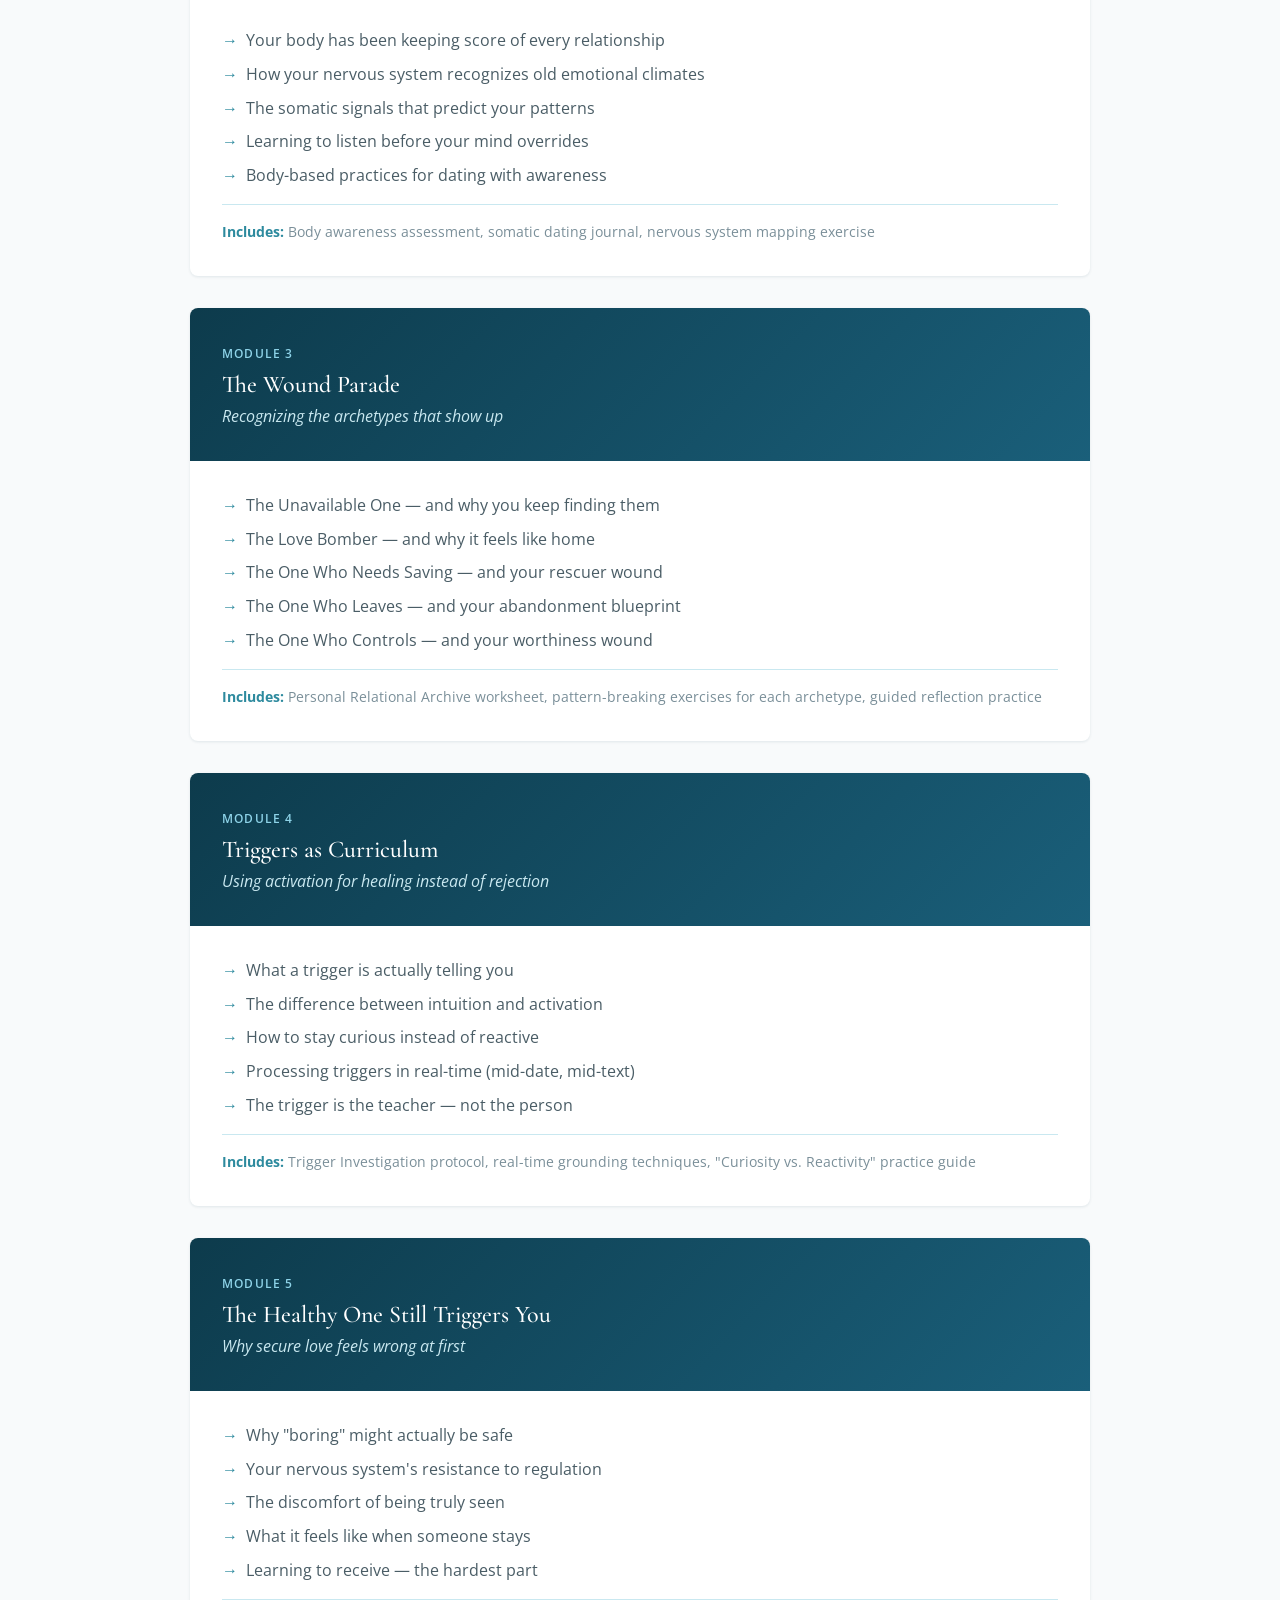
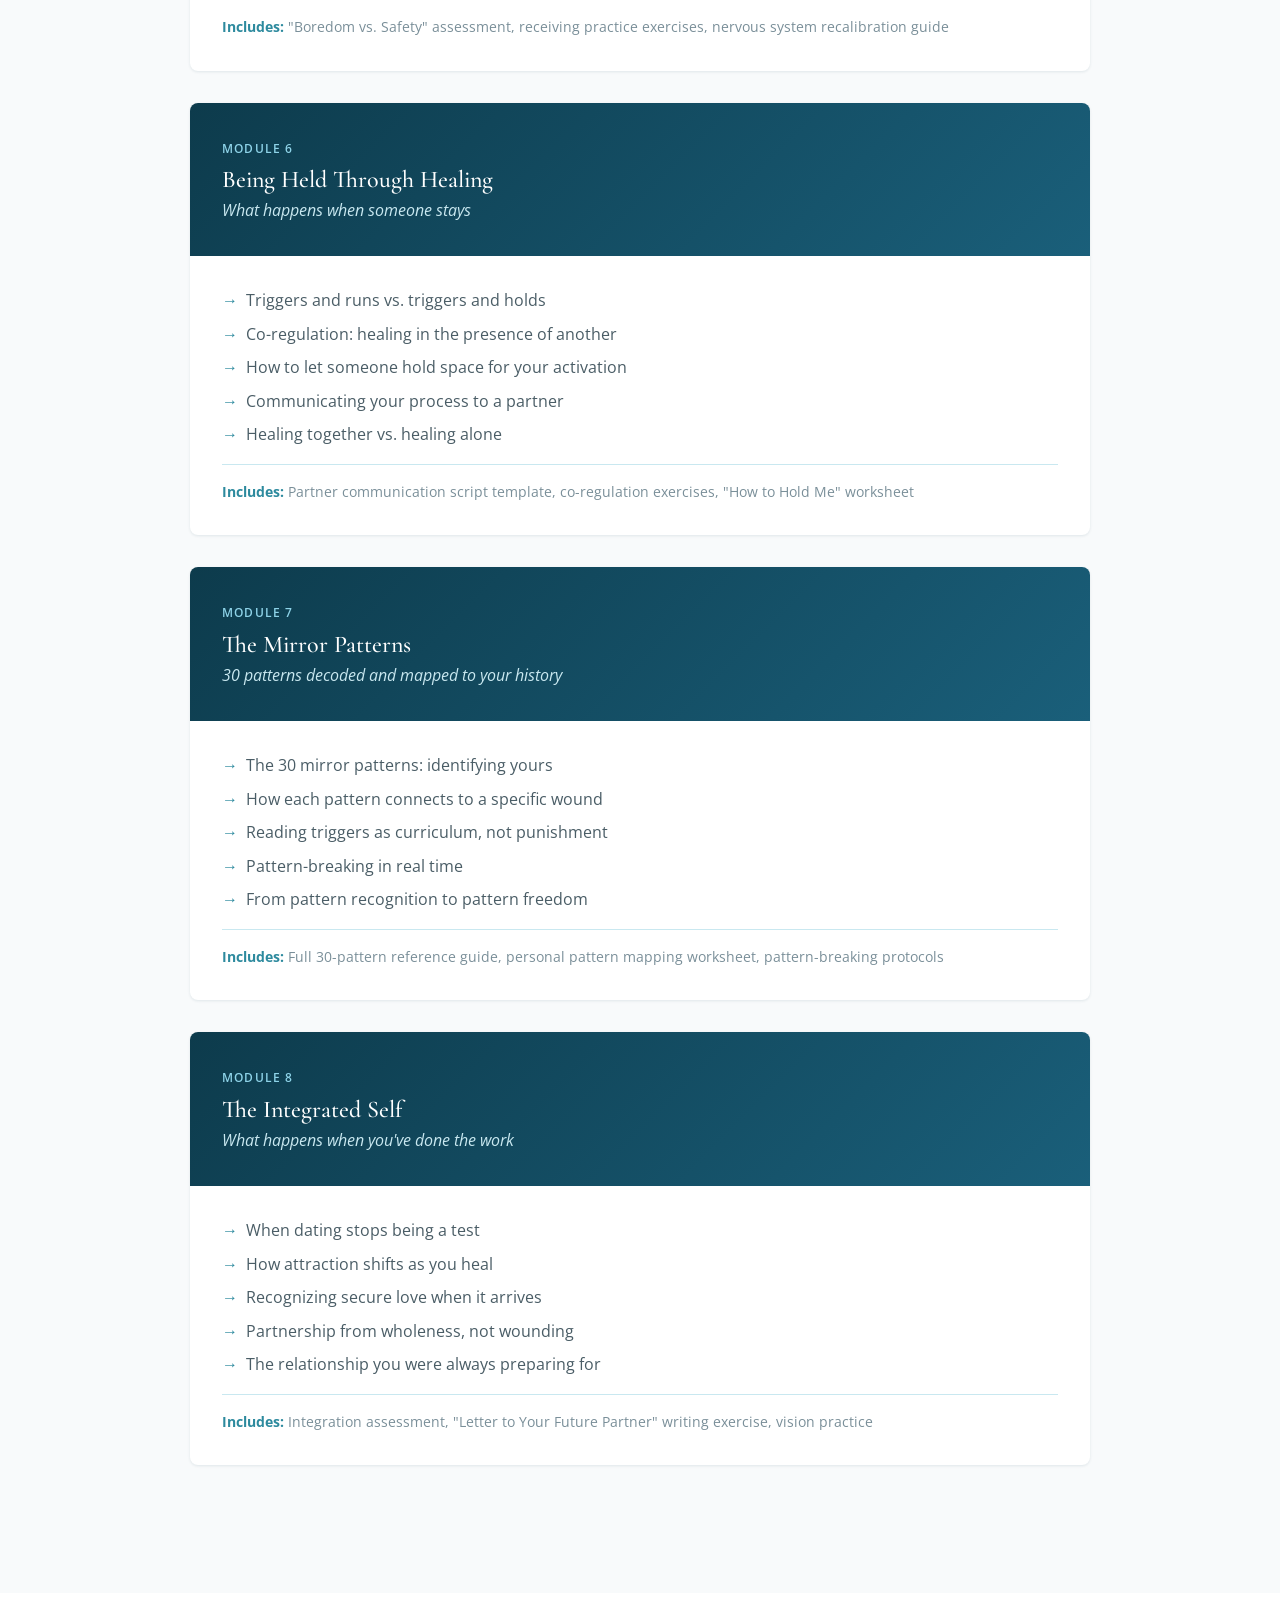
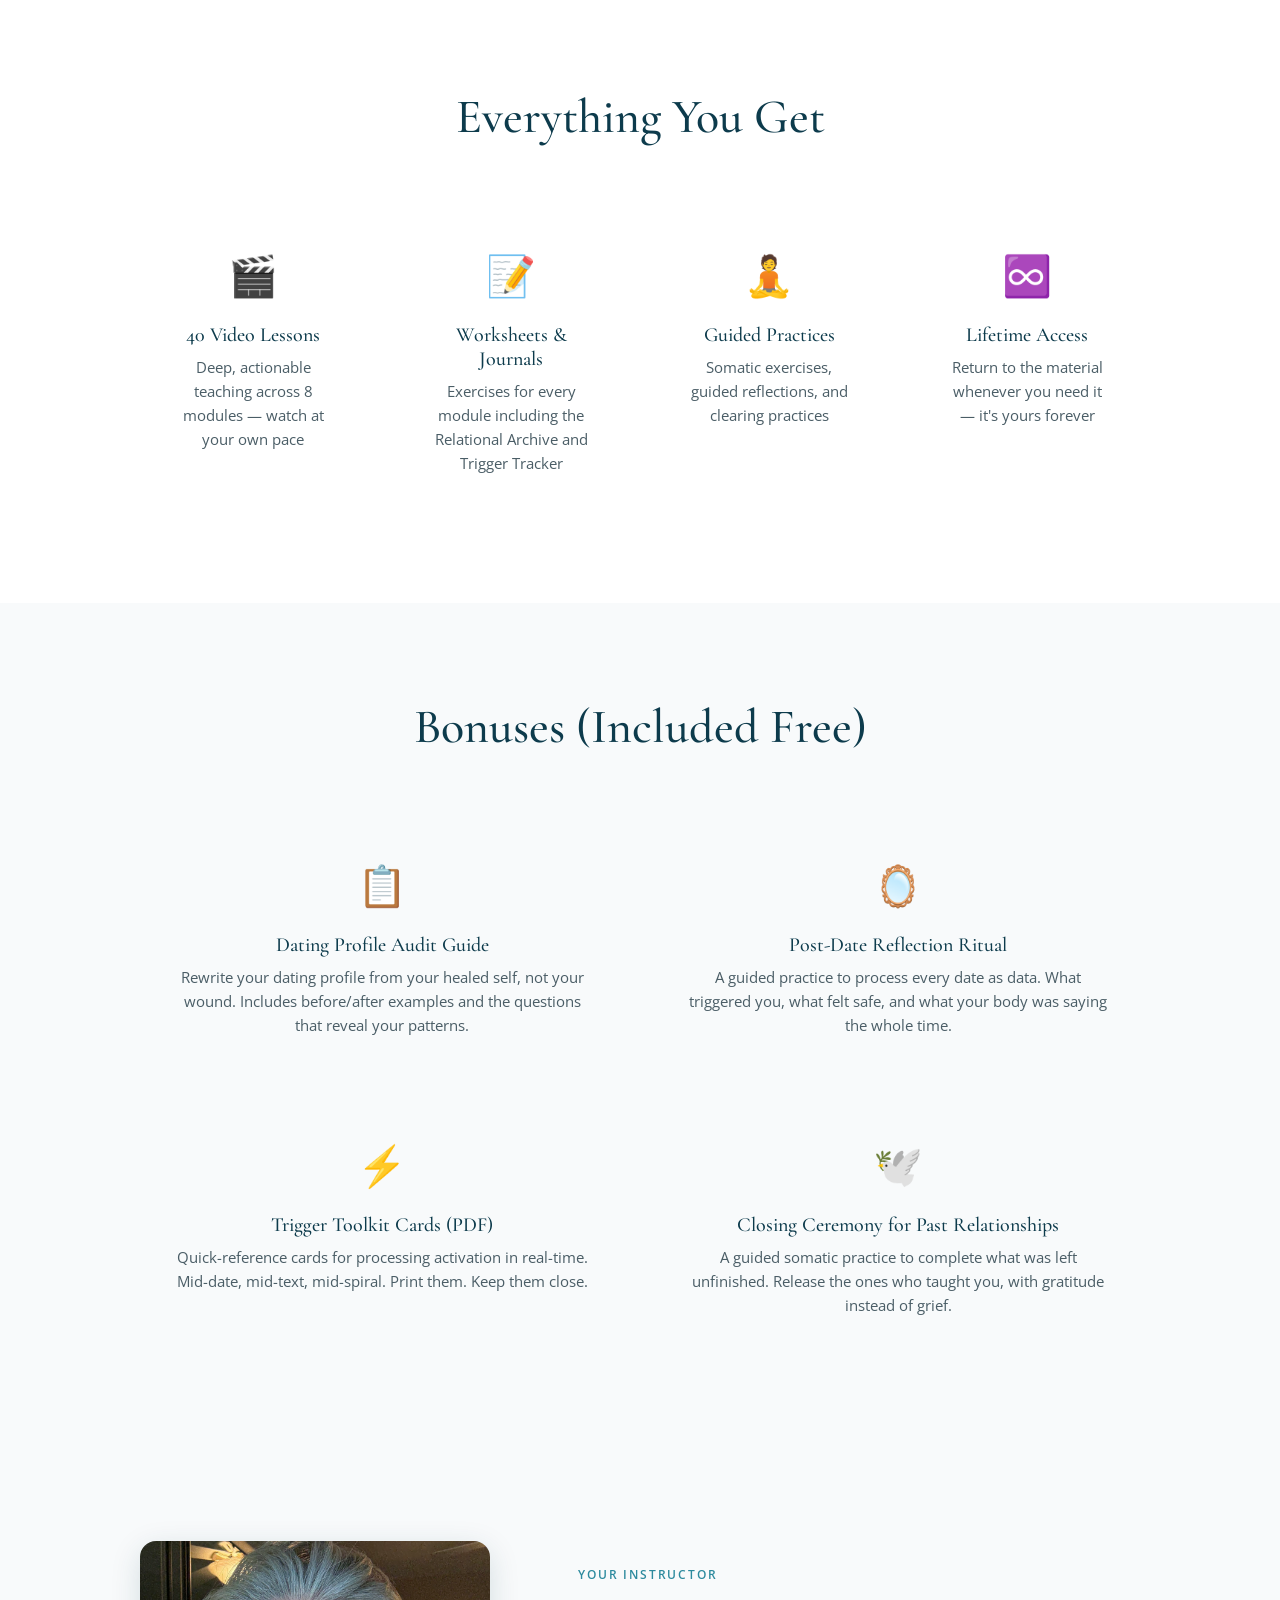
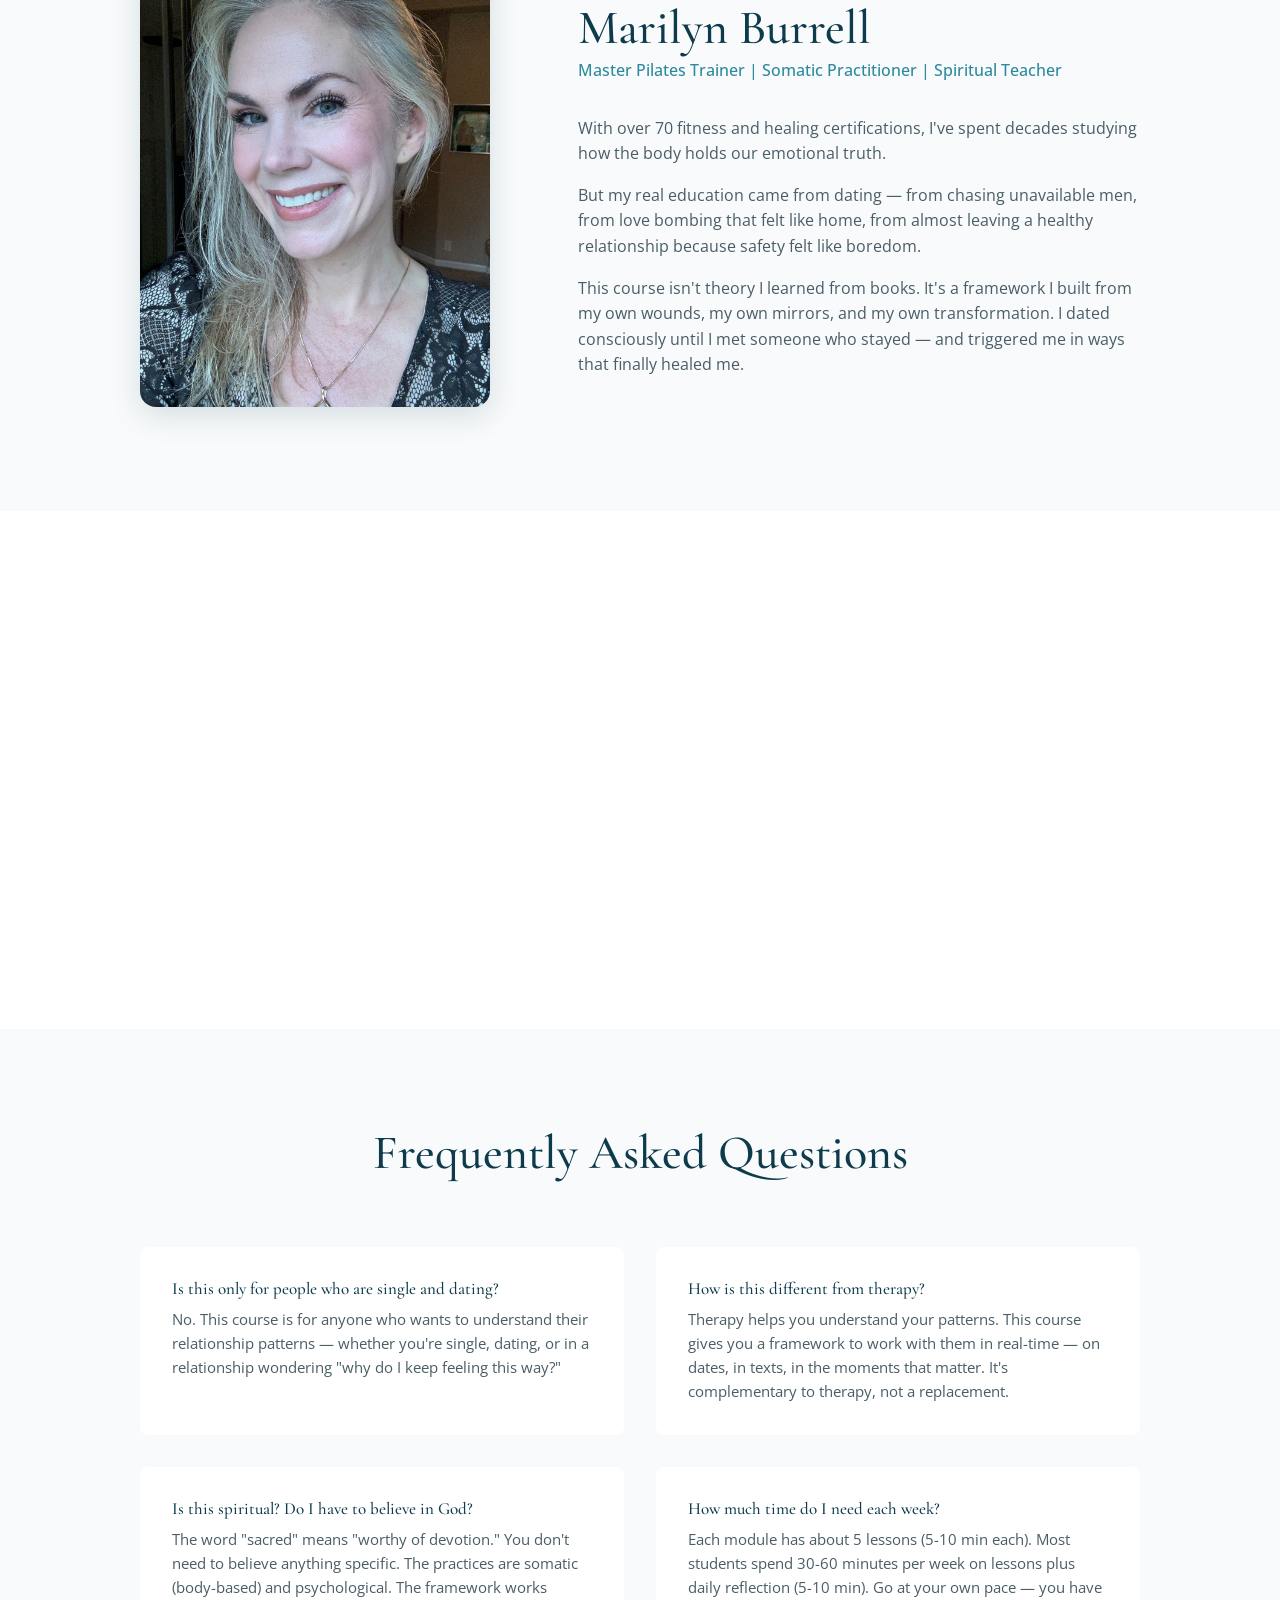
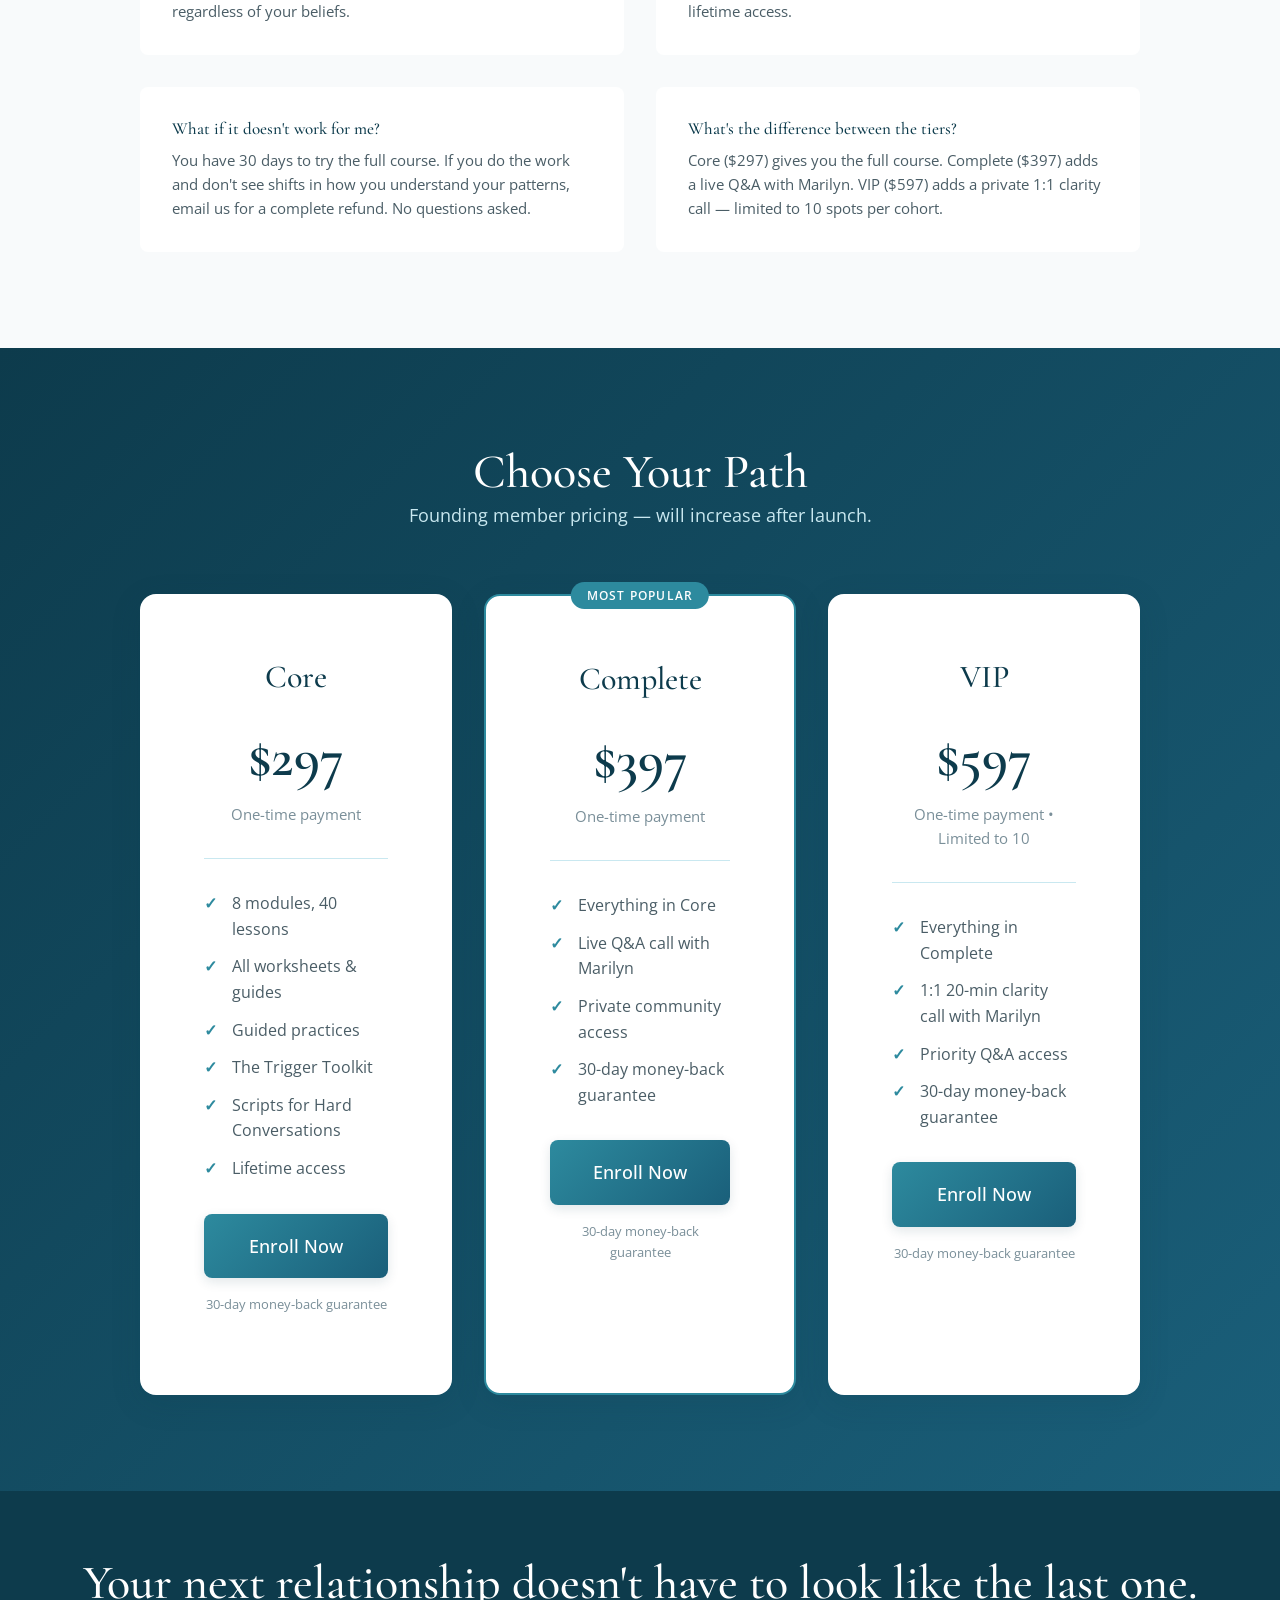
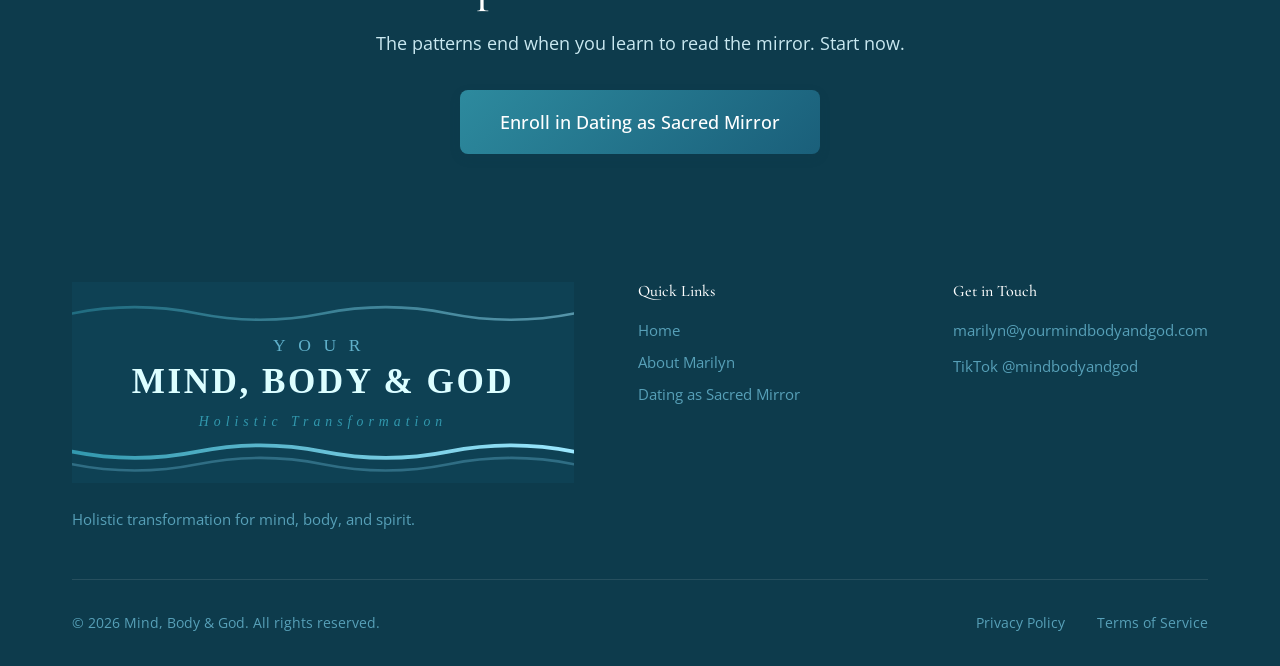
==== commit 41d23f25: "Pre-launch updates: modules, description, bonuses, pricing, testimonials, social - Module 2: Attract" ====
--- a/course.html
+++ b/course.html
@@ -41,6 +41,7 @@
                 <p class="course-hero-tagline">Using Relationships as a Spiritual Laboratory for Deep Self-Discovery</p>
                 <div class="course-hero-meta">
                     <span>8 Modules</span>
+                    <span>30 Mirror Patterns</span>
                     <span>40 Lessons</span>
                     <span>Lifetime Access</span>
                 </div>
@@ -77,10 +78,11 @@
         <div class="container">
             <div class="shift-content">
                 <h2>What if you could use every date as a <em>doorway</em> to deep self-discovery?</h2>
-                <p>The people you attract aren't random. They're mirrors — reflecting back your unhealed wounds through the disguise of chemistry, connection, and heartbreak.</p>
-                <p><strong>Dating as Sacred Mirror</strong> teaches you to read those mirrors. To stop chasing and start understanding. To transform every trigger, every pattern, every "wrong person" into a teacher.</p>
+                <p>I recorded myself sobbing on a floor at 2am saying "why do I keep choosing this." Three weeks later I met the love of my life. What changed wasn't the man. It was the mirror.</p>
+                <p>Every person you've dated has been reflecting your deepest wound back to you. The unavailable one. The one who left. The one you tried to save. They weren't mistakes. They were curriculum.</p>
+                <p><strong>Dating as Sacred Mirror</strong> is a course built from the wreckage and the breakthrough. Not theory. Lived testimony, with the tear-stained audio transcripts to prove it. 8 modules. 30 mirrors. The only dating course that starts with your nervous system instead of your profile.</p>
                 <blockquote>
-                    "You don't date to find love. You date to become someone capable of receiving it."
+                    "You don't need better men. You need to see what your body already knows."
                     <cite>- Marilyn Burrell</cite>
                 </blockquote>
             </div>
@@ -121,19 +123,19 @@
                 <div class="curriculum-module">
                     <div class="module-header">
                         <span class="module-num">Module 2</span>
-                        <h3>Attraction as Information</h3>
-                        <p>Understanding what chemistry is really telling you</p>
-                    </div>
-                    <div class="module-lessons">
-                        <ul>
-                            <li>Chemistry isn't compatibility — it's familiarity</li>
-                            <li>Your nervous system recognizes old emotional climates</li>
-                            <li>Why "your type" is usually your wound</li>
-                            <li>The people who trigger you are showing you something</li>
-                            <li>Rewriting your attraction blueprint</li>
-                        </ul>
-                        <div class="module-deliverables">
-                            <strong>Includes:</strong> Childhood emotional climate assessment, "Type Excavation" worksheet, attraction blueprint mapping exercise
+                        <h3>Your Body Knew First</h3>
+                        <p>Reading what your nervous system already knows</p>
+                    </div>
+                    <div class="module-lessons">
+                        <ul>
+                            <li>Your body has been keeping score of every relationship</li>
+                            <li>How your nervous system recognizes old emotional climates</li>
+                            <li>The somatic signals that predict your patterns</li>
+                            <li>Learning to listen before your mind overrides</li>
+                            <li>Body-based practices for dating with awareness</li>
+                        </ul>
+                        <div class="module-deliverables">
+                            <strong>Includes:</strong> Body awareness assessment, somatic dating journal, nervous system mapping exercise
                         </div>
                     </div>
                 </div>
@@ -226,19 +228,19 @@
                 <div class="curriculum-module">
                     <div class="module-header">
                         <span class="module-num">Module 7</span>
-                        <h3>Dating as Devotion</h3>
-                        <p>The practice of using every experience</p>
-                    </div>
-                    <div class="module-lessons">
-                        <ul>
-                            <li>Every date is a teacher</li>
-                            <li>Rejection as redirection, not failure</li>
-                            <li>Ghosting, breadcrumbing, and what they reveal</li>
-                            <li>How to close each dating experience complete</li>
-                            <li>Gratitude for the ones who didn't stay</li>
-                        </ul>
-                        <div class="module-deliverables">
-                            <strong>Includes:</strong> Post-date reflection practice, completion ceremony guide, gratitude exercise
+                        <h3>The Mirror Patterns</h3>
+                        <p>30 patterns decoded and mapped to your history</p>
+                    </div>
+                    <div class="module-lessons">
+                        <ul>
+                            <li>The 30 mirror patterns: identifying yours</li>
+                            <li>How each pattern connects to a specific wound</li>
+                            <li>Reading triggers as curriculum, not punishment</li>
+                            <li>Pattern-breaking in real time</li>
+                            <li>From pattern recognition to pattern freedom</li>
+                        </ul>
+                        <div class="module-deliverables">
+                            <strong>Includes:</strong> Full 30-pattern reference guide, personal pattern mapping worksheet, pattern-breaking protocols
                         </div>
                     </div>
                 </div>
@@ -300,21 +302,26 @@
     <section class="course-includes" style="background: var(--off-white);">
         <div class="container">
             <h2>Bonuses (Included Free)</h2>
-            <div class="includes-grid" style="grid-template-columns: repeat(3, 1fr);">
+            <div class="includes-grid" style="grid-template-columns: repeat(2, 1fr);">
+                <div class="includes-item">
+                    <div class="includes-icon">📋</div>
+                    <h4>Dating Profile Audit Guide</h4>
+                    <p>Rewrite your dating profile from your healed self, not your wound. Includes before/after examples and the questions that reveal your patterns.</p>
+                </div>
+                <div class="includes-item">
+                    <div class="includes-icon">🪞</div>
+                    <h4>Post-Date Reflection Ritual</h4>
+                    <p>A guided practice to process every date as data. What triggered you, what felt safe, and what your body was saying the whole time.</p>
+                </div>
                 <div class="includes-item">
                     <div class="includes-icon">⚡</div>
-                    <h4>The Trigger Toolkit</h4>
-                    <p>Quick-reference cards for processing activation in real-time — mid-date, mid-text, mid-spiral</p>
-                </div>
-                <div class="includes-item">
-                    <div class="includes-icon">💬</div>
-                    <h4>Scripts for Hard Conversations</h4>
-                    <p>What to say when you're activated, when you need space, and when you need to be honest</p>
-                </div>
-                <div class="includes-item">
-                    <div class="includes-icon">🚀</div>
-                    <h4>Early Access to Module 1</h4>
-                    <p>Start immediately upon enrollment — don't wait for the full course to begin your practice</p>
+                    <h4>Trigger Toolkit Cards (PDF)</h4>
+                    <p>Quick-reference cards for processing activation in real-time. Mid-date, mid-text, mid-spiral. Print them. Keep them close.</p>
+                </div>
+                <div class="includes-item">
+                    <div class="includes-icon">🕊️</div>
+                    <h4>Closing Ceremony for Past Relationships</h4>
+                    <p>A guided somatic practice to complete what was left unfinished. Release the ones who taught you, with gratitude instead of grief.</p>
                 </div>
             </div>
         </div>
@@ -339,22 +346,22 @@
         </div>
     </section>
 
-    <!-- Testimonials -->
+    <!-- From the Course -->
     <section class="course-testimonials">
         <div class="container">
-            <h2>What Students Say</h2>
+            <h2>From the Course</h2>
             <div class="testimonials-grid">
                 <div class="testimonial">
-                    <p class="testimonial-text">"I always thought I had bad luck in dating. Turns out I had a wound that kept choosing the same person in a different body. Module 3 — The Wound Parade — finally made it click."</p>
-                    <p class="testimonial-author">- Rachel T.</p>
+                    <p class="testimonial-text">"The people you keep attracting aren't random. They're mirrors, reflecting back exactly what needs to heal."</p>
+                    <p class="testimonial-author">- Marilyn Burrell</p>
                 </div>
                 <div class="testimonial">
-                    <p class="testimonial-text">"I was about to end things with a genuinely good man because I wasn't feeling 'butterflies.' This course taught me that butterflies were just my anxiety recognizing a familiar wound. I stayed. Best decision I ever made."</p>
-                    <p class="testimonial-author">- Amanda L.</p>
+                    <p class="testimonial-text">"Butterflies aren't excitement. They're your nervous system recognizing a familiar wound. When calm feels boring, that's your healing edge."</p>
+                    <p class="testimonial-author">- Marilyn Burrell</p>
                 </div>
                 <div class="testimonial">
-                    <p class="testimonial-text">"The section on co-regulation changed my entire understanding of what a relationship can be. I didn't know I was allowed to be held while I healed. I thought I had to do it alone first."</p>
-                    <p class="testimonial-author">- Nicole P.</p>
+                    <p class="testimonial-text">"I didn't know I was allowed to be held while I healed. I thought I had to do it alone first. That belief was the wound."</p>
+                    <p class="testimonial-author">- Marilyn Burrell</p>
                 </div>
             </div>
         </div>
@@ -419,8 +426,7 @@
                         <li>Scripts for Hard Conversations</li>
                         <li>Lifetime access</li>
                     </ul>
-                    <!-- TODO: Replace with Stripe payment link for Core tier -->
-                    <a href="#" class="btn btn-primary btn-large" onclick="return false;" style="opacity: 0.6; cursor: default;">Coming Soon</a>
+                    <a href="https://mindbodyandgod.teachable.com/p/dating-as-sacred-mirror" class="btn btn-primary btn-large" target="_blank" rel="noopener">Enroll Now</a>
                     <p class="pricing-guarantee">30-day money-back guarantee</p>
                 </div>
 
@@ -440,8 +446,7 @@
                         <li>Private community access</li>
                         <li>30-day money-back guarantee</li>
                     </ul>
-                    <!-- TODO: Replace with Stripe payment link for Complete tier -->
-                    <a href="#" class="btn btn-primary btn-large" onclick="return false;" style="opacity: 0.6; cursor: default;">Coming Soon</a>
+                    <a href="https://mindbodyandgod.teachable.com/p/dating-as-sacred-mirror" class="btn btn-primary btn-large" target="_blank" rel="noopener">Enroll Now</a>
                     <p class="pricing-guarantee">30-day money-back guarantee</p>
                 </div>
 
@@ -460,8 +465,7 @@
                         <li>Priority Q&A access</li>
                         <li>30-day money-back guarantee</li>
                     </ul>
-                    <!-- TODO: Replace with Stripe payment link for VIP tier -->
-                    <a href="#" class="btn btn-primary btn-large" onclick="return false;" style="opacity: 0.6; cursor: default;">Coming Soon</a>
+                    <a href="https://mindbodyandgod.teachable.com/p/dating-as-sacred-mirror" class="btn btn-primary btn-large" target="_blank" rel="noopener">Enroll Now</a>
                     <p class="pricing-guarantee">30-day money-back guarantee</p>
                 </div>
             </div>
@@ -494,6 +498,9 @@
                 <div class="footer-contact">
                     <h4>Get in Touch</h4>
                     <a href="mailto:marilyn@yourmindbodyandgod.com">marilyn@yourmindbodyandgod.com</a>
+                    <div class="footer-social" style="margin-top: 0.75rem;">
+                        <a href="https://tiktok.com/@mindbodyandgod" target="_blank" rel="noopener">TikTok @mindbodyandgod</a>
+                    </div>
                 </div>
             </div>
             <div class="footer-bottom">
